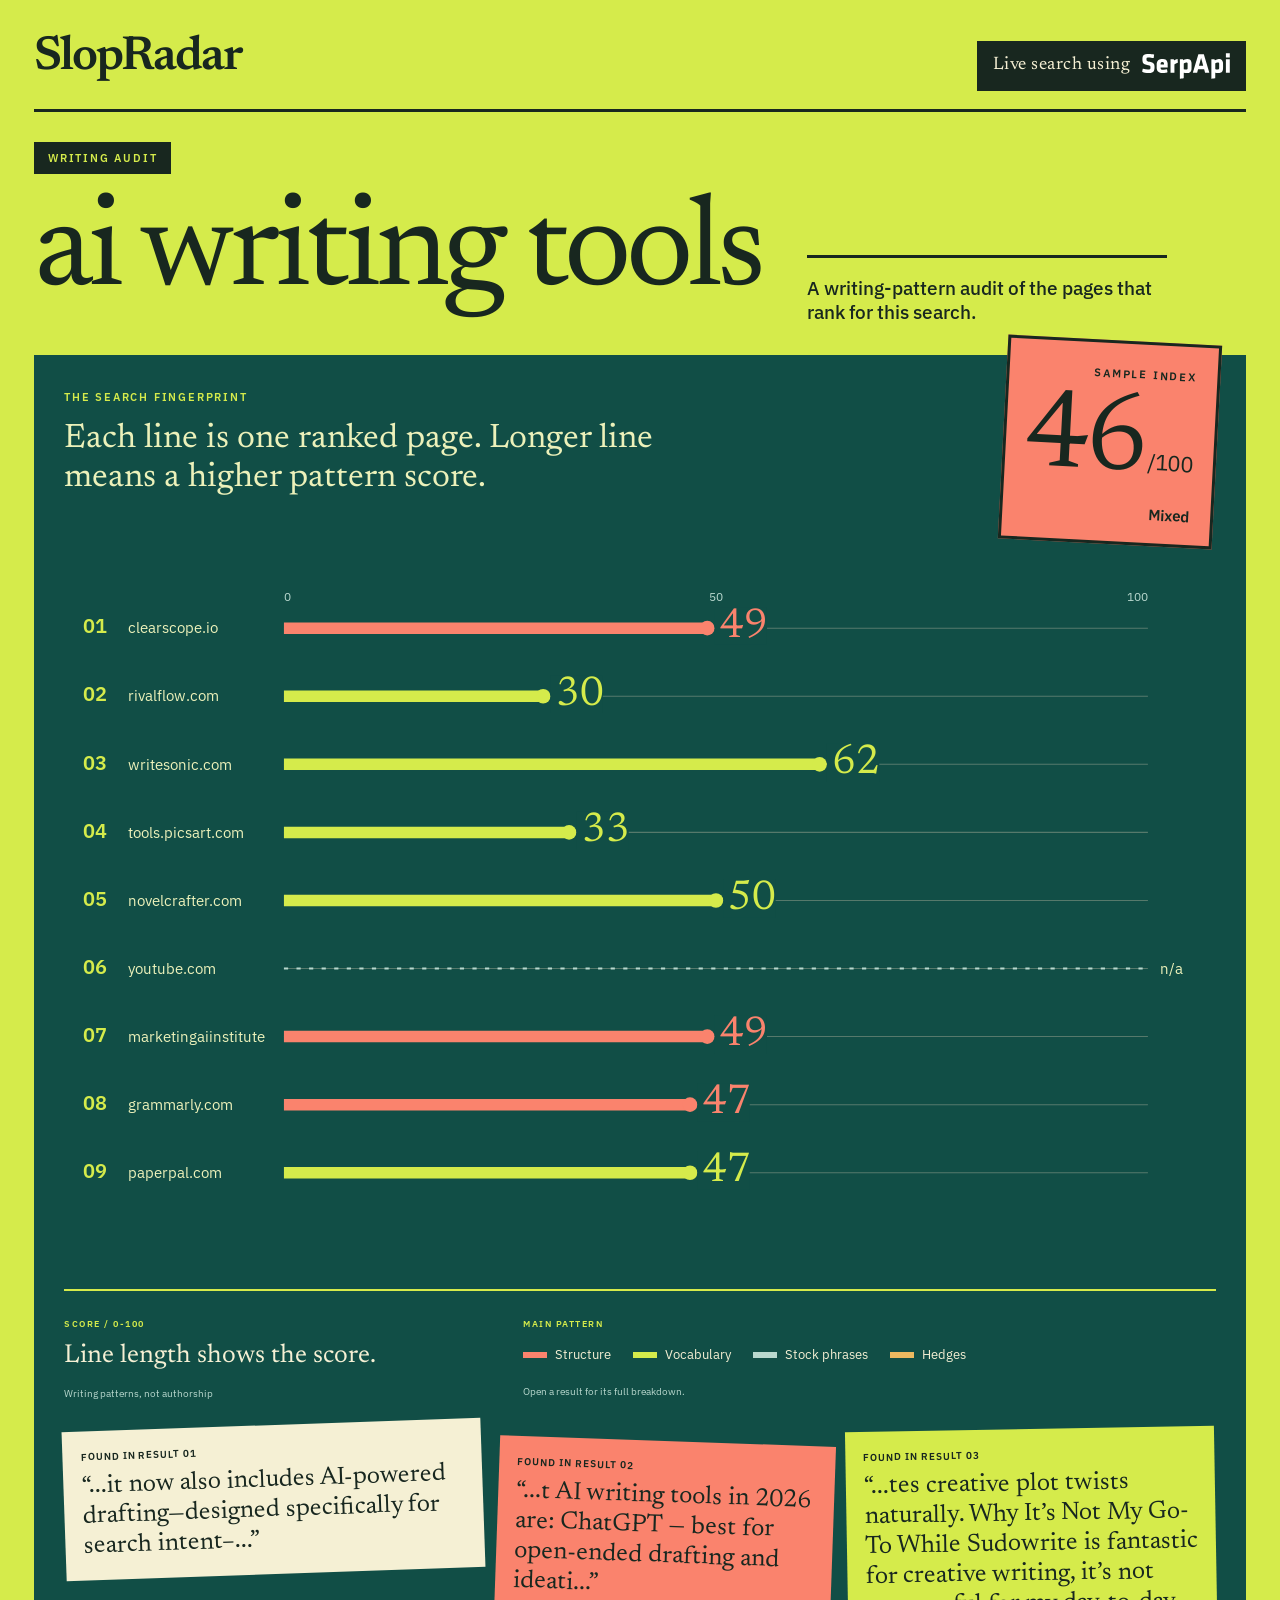
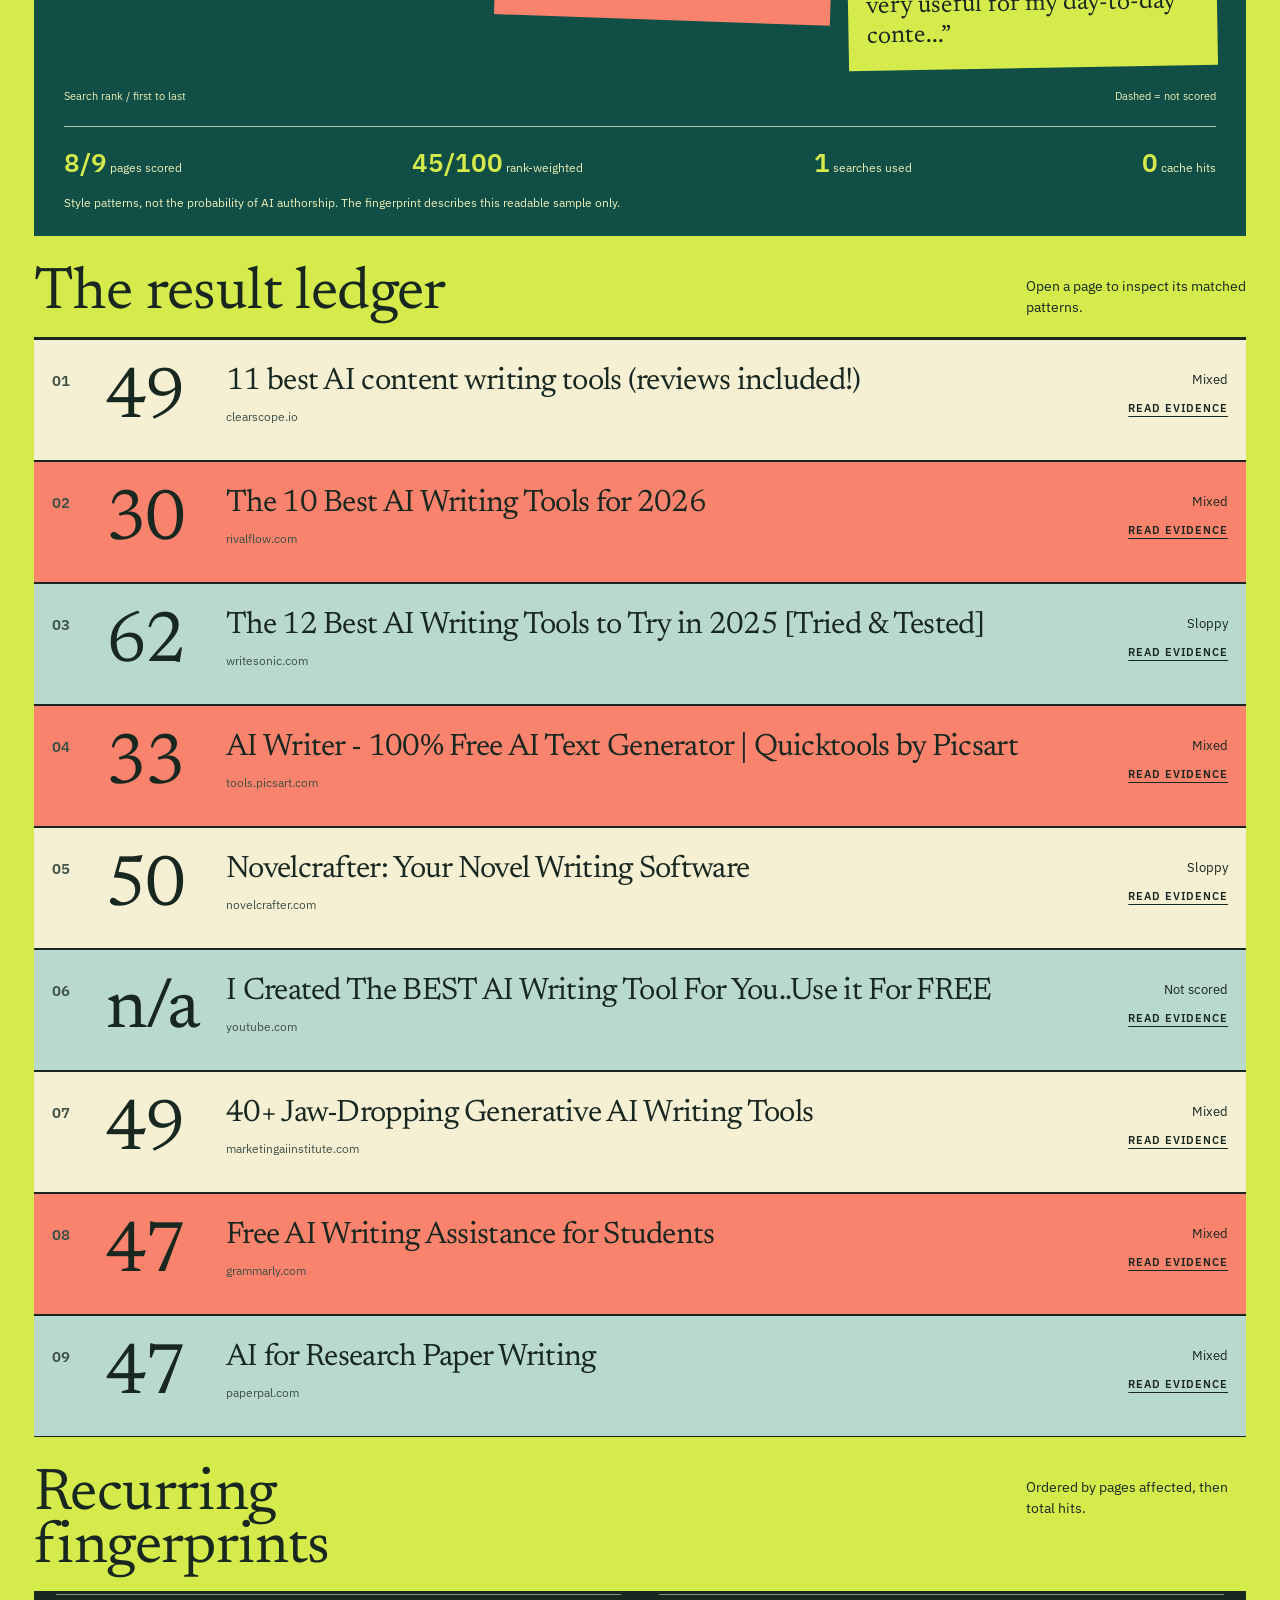
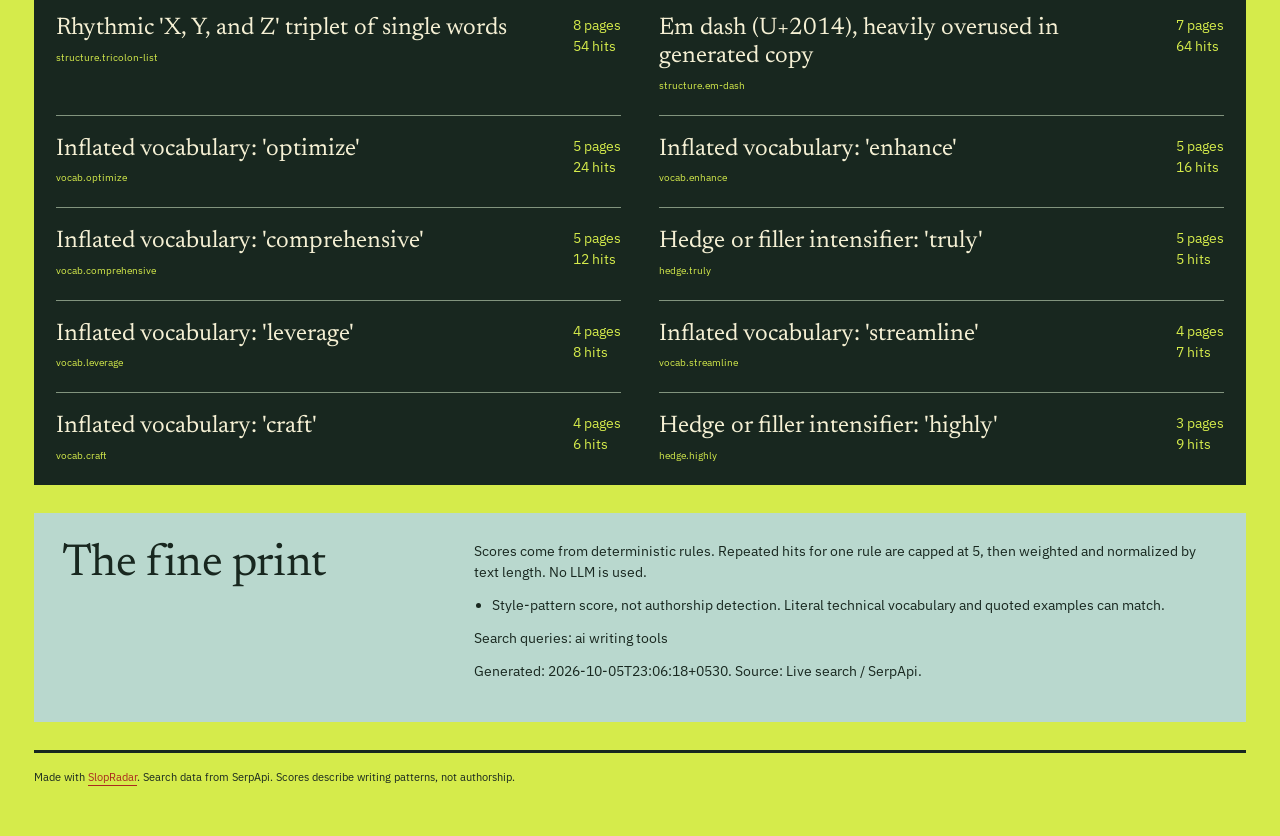
==== docs/index.html @ 76a19fa7 "docs: add direct hosted report entry point" ====
<!doctype html><html lang=en><head><meta charset=utf-8><meta name=viewport content='width=device-width,initial-scale=1'>
<title>AI Slop Index: ai writing tools</title><style>@font-face{font-family:'IBM Plex Sans';font-weight:400;font-style:normal;font-display:swap;src:url([data-uri]) format('woff2')}@font-face{font-family:'IBM Plex Sans';font-weight:500;font-style:normal;font-display:swap;src:url([data-uri]) format('woff2')}@font-face{font-family:'IBM Plex Sans';font-weight:600;font-style:normal;font-display:swap;src:url([data-uri]) format('woff2')}@font-face{font-family:'Newsreader';font-weight:400;font-style:normal;font-display:swap;src:url([data-uri]) format('woff2')}@font-face{font-family:'Newsreader';font-weight:600;font-style:normal;font-display:swap;src:url([data-uri]) format('woff2')}
:root{--ink:#22231f;--muted:#65685e;--line:#d4d4c9;--accent:#9a3f22;--paper:#faf9f2;--soft:#efeee4}
*{box-sizing:border-box}body{margin:0;background:var(--paper);color:var(--ink);font:16px/1.5 'IBM Plex Sans',sans-serif}a{color:var(--accent);text-underline-offset:4px;overflow-wrap:anywhere}a:hover{text-decoration-thickness:2px}a:focus-visible,summary:focus-visible{outline:3px solid var(--accent);outline-offset:5px}.wrap{max-width:1240px;margin:auto;padding:32px 48px 60px}.mast{border-top:4px solid var(--ink);border-bottom:1px solid var(--ink);padding:14px 0;display:flex;justify-content:space-between;align-items:baseline;gap:20px}.brand{font:600 32px/1 'Newsreader',serif;letter-spacing:-1px}.meta{font-size:12px;letter-spacing:.5px;color:var(--muted)}.intro{margin:36px 0 28px;max-width:820px}.eyebrow{font-size:11px;text-transform:uppercase;letter-spacing:1.8px;font-weight:600;color:var(--accent)}h1{font:400 76px/.98 'Newsreader',serif;letter-spacing:-2.5px;margin:16px 0 20px}h2{font:400 35px/1.05 'Newsreader',serif;letter-spacing:-.6px;margin:0}h3{font:600 18px/1.25 'IBM Plex Sans',sans-serif;margin:0}.intro p{font-size:17px;max-width:650px;color:var(--muted);margin:0}.overview{display:grid;grid-template-columns:1fr 1.5fr;border-top:1px solid var(--ink);border-bottom:1px solid var(--ink);margin:28px 0 38px}.scoreblock{display:grid;grid-template-columns:auto 1fr;align-items:center;gap:8px 26px;padding:26px 28px 26px 0;border-right:1px solid var(--line)}.scoreblock .eyebrow{grid-column:1/-1}.number{font:400 104px/.95 'Newsreader',serif;letter-spacing:-5px;font-variant-numeric:lining-nums tabular-nums}.denom{font:400 22px 'IBM Plex Sans',sans-serif;letter-spacing:-.5px;color:var(--muted)}.verdict{font-size:15px;font-weight:600}.scale,.scale-labels{display:none}.facts{padding:28px 0 24px 32px}.facts dl{display:grid;grid-template-columns:1fr auto;gap:6px 20px;margin:0;font-size:14px}.facts dt{color:var(--muted)}.facts dd{font-weight:600;margin:0;font-variant-numeric:tabular-nums}.context{font-size:13px;color:var(--muted);margin:16px 0 0;max-width:520px}.sectionhead{display:flex;justify-content:space-between;align-items:end;gap:30px;margin:32px 0 16px}.sectionhead p{font-size:13px;color:var(--muted);margin:0;max-width:260px}.columns{display:none}.result{border-top:1px solid var(--line)}.result:last-of-type{border-bottom:1px solid var(--line)}.result summary{display:grid;grid-template-columns:24px 86px minmax(0,1fr) 110px;gap:18px;align-items:start;padding:22px 0;list-style:none;cursor:pointer}.result summary::-webkit-details-marker{display:none}.rank{font-size:11px;color:var(--muted);padding-top:6px}.metric{grid-column:2;grid-row:1;font:400 52px/1 'Newsreader',serif;font-variant-numeric:lining-nums tabular-nums;letter-spacing:-2px}.pageidentity{grid-column:3;grid-row:1}.title{font:400 26px/1.15 'Newsreader',serif;display:block;letter-spacing:-.2px}.domain{font-size:12px;color:var(--muted);margin-top:8px}.assessment{font-size:12px;text-align:right;padding-top:6px}.openhint{font-weight:600;color:var(--accent);display:block;margin-top:10px;font-size:11px;text-transform:uppercase;letter-spacing:.9px}.result[open]{background:var(--soft)}.result[open] summary{padding-left:16px;padding-right:16px}.detail{padding:0 24px 26px 146px}.detail-meta{display:flex;gap:18px;flex-wrap:wrap;font-size:12px;color:var(--muted);border-bottom:1px solid var(--line);padding-bottom:16px;margin-bottom:20px}.rule{border-top:1px solid var(--line);padding:18px 0}.rule:first-child{border-top:0}.rule-head{display:flex;justify-content:space-between;gap:20px}.rule-head p{font-size:12px;color:var(--muted);margin:0;white-space:nowrap}.rule code{font-size:11px;display:block;color:var(--muted);margin:8px 0;overflow-wrap:anywhere}blockquote{font:400 21px/1.35 'Newsreader',serif;margin:10px 0;padding-left:16px;border-left:2px solid var(--accent)}.reason{font-size:14px;color:var(--muted);margin:10px 0}.patterns{display:grid;grid-template-columns:1fr 1fr;gap:0 34px}.pattern{border-top:1px solid var(--line);padding:16px 0;display:flex;justify-content:space-between;gap:20px}.pattern p{font-size:14px;font-weight:500;margin:0}.pattern small{font-size:10px;color:var(--muted);overflow-wrap:anywhere}.pattern-count{font-size:12px;color:var(--muted);white-space:nowrap;font-variant-numeric:tabular-nums}.method{display:grid;grid-template-columns:1fr 2fr;gap:12px 40px;border-top:2px solid var(--ink);margin-top:38px;padding-top:24px}.method h2{grid-row:span 5}.method p,.method ul{font-size:13px;color:var(--muted);margin:0}.method ul{padding-left:18px}.foot{font-size:11px;color:var(--muted);border-top:1px solid var(--line);padding-top:16px;margin-top:28px}.empty{padding:24px 0;color:var(--muted)}
@media(max-width:650px){.wrap{padding:20px 20px 40px}.mast{padding:12px 0}.brand{font-size:28px}.meta{text-align:right;max-width:152px;font-size:10px}.intro{margin:26px 0 22px}h1{font-size:53px;letter-spacing:-1.8px;margin:13px 0 15px}.intro p{font-size:14px;line-height:1.5}.overview{grid-template-columns:1fr;margin:24px 0 28px}.scoreblock{grid-template-columns:1fr auto;border-right:0;border-bottom:1px solid var(--line);padding:20px 0;gap:10px}.scoreblock .eyebrow{grid-column:1}.number{grid-column:1;grid-row:2;font-size:82px}.verdict{grid-column:2;grid-row:2;font-size:14px}.facts{padding:18px 0}.facts dl{font-size:13px;gap:5px 16px}.context{font-size:12px;margin-top:14px}.sectionhead{display:block;margin:28px 0 16px}h2{font-size:31px}.sectionhead p{margin-top:9px;max-width:none}.result summary{grid-template-columns:18px 64px minmax(0,1fr);gap:10px;padding:19px 0}.metric{font-size:40px;letter-spacing:-1.5px}.title{font-size:22px;line-height:1.12}.rank{font-size:10px}.assessment{grid-column:3;grid-row:2;display:flex;justify-content:space-between;gap:12px;text-align:left;padding-top:0}.openhint{margin:0;font-size:10px}.domain{font-size:11px;overflow-wrap:anywhere;margin-top:7px}.result[open] summary{padding-left:10px;padding-right:10px}.detail{padding:0 14px 20px 20px}.detail-meta{gap:8px 16px;font-size:11px}.rule-head{display:block}.rule-head p{white-space:normal;margin-top:6px}h3{font-size:15px}blockquote{font-size:19px;padding-left:12px}.patterns{grid-template-columns:1fr}.pattern p{font-size:13px}.method{display:block;margin-top:30px}.method h2{margin-bottom:18px}.method p,.method ul{margin:10px 0}.foot{line-height:1.6}}
.intro{display:grid;grid-template-columns:1fr;max-width:none;margin:32px 0}.intro h1{font-size:clamp(54px,7.5vw,104px);max-width:920px;letter-spacing:-3px}.intro p{max-width:510px;margin-left:auto}.trace-section{border-top:1px solid var(--ink);padding:24px 0 28px;border-bottom:1px solid var(--ink)}.trace-top{display:flex;justify-content:space-between;gap:20px}.trace-copy{font:400 25px/1.15 'Newsreader',serif;margin:13px 0 0}.trace-index{text-align:right;min-width:130px}.trace-index .number{font-size:83px;letter-spacing:-4px;margin:10px 0 2px}.trace-index>span:last-child{font-size:12px}.fingerprint{display:block;width:100%;height:auto;max-height:300px;font-family:'IBM Plex Sans',sans-serif;margin:8px 0 0}.trace-caption{display:flex;justify-content:space-between;gap:16px;font-size:11px;color:var(--muted)}.trace-facts{display:flex;justify-content:space-between;flex-wrap:wrap;gap:12px;margin-top:22px;font-size:12px;color:var(--muted)}.trace-facts b{font-size:15px;color:var(--ink);font-weight:600}.trace-section .context{margin-top:12px;max-width:none}.result:target{border-top:2px solid var(--accent)}
@media(max-width:650px){.intro h1{font-size:57px;letter-spacing:-2px}.intro p{margin-left:48px;max-width:none;font-size:14px}.trace-section{padding:20px 0}.trace-top{gap:14px}.trace-copy{font-size:20px}.trace-index{min-width:112px}.trace-index .number{font-size:65px;letter-spacing:-3px}.trace-index .denom{font-size:17px}.trace-top .eyebrow{font-size:9px;letter-spacing:1.1px}.fingerprint{margin-top:18px;min-height:150px}.trace-caption{font-size:9px}.trace-facts{display:grid;grid-template-columns:1fr 1fr;gap:8px 16px;margin-top:18px}.trace-facts b{font-size:14px}.trace-section .context{font-size:11px}.intro{margin:26px 0}}
.evidence-ribbon{display:grid;grid-template-columns:1.2fr 1fr 1.15fr;gap:24px;margin:22px 0 18px;align-items:start}.ribbon-note{color:var(--ink);text-decoration:none;border-top:2px solid var(--accent);padding-top:12px;display:block}.ribbon-note:nth-child(2){margin-top:26px}.ribbon-note:nth-child(3){margin-top:10px}.ribbon-note span{display:block;font-size:9px;letter-spacing:1px;color:var(--accent);font-weight:600;margin-bottom:8px}.ribbon-note q{font:400 20px/1.2 'Newsreader',serif}.ribbon-note:hover q{text-decoration:underline;text-underline-offset:3px}
@media(max-width:650px){.evidence-ribbon{grid-template-columns:1fr;gap:10px;margin-top:16px}.ribbon-note{padding:10px 0 0;display:grid;grid-template-columns:66px 1fr;gap:10px}.ribbon-note:nth-child(n){margin-top:0}.ribbon-note span{font-size:8px;line-height:1.5;margin:0}.ribbon-note q{font-size:17px;line-height:1.2}.ribbon-note:nth-child(n+2){display:none}.trace-copy{font-size:18px}.intro p{font-size:13px}.trace-section .context{font-size:11px}}

/* The loud atlas: ink, chartreuse, coral and deep teal. Every mark is evidence. */
:root{--ink:#18271f;--muted:#3e5146;--line:#18271f;--accent:#aa281f;--paper:#d5eb4b;--soft:#fa836d}
body{background:#d5eb4b}.wrap{max-width:1440px;padding:24px 34px 50px}.mast{border-top:0;border-bottom:3px solid var(--ink);padding:10px 0 18px}.brand{font-size:48px;letter-spacing:-2px}.meta{font:600 12px/1.3 'IBM Plex Sans';max-width:160px;border-left:3px solid var(--ink);padding-left:14px;color:var(--ink)}
.intro{display:grid;grid-template-columns:1.7fr 1fr;gap:10px 28px;margin:30px 0}.intro .eyebrow{grid-column:1/-1;background:var(--ink);color:var(--paper);padding:8px 14px;width:max-content;font-size:11px}.intro h1{font-size:clamp(74px,10vw,144px);line-height:.82;letter-spacing:-5px;margin:18px 0;grid-column:1;max-width:none}.intro p{grid-column:2;align-self:end;border-top:3px solid var(--ink);padding-top:18px;font:500 19px/1.3 'IBM Plex Sans';color:var(--ink);max-width:360px;margin:0}
.trace-section{background:#114e46;color:#ecf1ba;border:0;padding:28px 30px 24px;position:relative}.trace-top{align-items:start}.trace-top .eyebrow{color:#d5eb4b}.trace-copy{font-size:37px;max-width:570px}.trace-index{background:#fa836d;color:#18271f;transform:rotate(3deg);padding:16px 20px;min-width:200px;margin-top:-43px;border:3px solid #18271f}.trace-index .eyebrow{color:#18271f}.trace-index .number{font-size:111px;margin:6px 0}.trace-index .denom{color:#18271f}.trace-index>span:last-child{font-size:15px;font-weight:600}.fingerprint{max-height:300px;background:#f5f0d4;margin:22px 0 0;padding:12px 0;border:2px solid #18271f}.trace-facts{color:#ecf1ba;border-top:1px solid #a7c5a8;padding-top:16px}.trace-facts b{color:#d5eb4b;font-size:26px}.trace-caption{color:#ecf1ba;font-size:11px}.trace-section .context{color:#ecf1ba;font-size:12px}
.evidence-ribbon{gap:14px;margin:18px 0 20px;grid-template-columns:1.25fr 1fr 1.1fr}.ribbon-note{border:0;background:#f5f0d4;padding:18px;color:#18271f;transform:rotate(-2deg)}.ribbon-note:nth-child(2){background:#fa836d;transform:rotate(2deg);margin-top:16px}.ribbon-note:nth-child(3){background:#d5eb4b;transform:rotate(-1deg);margin-top:4px}.ribbon-note span{color:#18271f;font-size:10px}.ribbon-note q{font-size:25px}
.sectionhead{border-bottom:3px solid var(--ink);padding-bottom:16px;align-items:start;margin:32px 0 0}.sectionhead h2{font-size:59px;line-height:.9;max-width:500px}.sectionhead p{font-size:14px;color:var(--ink);max-width:220px;padding-top:8px}.result{border-top:0;border-bottom:2px solid var(--ink)}.result summary{grid-template-columns:34px 100px minmax(0,1fr) 124px;gap:20px;padding:24px 18px;background:#f5f0d4}.result:nth-of-type(even) summary{background:#fa836d}.result:nth-of-type(3n) summary{background:#b9d8ce}.result[open]{background:#f5f0d4}.result[open] summary{padding:24px 18px;border-bottom:2px solid var(--ink)}.rank{font-size:15px;font-weight:600}.metric{font-size:72px}.title{font-size:31px;letter-spacing:-.7px}.domain{color:#3e5146}.assessment{font-size:13px}.openhint{font-size:11px;color:#18271f;text-decoration:underline;text-underline-offset:4px}.detail{padding:20px 30px 26px 176px}.detail-meta{color:#3e5146;border-color:#18271f}.rule{border-color:#18271f}.rule code,.rule-head p{color:#3e5146}blockquote{border-left:4px solid #aa281f;font-size:25px}.patterns{background:#18271f;padding:0 22px;color:#f5f0d4;gap:0 38px}.pattern{border-color:#82947e;padding:20px 0}.pattern p{font:400 24px/1.15 'Newsreader';color:#f5f0d4}.pattern small,.pattern-count{color:#d5eb4b}.pattern-count{font-size:14px}.method{background:#b9d8ce;border-top:0;padding:28px;margin-top:28px}.method p,.method ul{color:#18271f;font-size:14px}.method h2{font-size:45px}.foot{color:#18271f;border-top:3px solid #18271f}
@media(max-width:650px){.wrap{padding:16px 14px 32px}.brand{font-size:34px;letter-spacing:-1px}.mast{padding:8px 0 13px}.meta{font-size:9px;max-width:117px;padding-left:8px;border-left-width:2px}.intro{display:block;margin:22px 0}.intro .eyebrow{font-size:8px;letter-spacing:1px;padding:6px 9px}.intro h1{font-size:72px;letter-spacing:-2.8px;line-height:.87;margin:20px 0}.intro p{font-size:14px;max-width:none;margin-left:54px;padding-top:10px;border-top-width:2px}.trace-section{padding:18px 14px}.trace-top{gap:14px}.trace-copy{font-size:23px;line-height:1.05;max-width:190px}.trace-index{min-width:107px;padding:10px 9px;transform:rotate(3deg);margin-top:-29px;border-width:2px}.trace-index .number{font-size:64px;letter-spacing:-3px}.trace-index .denom{font-size:14px}.trace-index .eyebrow{font-size:8px;letter-spacing:.8px}.trace-index>span:last-child{font-size:11px}.trace-top .eyebrow{font-size:8px;letter-spacing:.8px}.fingerprint{margin-top:17px;padding:8px 0;min-height:142px}.evidence-ribbon{display:grid;grid-template-columns:1fr 1fr;gap:12px;margin:14px 4px 16px}.ribbon-note{padding:12px;display:block;transform:rotate(-2deg)}.ribbon-note span{font-size:7px;line-height:1.3;margin-bottom:7px}.ribbon-note q{font-size:17px;line-height:1.12}.ribbon-note:nth-child(2){display:block;margin-top:10px;transform:rotate(2deg)}.ribbon-note:nth-child(3){display:none}.trace-caption{font-size:8px}.trace-facts{gap:8px 12px;margin-top:14px;padding-top:12px;font-size:10px}.trace-facts b{font-size:19px}.trace-section .context{font-size:10px;line-height:1.5}.sectionhead{padding-bottom:12px;margin-top:24px}.sectionhead h2{font-size:40px;max-width:none}.sectionhead p{font-size:12px;max-width:none;padding:0;margin-top:10px}.result summary{grid-template-columns:20px 76px minmax(0,1fr);gap:10px;padding:18px 11px}.result[open] summary{padding:18px 11px}.rank{font-size:11px}.metric{font-size:46px}.title{font-size:23px;letter-spacing:-.3px}.assessment{font-size:11px}.openhint{font-size:9px}.domain{font-size:10px}.detail{padding:16px 14px 22px}.detail-meta{font-size:11px}.rule-head p{font-size:11px}blockquote{font-size:21px}.patterns{padding:0 16px}.pattern p{font-size:22px}.pattern-count{font-size:11px}.method{padding:20px}.method h2{font-size:36px}.method p,.method ul{font-size:12px}.foot{font-size:10px}}
.chart-hero{margin:28px -8px 8px;border:2px solid #d5eb4b;padding:6px;background:#114e46}.fingerprint{max-height:none;margin:0;padding:0;border:0;background:#114e46}.fingerprint-mobile{display:none}.chart-legend{display:flex;flex-wrap:wrap;gap:12px 22px;border-top:1px solid #8caf98;padding:14px 14px 8px;font-size:11px;color:#ecf1ba}.chart-legend span{display:flex;align-items:center;gap:7px}.chart-legend i{width:17px;height:17px;display:inline-block;border:1px solid #18271f}.chart-legend .legend-note{margin-left:auto;color:#d5eb4b}.trace-copy{max-width:620px}.trace-caption{font-size:11px}
@media(max-width:650px){.chart-hero{margin:22px -5px 8px;padding:2px;border-width:1px}.fingerprint-desktop{display:none}.fingerprint-mobile{display:block;width:100%;min-height:0}.chart-legend{gap:9px 12px;padding:12px 9px;font-size:9px}.chart-legend i{width:12px;height:12px}.chart-legend .legend-note{margin-left:0;width:100%}.trace-copy{font-size:22px;line-height:1.05;max-width:180px}}
.meta{border:0;padding:0;background:#18271f;color:#f5f0d4;max-width:none;display:flex;align-items:center;gap:12px;font:400 18px/1.1 'Newsreader',serif;padding:12px 16px}.serp-logo{width:88px;height:auto;display:block;filter:brightness(0) invert(1)}
@media(max-width:650px){.meta{border:0;padding:8px 10px;max-width:145px;display:flex;flex-direction:column;align-items:end;gap:5px;font-size:13px}.serp-logo{width:64px}}
.chart-open{border:0;padding:0;margin:36px 0 12px}.open-chart-caption{font-size:11px;line-height:1.6;color:#b9d8ce;margin:6px 0 0 210px}.trace-copy{font-size:34px;max-width:650px}
@media(max-width:650px){.chart-open{margin:30px 0 10px}.open-chart-caption{margin-left:0;font-size:10px}.trace-copy{font-size:21px;max-width:180px}.trace-caption{font-size:9px}}
@media(max-width:650px){.meta{display:none}}
.chart-key{display:grid;grid-template-columns:1fr 1.6fr;gap:26px;border-top:2px solid #d5eb4b;margin:12px 0 22px;padding:18px 0 0}.key-title{font-size:9px;letter-spacing:1.5px;font-weight:600;color:#d5eb4b}.chart-key p{font:400 26px/1.05 'Newsreader';margin:10px 0 8px;color:#f5f0d4}.chart-key small{color:#b9d8ce;font-size:10px}.key-colors>div{display:flex;flex-wrap:wrap;gap:10px 22px;margin:12px 0}.key-colors>div span{display:flex;align-items:center;gap:8px;font-size:13px;color:#f5f0d4}.key-colors i{width:24px;height:6px;display:block}
@media(max-width:650px){.chart-key{grid-template-columns:1fr;gap:18px;padding-top:15px;margin-top:3px}.chart-key p{font-size:25px;margin-top:7px}.key-colors>div{gap:12px 22px;margin:11px 0}.key-colors>div span{font-size:12px}.chart-key small{font-size:10px}.key-colors{border-top:1px solid #56796b;padding-top:13px}}
@media print{details{break-inside:avoid}.detail{display:block}.openhint{display:none}}
</style></head><body><main class=wrap>
<header class=mast><span class=brand>SlopRadar</span><span class=meta><span class="provenance-copy">Live search using</span><img class="serp-logo" alt="SerpApi" src="[data-uri]"></span></header>
<section class=intro><span class=eyebrow>Writing audit</span><h1>ai writing tools</h1><p>A writing-pattern audit of the pages that rank for this search.</p></section>
<section class=trace-section><div class=trace-top><div><span class=eyebrow>The search fingerprint</span><p class=trace-copy>Each line is one ranked page. Longer line means a higher pattern score.</p></div>
<div class=trace-index><span class=eyebrow>Sample index</span><div class=number>46<span class=denom> /100</span></div><span>Mixed</span></div></div>
<div class="chart-hero chart-open"><svg class="fingerprint fingerprint-desktop" viewBox="0 0 1100 666" role=img aria-labelledby="trace-title-desktop trace-desc-desktop"><title id="trace-title-desktop">Search fingerprint</title><desc id="trace-desc-desktop">Each horizontal lane is one page in search order. Stroke length is its style-pattern score. Dashed lanes are unscored, not zero. Color names the dominant weighted rule category. Category details are in the evidence.</desc><text x="210" y="20" fill="#b9d8ce" font-size="11">0</text><text x="622.5" y="20" text-anchor="middle" fill="#b9d8ce" font-size="11">50</text><text x="1035" y="20" text-anchor="end" fill="#b9d8ce" font-size="11">100</text><a href="#case-1" aria-label="Rank 1, score 49, 11 best AI content writing tools (reviews included!)"><title>clearscope.io / dominant category: structure</title><text x="18" y="51" fill="#d5eb4b" font-size="19" font-weight="600">01</text><text x="61" y="51" fill="#ecf1ba" font-size="14">clearscope.io</text><line x1="210" y1="46" x2="1035" y2="46" stroke="#56796b" stroke-width="1"/><line x1="210" y1="46" x2="614.25" y2="46" stroke="#fa836d" stroke-width="11"/><circle cx="614.25" cy="46" r="7" fill="#fa836d"/><rect x="621.25" y="26" width="50" height="36" fill="#114e46"/><text x="626.25" y="54" fill="#fa836d" font-family="Newsreader" font-size="40">49</text></a><a href="#case-2" aria-label="Rank 2, score 30, The 10 Best AI Writing Tools for 2026"><title>rivalflow.com / dominant category: inflated-vocabulary</title><text x="18" y="116" fill="#d5eb4b" font-size="19" font-weight="600">02</text><text x="61" y="116" fill="#ecf1ba" font-size="14">rivalflow.com</text><line x1="210" y1="111" x2="1035" y2="111" stroke="#56796b" stroke-width="1"/><line x1="210" y1="111" x2="457.5" y2="111" stroke="#d5eb4b" stroke-width="11"/><circle cx="457.5" cy="111" r="7" fill="#d5eb4b"/><rect x="464.5" y="91" width="50" height="36" fill="#114e46"/><text x="469.5" y="119" fill="#d5eb4b" font-family="Newsreader" font-size="40">30</text></a><a href="#case-3" aria-label="Rank 3, score 62, The 12 Best AI Writing Tools to Try in 2025 [Tried &amp; Tested]"><title>writesonic.com / dominant category: inflated-vocabulary</title><text x="18" y="181" fill="#d5eb4b" font-size="19" font-weight="600">03</text><text x="61" y="181" fill="#ecf1ba" font-size="14">writesonic.com</text><line x1="210" y1="176" x2="1035" y2="176" stroke="#56796b" stroke-width="1"/><line x1="210" y1="176" x2="721.5" y2="176" stroke="#d5eb4b" stroke-width="11"/><circle cx="721.5" cy="176" r="7" fill="#d5eb4b"/><rect x="728.5" y="156" width="50" height="36" fill="#114e46"/><text x="733.5" y="184" fill="#d5eb4b" font-family="Newsreader" font-size="40">62</text></a><a href="#case-4" aria-label="Rank 4, score 33, AI Writer - 100% Free AI Text Generator | Quicktools by Picsart"><title>tools.picsart.com / dominant category: inflated-vocabulary</title><text x="18" y="246" fill="#d5eb4b" font-size="19" font-weight="600">04</text><text x="61" y="246" fill="#ecf1ba" font-size="14">tools.picsart.com</text><line x1="210" y1="241" x2="1035" y2="241" stroke="#56796b" stroke-width="1"/><line x1="210" y1="241" x2="482.25" y2="241" stroke="#d5eb4b" stroke-width="11"/><circle cx="482.25" cy="241" r="7" fill="#d5eb4b"/><rect x="489.25" y="221" width="50" height="36" fill="#114e46"/><text x="494.25" y="249" fill="#d5eb4b" font-family="Newsreader" font-size="40">33</text></a><a href="#case-5" aria-label="Rank 5, score 50, Novelcrafter: Your Novel Writing Software"><title>novelcrafter.com / dominant category: inflated-vocabulary</title><text x="18" y="311" fill="#d5eb4b" font-size="19" font-weight="600">05</text><text x="61" y="311" fill="#ecf1ba" font-size="14">novelcrafter.com</text><line x1="210" y1="306" x2="1035" y2="306" stroke="#56796b" stroke-width="1"/><line x1="210" y1="306" x2="622.5" y2="306" stroke="#d5eb4b" stroke-width="11"/><circle cx="622.5" cy="306" r="7" fill="#d5eb4b"/><rect x="629.5" y="286" width="50" height="36" fill="#114e46"/><text x="634.5" y="314" fill="#d5eb4b" font-family="Newsreader" font-size="40">50</text></a><a href="#case-6" aria-label="Rank 6, score not scored, I Created The BEST AI Writing Tool For You..Use it For FREE"><title>youtube.com / dominant category: none</title><text x="18" y="376" fill="#d5eb4b" font-size="19" font-weight="600">06</text><text x="61" y="376" fill="#ecf1ba" font-size="14">youtube.com</text><line x1="210" y1="371" x2="1035" y2="371" stroke="#56796b" stroke-width="1"/><line x1="210" y1="371" x2="1035" y2="371" stroke="#b9d8ce" stroke-width="2" stroke-dasharray="4 8"/><text x="1047" y="376" fill="#ecf1ba" font-size="14">n/a</text></a><a href="#case-7" aria-label="Rank 7, score 49, 40+ Jaw-Dropping Generative AI Writing Tools"><title>marketingaiinstitute.com / dominant category: structure</title><text x="18" y="441" fill="#d5eb4b" font-size="19" font-weight="600">07</text><text x="61" y="441" fill="#ecf1ba" font-size="14">marketingaiinstitute</text><line x1="210" y1="436" x2="1035" y2="436" stroke="#56796b" stroke-width="1"/><line x1="210" y1="436" x2="614.25" y2="436" stroke="#fa836d" stroke-width="11"/><circle cx="614.25" cy="436" r="7" fill="#fa836d"/><rect x="621.25" y="416" width="50" height="36" fill="#114e46"/><text x="626.25" y="444" fill="#fa836d" font-family="Newsreader" font-size="40">49</text></a><a href="#case-8" aria-label="Rank 8, score 47, Free AI Writing Assistance for Students"><title>grammarly.com / dominant category: structure</title><text x="18" y="506" fill="#d5eb4b" font-size="19" font-weight="600">08</text><text x="61" y="506" fill="#ecf1ba" font-size="14">grammarly.com</text><line x1="210" y1="501" x2="1035" y2="501" stroke="#56796b" stroke-width="1"/><line x1="210" y1="501" x2="597.75" y2="501" stroke="#fa836d" stroke-width="11"/><circle cx="597.75" cy="501" r="7" fill="#fa836d"/><rect x="604.75" y="481" width="50" height="36" fill="#114e46"/><text x="609.75" y="509" fill="#fa836d" font-family="Newsreader" font-size="40">47</text></a><a href="#case-9" aria-label="Rank 9, score 47, AI for Research Paper Writing"><title>paperpal.com / dominant category: inflated-vocabulary</title><text x="18" y="571" fill="#d5eb4b" font-size="19" font-weight="600">09</text><text x="61" y="571" fill="#ecf1ba" font-size="14">paperpal.com</text><line x1="210" y1="566" x2="1035" y2="566" stroke="#56796b" stroke-width="1"/><line x1="210" y1="566" x2="597.75" y2="566" stroke="#d5eb4b" stroke-width="11"/><circle cx="597.75" cy="566" r="7" fill="#d5eb4b"/><rect x="604.75" y="546" width="50" height="36" fill="#114e46"/><text x="609.75" y="574" fill="#d5eb4b" font-family="Newsreader" font-size="40">47</text></a></svg><svg class="fingerprint fingerprint-mobile" viewBox="0 0 380 576" role=img aria-labelledby="trace-title-mobile trace-desc-mobile"><title id="trace-title-mobile">Search fingerprint</title><desc id="trace-desc-mobile">Each horizontal lane is one page in search order. Stroke length is its style-pattern score. Dashed lanes are unscored, not zero. Color names the dominant weighted rule category. Category details are in the evidence.</desc><text x="48" y="20" fill="#b9d8ce" font-size="11">0</text><text x="181.5" y="20" text-anchor="middle" fill="#b9d8ce" font-size="11">50</text><text x="315" y="20" text-anchor="end" fill="#b9d8ce" font-size="11">100</text><a href="#case-1" aria-label="Rank 1, score 49, 11 best AI content writing tools (reviews included!)"><title>clearscope.io / dominant category: structure</title><text x="12" y="51" fill="#d5eb4b" font-size="15" font-weight="600">01</text><line x1="48" y1="46" x2="315" y2="46" stroke="#56796b" stroke-width="1"/><line x1="48" y1="46" x2="178.83" y2="46" stroke="#fa836d" stroke-width="8"/><circle cx="178.83" cy="46" r="5" fill="#fa836d"/><rect x="185.83" y="26" width="37" height="36" fill="#114e46"/><text x="190.83" y="54" fill="#fa836d" font-family="Newsreader" font-size="31">49</text></a><a href="#case-2" aria-label="Rank 2, score 30, The 10 Best AI Writing Tools for 2026"><title>rivalflow.com / dominant category: inflated-vocabulary</title><text x="12" y="106" fill="#d5eb4b" font-size="15" font-weight="600">02</text><line x1="48" y1="101" x2="315" y2="101" stroke="#56796b" stroke-width="1"/><line x1="48" y1="101" x2="128.1" y2="101" stroke="#d5eb4b" stroke-width="8"/><circle cx="128.1" cy="101" r="5" fill="#d5eb4b"/><rect x="135.1" y="81" width="37" height="36" fill="#114e46"/><text x="140.1" y="109" fill="#d5eb4b" font-family="Newsreader" font-size="31">30</text></a><a href="#case-3" aria-label="Rank 3, score 62, The 12 Best AI Writing Tools to Try in 2025 [Tried &amp; Tested]"><title>writesonic.com / dominant category: inflated-vocabulary</title><text x="12" y="161" fill="#d5eb4b" font-size="15" font-weight="600">03</text><line x1="48" y1="156" x2="315" y2="156" stroke="#56796b" stroke-width="1"/><line x1="48" y1="156" x2="213.54" y2="156" stroke="#d5eb4b" stroke-width="8"/><circle cx="213.54" cy="156" r="5" fill="#d5eb4b"/><rect x="220.54" y="136" width="37" height="36" fill="#114e46"/><text x="225.54" y="164" fill="#d5eb4b" font-family="Newsreader" font-size="31">62</text></a><a href="#case-4" aria-label="Rank 4, score 33, AI Writer - 100% Free AI Text Generator | Quicktools by Picsart"><title>tools.picsart.com / dominant category: inflated-vocabulary</title><text x="12" y="216" fill="#d5eb4b" font-size="15" font-weight="600">04</text><line x1="48" y1="211" x2="315" y2="211" stroke="#56796b" stroke-width="1"/><line x1="48" y1="211" x2="136.11" y2="211" stroke="#d5eb4b" stroke-width="8"/><circle cx="136.11" cy="211" r="5" fill="#d5eb4b"/><rect x="143.11" y="191" width="37" height="36" fill="#114e46"/><text x="148.11" y="219" fill="#d5eb4b" font-family="Newsreader" font-size="31">33</text></a><a href="#case-5" aria-label="Rank 5, score 50, Novelcrafter: Your Novel Writing Software"><title>novelcrafter.com / dominant category: inflated-vocabulary</title><text x="12" y="271" fill="#d5eb4b" font-size="15" font-weight="600">05</text><line x1="48" y1="266" x2="315" y2="266" stroke="#56796b" stroke-width="1"/><line x1="48" y1="266" x2="181.5" y2="266" stroke="#d5eb4b" stroke-width="8"/><circle cx="181.5" cy="266" r="5" fill="#d5eb4b"/><rect x="188.5" y="246" width="37" height="36" fill="#114e46"/><text x="193.5" y="274" fill="#d5eb4b" font-family="Newsreader" font-size="31">50</text></a><a href="#case-6" aria-label="Rank 6, score not scored, I Created The BEST AI Writing Tool For You..Use it For FREE"><title>youtube.com / dominant category: none</title><text x="12" y="326" fill="#d5eb4b" font-size="15" font-weight="600">06</text><line x1="48" y1="321" x2="315" y2="321" stroke="#56796b" stroke-width="1"/><line x1="48" y1="321" x2="315" y2="321" stroke="#b9d8ce" stroke-width="2" stroke-dasharray="4 8"/><text x="327" y="326" fill="#ecf1ba" font-size="14">n/a</text></a><a href="#case-7" aria-label="Rank 7, score 49, 40+ Jaw-Dropping Generative AI Writing Tools"><title>marketingaiinstitute.com / dominant category: structure</title><text x="12" y="381" fill="#d5eb4b" font-size="15" font-weight="600">07</text><line x1="48" y1="376" x2="315" y2="376" stroke="#56796b" stroke-width="1"/><line x1="48" y1="376" x2="178.83" y2="376" stroke="#fa836d" stroke-width="8"/><circle cx="178.83" cy="376" r="5" fill="#fa836d"/><rect x="185.83" y="356" width="37" height="36" fill="#114e46"/><text x="190.83" y="384" fill="#fa836d" font-family="Newsreader" font-size="31">49</text></a><a href="#case-8" aria-label="Rank 8, score 47, Free AI Writing Assistance for Students"><title>grammarly.com / dominant category: structure</title><text x="12" y="436" fill="#d5eb4b" font-size="15" font-weight="600">08</text><line x1="48" y1="431" x2="315" y2="431" stroke="#56796b" stroke-width="1"/><line x1="48" y1="431" x2="173.49" y2="431" stroke="#fa836d" stroke-width="8"/><circle cx="173.49" cy="431" r="5" fill="#fa836d"/><rect x="180.49" y="411" width="37" height="36" fill="#114e46"/><text x="185.49" y="439" fill="#fa836d" font-family="Newsreader" font-size="31">47</text></a><a href="#case-9" aria-label="Rank 9, score 47, AI for Research Paper Writing"><title>paperpal.com / dominant category: inflated-vocabulary</title><text x="12" y="491" fill="#d5eb4b" font-size="15" font-weight="600">09</text><line x1="48" y1="486" x2="315" y2="486" stroke="#56796b" stroke-width="1"/><line x1="48" y1="486" x2="173.49" y2="486" stroke="#d5eb4b" stroke-width="8"/><circle cx="173.49" cy="486" r="5" fill="#d5eb4b"/><rect x="180.49" y="466" width="37" height="36" fill="#114e46"/><text x="185.49" y="494" fill="#d5eb4b" font-family="Newsreader" font-size="31">47</text></a></svg><div class="chart-key"><div class="key-scale"><span class="key-title">SCORE / 0-100</span><p>Line length shows the score.</p><small>Writing patterns, not authorship</small></div><div class="key-colors"><span class="key-title">MAIN PATTERN</span><div><span><i style="background:#fa836d"></i>Structure</span><span><i style="background:#d5eb4b"></i>Vocabulary</span><span><i style="background:#b9d8ce"></i>Stock phrases</span><span><i style="background:#ecb960"></i>Hedges</span></div><small>Open a result for its full breakdown.</small></div></div></div>
<div class=evidence-ribbon aria-label="Actual evidence excerpts"><a class=ribbon-note href="#case-1"><span>FOUND IN RESULT 01</span><q>...it now also includes AI-powered drafting—designed specifically for search intent–...</q></a><a class=ribbon-note href="#case-2"><span>FOUND IN RESULT 02</span><q>...t AI writing tools in 2026 are: ChatGPT — best for open-ended drafting and ideati...</q></a><a class=ribbon-note href="#case-3"><span>FOUND IN RESULT 03</span><q>...tes creative plot twists naturally. Why It’s Not My Go-To While Sudowrite is fantastic for creative writing, it’s not very useful for my day-to-day conte...</q></a></div>
<div class=trace-caption><span>Search rank / first to last</span><span>Dashed = not scored</span></div>
<div class=trace-facts><span><b>8/9</b> pages scored</span><span><b>45/100</b> rank-weighted</span><span><b>1</b> searches used</span><span><b>0</b> cache hits</span></div><p class=context>Style patterns, not the probability of AI authorship. The fingerprint describes this readable sample only.</p></section>
<div class=sectionhead><h2>The result ledger</h2><p>Open a page to inspect its matched patterns.</p></div>
<div class=columns aria-hidden=true><span>Rank</span><span>Page</span><span class=right>Score</span><span class=right>Assessment</span></div>
<details class=result id="case-1"><summary><span class=rank>01</span><span class=pageidentity><span class=title>11 best AI content writing tools (reviews included!)</span><span class=domain style="display:block">clearscope.io</span></span><span class=metric>49</span><span class=assessment>Mixed<span class=openhint>Read evidence</span></span></summary><div class=detail>
<div class=detail-meta><a href="https://www.clearscope.io/blog/best-ai-content-writing-tools" rel="noreferrer">Open source page</a><span>3,547 words extracted</span><span>16.7 weighted hits /1k words</span></div>
<div class=rules>
<article class=rule><div class=rule-head><h3>Em dash (U+2014), heavily overused in generated copy</h3><p>23 found / 5 counted / 7.5 weighted points</p></div><code>structure.em-dash</code>
<blockquote>...it now also includes AI-powered drafting—designed specifically for search intent–...</blockquote>
<blockquote>...er content expert on the Clearscope team—so this isn’t theoretical. It’s based on...</blockquote>
<blockquote>...lutely boost productivity and creativity—but without the right guardrails, they c...</blockquote>
</article>
<article class=rule><div class=rule-head><h3>Stock phrase: &#x27;designed to help&#x27;</h3><p>3 found / 3 counted / 6 weighted points</p></div><code>phrase.designed-to-help</code>
<blockquote>...in, one important caveat: Like any tool designed to help you do your job faster, AI writing tool...</blockquote>
<blockquote>...5. Writesonic Writesonic is an AI tool designed to help generate copy with a focus on increasin...</blockquote>
<blockquote>...ience The toolset includes 30 templates designed to help generate copy for CTAs, email series, G...</blockquote>
</article>
<article class=rule><div class=rule-head><h3>Inflated vocabulary: &#x27;optimize&#x27;</h3><p>6 found / 5 counted / 5 weighted points</p></div><code>vocab.optimize</code>
<blockquote>...to simplify the process. There’s an SEO-Optimized Blog workflow template that only requir...</blockquote>
<blockquote>...d even though I used the “Create an SEO optimized brief” workflow, and then ran the blog...</blockquote>
<blockquote>...ply met. A Clearscope review of the SEO optimized article created by the CopyAI tool show...</blockquote>
</article>
<article class=rule><div class=rule-head><h3>Stock phrase: &#x27;as an ai&#x27;</h3><p>2 found / 2 counted / 4 weighted points</p></div><code>phrase.as-an-ai</code>
<blockquote>...do mention Clearscope. While it started as an AI-assisted content optimization platform,...</blockquote>
<blockquote>...at require precise technical expertise. As an AI content generator, Jasper drafts conten...</blockquote>
</article>
<article class=rule><div class=rule-head><h3>&#x27;Here&#x27;s the thing / Here&#x27;s why&#x27; setup</h3><p>2 found / 2 counted / 4 weighted points</p></div><code>structure.heres-the-thing</code>
<blockquote>...I Prompts for Your SEO Content Strategy Here’s what ChatGPT can do to enhance your content...</blockquote>
<blockquote>...10. Frase Frase interface Just for fun, here’s what AI had to say about Frase: According to...</blockquote>
</article>
<article class=rule><div class=rule-head><h3>Sentence opening with a summary tag</h3><p>2 found / 2 counted / 3 weighted points</p></div><code>structure.sentence-in-short</code>
<blockquote>...rforms well on LinkedIn and emulate that. Overall, this tool can be a great starting point...</blockquote>
<blockquote>...eet search intent for the target keyword. Overall, Frase is very similar to other tools in...</blockquote>
</article>
<article class=rule><div class=rule-head><h3>&#x27;X isn&#x27;t Y. It&#x27;s Z&#x27; reframe</h3><p>1 found / 1 counted / 2.5 weighted points</p></div><code>structure.isnt-x-its-y</code>
<blockquote>...t expert on the Clearscope team—so this isn’t theoretical. It’s based on real workflows, real drafts, a...</blockquote>
</article>
<article class=rule><div class=rule-head><h3>Stock phrase: &#x27;all in all&#x27;</h3><p>1 found / 1 counted / 2 weighted points</p></div><code>phrase.all-in-all</code>
<blockquote>...d secondary SEO keywords were… lacking. All in all, this AI content generation tool may wo...</blockquote>
</article>
<article class=rule><div class=rule-head><h3>Stock phrase: &#x27;harness the power of&#x27;</h3><p>1 found / 1 counted / 2 weighted points</p></div><code>phrase.harness-the-power-of</code>
<blockquote>...marketing campaigns. Learn more: How to harness the power of multilingual SEO with Adriana Stein And...</blockquote>
</article>
<article class=rule><div class=rule-head><h3>Stock phrase: &#x27;it&#x27;s not just&#x27;</h3><p>1 found / 1 counted / 2 weighted points</p></div><code>phrase.it-s-not-just</code>
<blockquote>...support from a content-first SEO team. It’s not just an awesome workflow. Clearscope has a p...</blockquote>
</article>
<article class=rule><div class=rule-head><h3>Stock phrase: &#x27;one-stop shop&#x27;</h3><p>1 found / 1 counted / 2 weighted points</p></div><code>phrase.one-stop-shop</code>
<blockquote>...Although Peppertype markets itself as a one-stop shop for overall SEO strategy (which, as men...</blockquote>
</article>
<article class=rule><div class=rule-head><h3>Inflated vocabulary: &#x27;enhance&#x27;</h3><p>2 found / 2 counted / 2 weighted points</p></div><code>vocab.enhance</code>
<blockquote>...Strategy Here’s what ChatGPT can do to enhance your content marketing and copywriting...</blockquote>
<blockquote>...ctly, AI content tools can meaningfully enhance your marketing efforts—and save your te...</blockquote>
</article>
<article class=rule><div class=rule-head><h3>Inflated vocabulary: &#x27;leverage&#x27;</h3><p>2 found / 2 counted / 2 weighted points</p></div><code>vocab.leverage</code>
<blockquote>...to include. Under the hood, Clearscope leverages three of the most powerful LLMs availab...</blockquote>
<blockquote>...ing them where your team actually needs leverage. That might mean drafting hundreds of p...</blockquote>
</article>
<article class=rule><div class=rule-head><h3>Inflated vocabulary: &#x27;streamline&#x27;</h3><p>2 found / 2 counted / 2 weighted points</p></div><code>vocab.streamline</code>
<blockquote>...me to appreciate the tools that assist, streamline, and scale a content strategy—without r...</blockquote>
<blockquote>...e, which adds friction compared to more streamlined tools. A quick look at Copy.ai’s capabi...</blockquote>
</article>
<article class=rule><div class=rule-head><h3>Hedge or filler intensifier: &#x27;a variety of&#x27;</h3><p>1 found / 1 counted / 1.5 weighted points</p></div><code>hedge.a-variety-of</code>
<blockquote>...-hand sidebar. The platform also offers a variety of copywriting and idea-generation framewo...</blockquote>
</article>
<article class=rule><div class=rule-head><h3>Hedge or filler intensifier: &#x27;a wide range of&#x27;</h3><p>1 found / 1 counted / 1.5 weighted points</p></div><code>hedge.a-wide-range-of</code>
<blockquote>...copy with the click of a button across a wide range of content formats, which can be extremely...</blockquote>
</article>
<article class=rule><div class=rule-head><h3>Hedge or filler intensifier: &#x27;it&#x27;s worth noting&#x27;</h3><p>1 found / 1 counted / 1.5 weighted points</p></div><code>hedge.it-s-worth-noting</code>
<blockquote>...ch. G2 reviews show 4.7 out of 5 stars. It’s worth noting, however, that many of those tools rely...</blockquote>
</article>
<article class=rule><div class=rule-head><h3>Hedge or filler intensifier: &#x27;when it comes to&#x27;</h3><p>1 found / 1 counted / 1.5 weighted points</p></div><code>hedge.when-it-comes-to</code>
<blockquote>...s where AI writing tools tend to shine. When it comes to SEO content, though, the approach matte...</blockquote>
</article>
<article class=rule><div class=rule-head><h3>Rhythmic &#x27;X, Y, and Z&#x27; triplet of single words</h3><p>7 found / 5 counted / 1.25 weighted points</p></div><code>structure.tricolon-list</code>
<blockquote>...ools) promise to make content marketing faster, cheaper, and more scalable. But do they actually deliver?...</blockquote>
<blockquote>...I’ve come to appreciate the tools that assist, streamline, and scale a content strategy—without replacing su...</blockquote>
<blockquote>...latively little human input to generate copy, outlines, and ideas, and it offers an extensive library of...</blockquote>
</article>
<article class=rule><div class=rule-head><h3>Hedge or filler intensifier: &#x27;highly&#x27;</h3><p>2 found / 2 counted / 1 weighted points</p></div><code>hedge.highly</code>
<blockquote>...y be inaccurate. It also struggles with highly creative content or topics that require...</blockquote>
<blockquote>...milar to Jasper.AI, Rytr struggles with highly creative content or topics that require...</blockquote>
</article>
<article class=rule><div class=rule-head><h3>Inflated vocabulary: &#x27;harness&#x27;</h3><p>1 found / 1 counted / 1 weighted points</p></div><code>vocab.harness</code>
<blockquote>...marketing campaigns. Learn more: How to harness the power of multilingual SEO with Adri...</blockquote>
</article>
<article class=rule><div class=rule-head><h3>Inflated vocabulary: &#x27;inherently&#x27;</h3><p>1 found / 1 counted / 1 weighted points</p></div><code>vocab.inherently</code>
<blockquote>...quires meaningful human input and isn’t inherently a content-first SEO tool. I tested the...</blockquote>
</article>
<article class=rule><div class=rule-head><h3>Inflated vocabulary: &#x27;scalable&#x27;</h3><p>1 found / 1 counted / 1 weighted points</p></div><code>vocab.scalable</code>
<blockquote>...ent marketing faster, cheaper, and more scalable. But do they actually deliver? And whic...</blockquote>
</article>
<article class=rule><div class=rule-head><h3>Hedge or filler intensifier: &#x27;absolutely&#x27;</h3><p>1 found / 1 counted / 0.5 weighted points</p></div><code>hedge.absolutely</code>
<blockquote>...y as good as how you use them. They can absolutely boost productivity and creativity—but w...</blockquote>
</article>
<article class=rule><div class=rule-head><h3>Hedge or filler intensifier: &#x27;deeply&#x27;</h3><p>1 found / 1 counted / 0.5 weighted points</p></div><code>hedge.deeply</code>
<blockquote>...a limited sample size, this audience is deeply engaged with AI and search technologies...</blockquote>
</article>
<p class=reason>2 more matched rules are available in the JSON report.</p>
</div>
</div></details>
<details class=result id="case-2"><summary><span class=rank>02</span><span class=pageidentity><span class=title>The 10 Best AI Writing Tools for 2026</span><span class=domain style="display:block">rivalflow.com</span></span><span class=metric>30</span><span class=assessment>Mixed<span class=openhint>Read evidence</span></span></summary><div class=detail>
<div class=detail-meta><a href="https://www.rivalflow.com/blog/ai-writing-tools" rel="noreferrer">Open source page</a><span>4,962 words extracted</span><span>8.9 weighted hits /1k words</span></div>
<div class=rules>
<article class=rule><div class=rule-head><h3>Em dash (U+2014), heavily overused in generated copy</h3><p>27 found / 5 counted / 7.5 weighted points</p></div><code>structure.em-dash</code>
<blockquote>...t AI writing tools in 2026 are: ChatGPT — best for open-ended drafting and ideati...</blockquote>
<blockquote>...open-ended drafting and ideation Jasper — best for brand-consistent marketing con...</blockquote>
<blockquote>...and-consistent marketing content Claude — best for long-form writing with a natur...</blockquote>
</article>
<article class=rule><div class=rule-head><h3>Inflated vocabulary: &#x27;optimize&#x27;</h3><p>9 found / 5 counted / 5 weighted points</p></div><code>vocab.optimize</code>
<blockquote>...style guidelines Surfer SEO — best for optimizing content as you write RivalFlow — best f...</blockquote>
<blockquote>...e models to help you create, refine, or optimize written content--from blog posts and ad...</blockquote>
<blockquote>...new content from prompts and tools that optimize existing content for clarity, structure...</blockquote>
</article>
<article class=rule><div class=rule-head><h3>&#x27;It&#x27;s not X, it&#x27;s Y&#x27; reframe</h3><p>1 found / 1 counted / 3 weighted points</p></div><code>structure.its-not-x-its-y</code>
<blockquote>...it from a general-purpose writing tool. It&#x27;s not asking what you want to write. It&#x27;s looking at what&#x27;s beating you and telli...</blockquote>
</article>
<article class=rule><div class=rule-head><h3>&#x27;In today&#x27;s ...&#x27; opener</h3><p>1 found / 1 counted / 2.5 weighted points</p></div><code>structure.in-todays</code>
<blockquote>...phrasing that needs to be edited out. &quot;In today&#x27;s fast-paced digital landscape&quot; has no bu...</blockquote>
</article>
<article class=rule><div class=rule-head><h3>&#x27;X isn&#x27;t Y. It&#x27;s Z&#x27; reframe</h3><p>1 found / 1 counted / 2.5 weighted points</p></div><code>structure.isnt-x-its-y</code>
<blockquote>...EO and RivalFlow belong here. The input isn&#x27;t a blank prompt — it&#x27;s a live URL. The output is a targeted im...</blockquote>
</article>
<article class=rule><div class=rule-head><h3>Stock phrase: &#x27;digital landscape&#x27;</h3><p>1 found / 1 counted / 2 weighted points</p></div><code>phrase.digital-landscape</code>
<blockquote>...o be edited out. &quot;In today&#x27;s fast-paced digital landscape&quot; has no business appearing in your fina...</blockquote>
</article>
<article class=rule><div class=rule-head><h3>Stock phrase: &#x27;elevate your&#x27;</h3><p>1 found / 1 counted / 2 weighted points</p></div><code>phrase.elevate-your</code>
<blockquote>...s at the best AI writing tools that can elevate your content workflow, save you time, and un...</blockquote>
</article>
<article class=rule><div class=rule-head><h3>&#x27;Key features/benefits include&#x27; list intro</h3><p>2 found / 2 counted / 2 weighted points</p></div><code>structure.key-feature-list</code>
<blockquote>...ls of creativity. We&#x27;ll dive into their key features, pricing, and how they can work alongsi...</blockquote>
<blockquote>...ate as of April 2026. ‍ AI Writing Tool Key Features Pricing Free Access? Anyword Gives an e...</blockquote>
</article>
<article class=rule><div class=rule-head><h3>Hedge or filler intensifier: &#x27;genuinely&#x27;</h3><p>3 found / 3 counted / 1.5 weighted points</p></div><code>hedge.genuinely</code>
<blockquote>...nd more like working with someone who&#x27;s genuinely trying to get it right. You push back,...</blockquote>
<blockquote>...generator, but the thing that makes it genuinely distinctive is neither of those functio...</blockquote>
<blockquote>...he feedback loop is immediate, which is genuinely useful when you&#x27;re building a new piece...</blockquote>
</article>
<article class=rule><div class=rule-head><h3>Inflated vocabulary: &#x27;actionable&#x27;</h3><p>1 found / 1 counted / 1 weighted points</p></div><code>vocab.actionable</code>
<blockquote>...ion insights apply to new content; less actionable for improving published pages. Pricing:...</blockquote>
</article>
<article class=rule><div class=rule-head><h3>Inflated vocabulary: &#x27;comprehensive&#x27;</h3><p>1 found / 1 counted / 1 weighted points</p></div><code>vocab.comprehensive</code>
<blockquote>...roach ensures your content stays fresh, comprehensive, and aligned with evolving search inten...</blockquote>
</article>
<article class=rule><div class=rule-head><h3>Inflated vocabulary: &#x27;craft&#x27;</h3><p>1 found / 1 counted / 1 weighted points</p></div><code>vocab.craft</code>
<blockquote>...ound myself chasing a number instead of crafting an argument. The scores are a useful si...</blockquote>
</article>
<article class=rule><div class=rule-head><h3>Inflated vocabulary: &#x27;elevate&#x27;</h3><p>1 found / 1 counted / 1 weighted points</p></div><code>vocab.elevate</code>
<blockquote>...s at the best AI writing tools that can elevate your content workflow, save you time, a...</blockquote>
</article>
<article class=rule><div class=rule-head><h3>Inflated vocabulary: &#x27;enhance&#x27;</h3><p>1 found / 1 counted / 1 weighted points</p></div><code>vocab.enhance</code>
<blockquote>...ools gives content creators a chance to enhance productivity at a fairly inexpensive co...</blockquote>
</article>
<article class=rule><div class=rule-head><h3>Inflated vocabulary: &#x27;fast-paced&#x27;</h3><p>1 found / 1 counted / 1 weighted points</p></div><code>vocab.fast-paced</code>
<blockquote>...hat needs to be edited out. &quot;In today&#x27;s fast-paced digital landscape&quot; has no business appe...</blockquote>
</article>
<article class=rule><div class=rule-head><h3>Inflated vocabulary: &#x27;landscape&#x27;</h3><p>1 found / 1 counted / 1 weighted points</p></div><code>vocab.landscape</code>
<blockquote>...ted out. &quot;In today&#x27;s fast-paced digital landscape&quot; has no business appearing in your fina...</blockquote>
</article>
<article class=rule><div class=rule-head><h3>Inflated vocabulary: &#x27;leverage&#x27;</h3><p>1 found / 1 counted / 1 weighted points</p></div><code>vocab.leverage</code>
<blockquote>...tent library, this is where the highest-leverage SEO work actually lives. New content bu...</blockquote>
</article>
<article class=rule><div class=rule-head><h3>Inflated vocabulary: &#x27;reinvent&#x27;</h3><p>1 found / 1 counted / 1 weighted points</p></div><code>vocab.reinvent</code>
<blockquote>...me, it’s important that I don’t have to reinvent the way I already work. To recap, a goo...</blockquote>
</article>
<article class=rule><div class=rule-head><h3>Inflated vocabulary: &#x27;resonate&#x27;</h3><p>1 found / 1 counted / 1 weighted points</p></div><code>vocab.resonate</code>
<blockquote>...uly exceptional, authentic content that resonates with your audience. No matter which too...</blockquote>
</article>
<article class=rule><div class=rule-head><h3>Inflated vocabulary: &#x27;robust&#x27;</h3><p>1 found / 1 counted / 1 weighted points</p></div><code>vocab.robust</code>
<blockquote>...rting at $199. I didn&#x27;t see the kind of robust features or execution from this tool to...</blockquote>
</article>
<article class=rule><div class=rule-head><h3>Inflated vocabulary: &#x27;seamlessly&#x27;</h3><p>1 found / 1 counted / 1 weighted points</p></div><code>vocab.seamlessly</code>
<blockquote>...y RivalFlow AI today and experience how seamlessly it integrates with your AI writing work...</blockquote>
</article>
<article class=rule><div class=rule-head><h3>Inflated vocabulary: &#x27;tucked away&#x27;</h3><p>1 found / 1 counted / 1 weighted points</p></div><code>vocab.tucked-away</code>
<blockquote>...ice as I wrote, and I found suggestions tucked away on the side. It&#x27;s a bit like Grammarly...</blockquote>
</article>
<article class=rule><div class=rule-head><h3>Inflated vocabulary: &#x27;unlock&#x27;</h3><p>1 found / 1 counted / 1 weighted points</p></div><code>vocab.unlock</code>
<blockquote>...ur content workflow, save you time, and unlock new levels of creativity. We&#x27;ll dive in...</blockquote>
</article>
<article class=rule><div class=rule-head><h3>Rhythmic &#x27;X, Y, and Z&#x27; triplet of single words</h3><p>3 found / 3 counted / 0.75 weighted points</p></div><code>structure.tricolon-list</code>
<blockquote>...ools that optimize existing content for clarity, structure, and performance. While both can speed up writing, they...</blockquote>
<blockquote>...s that Jasper rewards setup time. Brand voices, campaigns, and templates all need to be configured before they p...</blockquote>
<blockquote>...ven approach ensures your content stays fresh, comprehensive, and aligned with evolving search intent. And since...</blockquote>
</article>
<article class=rule><div class=rule-head><h3>Hedge or filler intensifier: &#x27;certainly&#x27;</h3><p>1 found / 1 counted / 0.5 weighted points</p></div><code>hedge.certainly</code>
<blockquote>...ify the phrase or change the tone. I&#x27;ve certainly asked ChatGPT to simplify phrases for m...</blockquote>
</article>
<p class=reason>2 more matched rules are available in the JSON report.</p>
</div>
</div></details>
<details class=result id="case-3"><summary><span class=rank>03</span><span class=pageidentity><span class=title>The 12 Best AI Writing Tools to Try in 2025 [Tried &amp; Tested]</span><span class=domain style="display:block">writesonic.com</span></span><span class=metric>62</span><span class=assessment>Sloppy<span class=openhint>Read evidence</span></span></summary><div class=detail>
<div class=detail-meta><a href="https://writesonic.com/blog/ai-writing-tools" rel="noreferrer">Open source page</a><span>4,799 words extracted</span><span>24.0 weighted hits /1k words</span></div>
<div class=rules>
<article class=rule><div class=rule-head><h3>&#x27;It&#x27;s not X, it&#x27;s Y&#x27; reframe</h3><p>3 found / 3 counted / 9 weighted points</p></div><code>structure.its-not-x-its-y</code>
<blockquote>...tes creative plot twists naturally. Why It’s Not My Go-To While Sudowrite is fantastic for creative writing, it’s not very useful for my day-to-day conte...</blockquote>
<blockquote>...d producing better-quality content. Why It’s Not My Go-To While Grammarly is excellent at what it does, it’s not a replacement for human editing. I’...</blockquote>
<blockquote>...consistent quality with this tool. Why It’s Not My Go-To While Wordtune is excellent for refining text, it’s not helpful in the initial content crea...</blockquote>
</article>
<article class=rule><div class=rule-head><h3>Stock phrase: &#x27;user-friendly interface&#x27;</h3><p>4 found / 4 counted / 8 weighted points</p></div><code>phrase.user-friendly-interface</code>
<blockquote>...ent types and writing styles with ease. User-friendly interface: Even non-tech users should be able to...</blockquote>
<blockquote>...nd other marketing tools. Copy.ai Pros: User-friendly interface Excellent for quick content generation...</blockquote>
<blockquote>..., and more to polish content Rytr Pros: User-friendly interface Affordable pricing plans Decent output...</blockquote>
</article>
<article class=rule><div class=rule-head><h3>&#x27;Key features/benefits include&#x27; list intro</h3><p>12 found / 5 counted / 5 weighted points</p></div><code>structure.key-feature-list</code>
<blockquote>...oesn’t even burn a hole in your pocket. Key features of Writesonic Article Writer: Generate...</blockquote>
<blockquote>...creation, its flexibility is unmatched. Key features of ChatGPT Trained on billions of datas...</blockquote>
<blockquote>...ent and its integration with SEO tools. Key features of Jasper Supports 30+ languages. Offer...</blockquote>
</article>
<article class=rule><div class=rule-head><h3>Spaced en dash used as an em dash mid-sentence</h3><p>11 found / 5 counted / 5 weighted points</p></div><code>structure.spaced-en-dash</code>
<blockquote>...we explore the top AI content generators – they’ll help you make an informed decisio...</blockquote>
<blockquote>...ools: Don’t just stop at content creation – optimize it to rank higher. Writesonic’s...</blockquote>
<blockquote>...emails to ad copy to product descriptions – if you need to write it, there’s probably...</blockquote>
</article>
<article class=rule><div class=rule-head><h3>Inflated vocabulary: &#x27;comprehensive&#x27;</h3><p>7 found / 5 counted / 5 weighted points</p></div><code>vocab.comprehensive</code>
<blockquote>...o gather initial research points Create comprehensive outlines Generate different angles for...</blockquote>
<blockquote>...ng for an AI writing assistant within a comprehensive business platform Comes with HubSpot pa...</blockquote>
<blockquote>...ecent win Last month, I had to revamp a comprehensive guide on ChatGPT alternatives – a topic...</blockquote>
</article>
<article class=rule><div class=rule-head><h3>Inflated vocabulary: &#x27;optimize&#x27;</h3><p>5 found / 5 counted / 5 weighted points</p></div><code>vocab.optimize</code>
<blockquote>...riter: Generate factually accurate, SEO-optimized articles aligned with your brand voice...</blockquote>
<blockquote>...: Don’t just stop at content creation – optimize it to rank higher. Writesonic’s suite o...</blockquote>
<blockquote>...scheduled 10 landing pages created and optimized 3 email sequences (15 emails total) Tot...</blockquote>
</article>
<article class=rule><div class=rule-head><h3>Stock phrase: &#x27;it&#x27;s not just&#x27;</h3><p>2 found / 2 counted / 4 weighted points</p></div><code>phrase.it-s-not-just</code>
<blockquote>...e your entire content creation process. It’s not just another writing tool – it’s your AI-pow...</blockquote>
<blockquote>...one nature of Breeze is a game-changer. It’s not just about writing content – it’s about tran...</blockquote>
</article>
<article class=rule><div class=rule-head><h3>&#x27;Here&#x27;s the thing / Here&#x27;s why&#x27; setup</h3><p>2 found / 2 counted / 4 weighted points</p></div><code>structure.heres-the-thing</code>
<blockquote>...nt according to your specifications But here’s what many don’t tell you: The magic isn’t in...</blockquote>
<blockquote>...passionate about but not an expert in. Here’s how Writesonic helped: Used Chatsonic to br...</blockquote>
</article>
<article class=rule><div class=rule-head><h3>&#x27;What sets X apart / stands out&#x27;</h3><p>2 found / 2 counted / 3 weighted points</p></div><code>structure.stands-out</code>
<blockquote>...tion and problem-solving. Gemini Gemini stands out from other AI writing assistants because of...</blockquote>
<blockquote>...e writing needs. Sudowrite The platform stands out from other best AI writing tools by focusing...</blockquote>
</article>
<article class=rule><div class=rule-head><h3>Inflated vocabulary: &#x27;crucial&#x27;</h3><p>3 found / 3 counted / 3 weighted points</p></div><code>vocab.crucial</code>
<blockquote>...s AI’s potential while maintaining that crucial human touch: Initial Research &amp; Outlini...</blockquote>
<blockquote>...% of time) Heavy human editing (this is crucial!) Fact-checking everything Adding brand...</blockquote>
<blockquote>...I’s output to match your brand voice is crucial. Integration capabilities: It should pl...</blockquote>
</article>
<article class=rule><div class=rule-head><h3>Inflated vocabulary: &#x27;ecosystem&#x27;</h3><p>3 found / 3 counted / 3 weighted points</p></div><code>vocab.ecosystem</code>
<blockquote>...egrates with HubSpot’s robust marketing ecosystem. HubSpot Breeze The AI companion that d...</blockquote>
<blockquote>...ning curve for those new to the HubSpot ecosystem Pricing can be higher compared to stand...</blockquote>
<blockquote>...inesses already invested in the HubSpot ecosystem. For those primarily focused on content...</blockquote>
</article>
<article class=rule><div class=rule-head><h3>Inflated vocabulary: &#x27;enhance&#x27;</h3><p>3 found / 3 counted / 3 weighted points</p></div><code>vocab.enhance</code>
<blockquote>...ntent writer by your side that helps to enhance the process and not a magic wand. Prici...</blockquote>
<blockquote>...ment. Advanced brainstorming tools that enhance character development. Canvas feature t...</blockquote>
<blockquote>...esults AI-powered copy suggestions that enhance content quality Seamless integration wi...</blockquote>
</article>
<article class=rule><div class=rule-head><h3>Inflated vocabulary: &#x27;intuitive&#x27;</h3><p>3 found / 3 counted / 3 weighted points</p></div><code>vocab.intuitive</code>
<blockquote>...l; Writesonic is very user-friendly and intuitive. Also, unlike other competitors, it doe...</blockquote>
<blockquote>...tion features that actually work Clean, intuitive interface that doesn’t require tech kno...</blockquote>
<blockquote>...s block by offering clean templates and intuitive tools that let ideas flow naturally wit...</blockquote>
</article>
<article class=rule><div class=rule-head><h3>Inflated vocabulary: &#x27;leverage&#x27;</h3><p>3 found / 3 counted / 3 weighted points</p></div><code>vocab.leverage</code>
<blockquote>...esonic Writesonic is model agnostic and leverages advanced AI models to create high-quali...</blockquote>
<blockquote>...one of those best AI writing tools that leverages natural language processing and machine...</blockquote>
<blockquote>...in AI, SEO, and strategic B2B writing. Leveraging the power of Generative AI, she produce...</blockquote>
</article>
<article class=rule><div class=rule-head><h3>Inflated vocabulary: &#x27;streamline&#x27;</h3><p>3 found / 3 counted / 3 weighted points</p></div><code>vocab.streamline</code>
<blockquote>...a perfect AI tool for teams looking to streamline their writing workflow. Key features of...</blockquote>
<blockquote>...racter development. Canvas feature that streamlines plot organization. Visualization tools...</blockquote>
<blockquote>...just assist you, but actively works to streamline your entire business process. Key featu...</blockquote>
</article>
<article class=rule><div class=rule-head><h3>Inflated vocabulary: &#x27;tailored&#x27;</h3><p>3 found / 3 counted / 3 weighted points</p></div><code>vocab.tailored</code>
<blockquote>...Copy.ai, a powerful AI writing software tailored specifically for writing blog posts, em...</blockquote>
<blockquote>...e descriptions to life. Sudowrite Pros: Tailored for creative writing and storytelling H...</blockquote>
<blockquote>...teams, with a focus on creating content tailored specifically for your particular audien...</blockquote>
</article>
<article class=rule><div class=rule-head><h3>Stock phrase: &#x27;comprehensive guide&#x27;</h3><p>1 found / 1 counted / 2 weighted points</p></div><code>phrase.comprehensive-guide</code>
<blockquote>...ecent win Last month, I had to revamp a comprehensive guide on ChatGPT alternatives – a topic I’m p...</blockquote>
</article>
<article class=rule><div class=rule-head><h3>Stock phrase: &#x27;more than just&#x27;</h3><p>1 found / 1 counted / 2 weighted points</p></div><code>phrase.more-than-just</code>
<blockquote>...for so long, I can confidently say it’s more than just another AI writer. Here’s a quick overv...</blockquote>
</article>
<article class=rule><div class=rule-head><h3>Stock phrase: &#x27;must-try&#x27;</h3><p>1 found / 1 counted / 2 weighted points</p></div><code>phrase.must-try</code>
<blockquote>...lity AI Humanizer &amp; Website Builder are must-try tools User-friendly and easy customizat...</blockquote>
</article>
<article class=rule><div class=rule-head><h3>Stock phrase: &#x27;passionate about&#x27;</h3><p>1 found / 1 counted / 2 weighted points</p></div><code>phrase.passionate-about</code>
<blockquote>...e on ChatGPT alternatives – a topic I’m passionate about but not an expert in. Here’s how Writes...</blockquote>
</article>
<article class=rule><div class=rule-head><h3>Stock phrase: &#x27;seamless integration&#x27;</h3><p>1 found / 1 counted / 2 weighted points</p></div><code>phrase.seamless-integration</code>
<blockquote>...uggestions that enhance content quality Seamless integration with ChatGPT, Notion, and Google Gemini...</blockquote>
</article>
<article class=rule><div class=rule-head><h3>Stock phrase: &#x27;to summarize&#x27;</h3><p>1 found / 1 counted / 2 weighted points</p></div><code>phrase.to-summarize</code>
<blockquote>...mar and spell check features Allows you to summarize videos, PDFs, and articles Suggestions...</blockquote>
</article>
<article class=rule><div class=rule-head><h3>&#x27;More than just X&#x27; framing</h3><p>1 found / 1 counted / 2 weighted points</p></div><code>structure.more-than-just</code>
<blockquote>...for so long, I can confidently say it’s more than just another AI writer. Here’s a quick overv...</blockquote>
</article>
<article class=rule><div class=rule-head><h3>Rhetorical question then answer (&#x27;The result? ...&#x27;)</h3><p>1 found / 1 counted / 2 weighted points</p></div><code>structure.rhetorical-reveal</code>
<blockquote>...pages, social media copy, or more. And the best part? You don’t need to be a professional; Writ...</blockquote>
</article>
<article class=rule><div class=rule-head><h3>&#x27;The best part?&#x27;</h3><p>1 found / 1 counted / 2 weighted points</p></div><code>structure.the-best-part</code>
<blockquote>...pages, social media copy, or more. And the best part? You don’t need to be a professional; W...</blockquote>
</article>
<p class=reason>25 more matched rules are available in the JSON report.</p>
</div>
</div></details>
<details class=result id="case-4"><summary><span class=rank>04</span><span class=pageidentity><span class=title>AI Writer - 100% Free AI Text Generator | Quicktools by Picsart</span><span class=domain style="display:block">tools.picsart.com</span></span><span class=metric>33</span><span class=assessment>Mixed<span class=openhint>Read evidence</span></span></summary><div class=detail>
<div class=detail-meta><a href="https://tools.picsart.com/text/ai-writer/" rel="noreferrer">Open source page</a><span>1,446 words extracted</span><span>9.8 weighted hits /1k words</span></div>
<div class=rules>
<article class=rule><div class=rule-head><h3>Stock phrase: &#x27;feel free to&#x27;</h3><p>1 found / 1 counted / 2 weighted points</p></div><code>phrase.feel-free-to</code>
<blockquote>...narios but is mainly there to help you. Feel free to adjust the results to add that human to...</blockquote>
</article>
<article class=rule><div class=rule-head><h3>Inflated vocabulary: &#x27;leverage&#x27;</h3><p>2 found / 2 counted / 2 weighted points</p></div><code>vocab.leverage</code>
<blockquote>...omatically generate written content. It leverages algorithms and language models to mimic...</blockquote>
<blockquote>...capability to produce unique content by leveraging its language models and algorithms to g...</blockquote>
</article>
<article class=rule><div class=rule-head><h3>Hedge or filler intensifier: &#x27;a variety of&#x27;</h3><p>1 found / 1 counted / 1.5 weighted points</p></div><code>hedge.a-variety-of</code>
<blockquote>...much more. Quicktools by Picsart offers a variety of AI writer tools, including text tools t...</blockquote>
</article>
<article class=rule><div class=rule-head><h3>Sentence opening with a stiff transition</h3><p>1 found / 1 counted / 1.5 weighted points</p></div><code>structure.sentence-moreover</code>
<blockquote>...cus on more strategic and creative tasks. Additionally, AI writers can provide inspiration and...</blockquote>
</article>
<article class=rule><div class=rule-head><h3>Rocket, sparkle or fire emoji in copy</h3><p>1 found / 1 counted / 1 weighted points</p></div><code>structure.sparkle-emoji</code>
<blockquote>...e text tools 🎯 Quick time to resolution 🚀 People love our AI Writer (4.8/5) ❤️ Wh...</blockquote>
</article>
<article class=rule><div class=rule-head><h3>Inflated vocabulary: &#x27;additionally&#x27;</h3><p>1 found / 1 counted / 1 weighted points</p></div><code>vocab.additionally</code>
<blockquote>...s on more strategic and creative tasks. Additionally, AI writers can provide inspiration and...</blockquote>
</article>
<article class=rule><div class=rule-head><h3>Inflated vocabulary: &#x27;enhance&#x27;</h3><p>1 found / 1 counted / 1 weighted points</p></div><code>vocab.enhance</code>
<blockquote>...writers to overcome writer&#x27;s block and enhance their productivity. Can an AI text gene...</blockquote>
</article>
<article class=rule><div class=rule-head><h3>Inflated vocabulary: &#x27;revolutionize&#x27;</h3><p>1 found / 1 counted / 1 weighted points</p></div><code>vocab.revolutionize</code>
<blockquote>...pact on the writing industry. They have revolutionized content creation by enabling businesses...</blockquote>
</article>
<article class=rule><div class=rule-head><h3>Inflated vocabulary: &#x27;streamline&#x27;</h3><p>1 found / 1 counted / 1 weighted points</p></div><code>vocab.streamline</code>
<blockquote>...r businesses and individuals seeking to streamline content creation and generate large vol...</blockquote>
</article>
<article class=rule><div class=rule-head><h3>Inflated vocabulary: &#x27;vital&#x27;</h3><p>1 found / 1 counted / 1 weighted points</p></div><code>vocab.vital</code>
<blockquote>...blog posts, human writers still play a vital role in providing creativity, expertise...</blockquote>
</article>
<article class=rule><div class=rule-head><h3>Rhythmic &#x27;X, Y, and Z&#x27; triplet of single words</h3><p>3 found / 3 counted / 0.75 weighted points</p></div><code>structure.tricolon-list</code>
<blockquote>...t to the most popular languages online. Swap, rephrase, and copy your translated text. Essay Writer New...</blockquote>
<blockquote>...social media, websites, blogs, landing pages, advertisements, and much more. Quicktools by Picsart offers a va...</blockquote>
<blockquote>...amounts of data to understand language patterns, styles, and structures. Using this knowledge, the AI writer ge...</blockquote>
</article>
<article class=rule><div class=rule-head><h3>Hedge or filler intensifier: &#x27;significantly&#x27;</h3><p>1 found / 1 counted / 0.5 weighted points</p></div><code>hedge.significantly</code>
<blockquote>...The process of creating SEO content is significantly reduced by AI. You can now easily creat...</blockquote>
</article>
</div>
</div></details>
<details class=result id="case-5"><summary><span class=rank>05</span><span class=pageidentity><span class=title>Novelcrafter: Your Novel Writing Software</span><span class=domain style="display:block">novelcrafter.com</span></span><span class=metric>50</span><span class=assessment>Sloppy<span class=openhint>Read evidence</span></span></summary><div class=detail>
<div class=detail-meta><a href="https://www.novelcrafter.com/" rel="noreferrer">Open source page</a><span>819 words extracted</span><span>17.4 weighted hits /1k words</span></div>
<div class=rules>
<article class=rule><div class=rule-head><h3>&#x27;Whether you&#x27;re X or Y&#x27; audience sweep</h3><p>1 found / 1 counted / 2.5 weighted points</p></div><code>structure.whether-or</code>
<blockquote>...tform for all genres, forms and styles, whether you&#x27;re dipping your quills or are a published author Organization meet...</blockquote>
</article>
<article class=rule><div class=rule-head><h3>Stock phrase: &#x27;a game changer&#x27;</h3><p>1 found / 1 counted / 2 weighted points</p></div><code>phrase.a-game-changer</code>
<blockquote>...Paint By Numbers I see Novelcrafter as a game changer for my writing. That is, taking novels...</blockquote>
</article>
<article class=rule><div class=rule-head><h3>Hedge or filler intensifier: &#x27;a wide range of&#x27;</h3><p>1 found / 1 counted / 1.5 weighted points</p></div><code>hedge.a-wide-range-of</code>
<blockquote>...lexibility of Novelcrafter can adapt to a wide range of authors, genres and styles Fiction Non-...</blockquote>
</article>
<article class=rule><div class=rule-head><h3>Em dash (U+2014), heavily overused in generated copy</h3><p>1 found / 1 counted / 1.5 weighted points</p></div><code>structure.em-dash</code>
<blockquote>...No venture funding, no corporate agenda—just writers helping writers. Start 21-d...</blockquote>
</article>
<article class=rule><div class=rule-head><h3>Inflated vocabulary: &#x27;crucial&#x27;</h3><p>1 found / 1 counted / 1 weighted points</p></div><code>vocab.crucial</code>
<blockquote>...les, inconsistencies with the world and crucial moments in your story. The different pl...</blockquote>
</article>
<article class=rule><div class=rule-head><h3>Inflated vocabulary: &#x27;ecosystem&#x27;</h3><p>1 found / 1 counted / 1 weighted points</p></div><code>vocab.ecosystem</code>
<blockquote>...trol of how much you want to use it. An ecosystem that remembers your story No need to re...</blockquote>
</article>
<article class=rule><div class=rule-head><h3>Inflated vocabulary: &#x27;empower&#x27;</h3><p>1 found / 1 counted / 1 weighted points</p></div><code>vocab.empower</code>
<blockquote>...s why we&#x27;re building writing tools that empower, not hinder. Challenges shouldn&#x27;t defin...</blockquote>
</article>
<article class=rule><div class=rule-head><h3>Inflated vocabulary: &#x27;journey&#x27;</h3><p>1 found / 1 counted / 1 weighted points</p></div><code>vocab.journey</code>
<blockquote>...hallenges shouldn&#x27;t define your writing journey Novelcrafter is your writing platform f...</blockquote>
</article>
<article class=rule><div class=rule-head><h3>Inflated vocabulary: &#x27;seamlessly&#x27;</h3><p>1 found / 1 counted / 1 weighted points</p></div><code>vocab.seamlessly</code>
<blockquote>...elcrafter are designed to work together seamlessly. Make it yours Build your own nifty sho...</blockquote>
</article>
<article class=rule><div class=rule-head><h3>Inflated vocabulary: &#x27;unparalleled&#x27;</h3><p>1 found / 1 counted / 1 weighted points</p></div><code>vocab.unparalleled</code>
<blockquote>...his creative writing assistant provides unparalleled &#x27;under the hood&#x27; access to many AI mode...</blockquote>
</article>
<article class=rule><div class=rule-head><h3>Hedge or filler intensifier: &#x27;truly&#x27;</h3><p>1 found / 1 counted / 0.5 weighted points</p></div><code>hedge.truly</code>
<blockquote>...eets Inspiration The Codex, a wiki that truly keeps track Build up and refine all you...</blockquote>
</article>
<article class=rule><div class=rule-head><h3>Rhythmic &#x27;X, Y, and Z&#x27; triplet of single words</h3><p>1 found / 1 counted / 0.25 weighted points</p></div><code>structure.tricolon-list</code>
<blockquote>..., arming you with the tools you need to dream, draft, and deliver your story. Join a community of 220k+ a...</blockquote>
</article>
</div>
</div></details>
<details class=result id="case-6"><summary><span class=rank>06</span><span class=pageidentity><span class=title>I Created The BEST AI Writing Tool For You..Use it For FREE</span><span class=domain style="display:block">youtube.com</span></span><span class=metric>n/a</span><span class=assessment>Not scored<span class=openhint>Read evidence</span></span></summary><div class=detail>
<div class=detail-meta><a href="https://www.youtube.com/watch?v=4P-GOgh4X2w&amp;xstg=CAMSBhUD_LL2Hw%3D%3D" rel="noreferrer">Open source page</a><span>0 words extracted</span><span>0.0 weighted hits /1k words</span></div>
<p class=reason>Fewer than 80 readable words. This page does not contribute to the index.</p>
</div></details>
<details class=result id="case-7"><summary><span class=rank>07</span><span class=pageidentity><span class=title>40+ Jaw-Dropping Generative AI Writing Tools</span><span class=domain style="display:block">marketingaiinstitute.com</span></span><span class=metric>49</span><span class=assessment>Mixed<span class=openhint>Read evidence</span></span></summary><div class=detail>
<div class=detail-meta><a href="https://www.marketingaiinstitute.com/blog/ai-writing-tools" rel="noreferrer">Open source page</a><span>1,403 words extracted</span><span>16.9 weighted hits /1k words</span></div>
<div class=rules>
<article class=rule><div class=rule-head><h3>Em dash (U+2014), heavily overused in generated copy</h3><p>5 found / 5 counted / 7.5 weighted points</p></div><code>structure.em-dash</code>
<blockquote>...hand-in-hand to create content at scale—and the effects on companies and careers...</blockquote>
<blockquote>...ols that actually write and edit as good—or better—than humans. This list has mor...</blockquote>
<blockquote>...ctually write and edit as good—or better—than humans. This list has more than 40...</blockquote>
</article>
<article class=rule><div class=rule-head><h3>&#x27;Not just X, but Y&#x27; construction</h3><p>1 found / 1 counted / 3 weighted points</p></div><code>structure.not-just-x-but-y</code>
<blockquote>...ou write clearer and more authentically not only in documents, but across social media, in Slack, and in W...</blockquote>
</article>
<article class=rule><div class=rule-head><h3>Inflated vocabulary: &#x27;optimize&#x27;</h3><p>3 found / 3 counted / 3 weighted points</p></div><code>vocab.optimize</code>
<blockquote>...ses AI to help you research, write, and optimize content. It also gives you deep analyti...</blockquote>
<blockquote>...you, paraphrases existing language, and optimizes your writing for search. 15. Lavender L...</blockquote>
<blockquote>...t improves your writing by checking and optimizing your text. 30. rasa.io Rasa.io uses AI...</blockquote>
</article>
<article class=rule><div class=rule-head><h3>Stock phrase: &#x27;like never before&#x27;</h3><p>1 found / 1 counted / 2 weighted points</p></div><code>phrase.like-never-before</code>
<blockquote>...e rates, open rates, and response rates like never before. 20. MarketMuse MarketMuse helps you cr...</blockquote>
</article>
<article class=rule><div class=rule-head><h3>Stock phrase: &#x27;the future of&#x27;</h3><p>1 found / 1 counted / 2 weighted points</p></div><code>phrase.the-future-of</code>
<blockquote>...ntelligence Show podcast. Related Posts The Future of Writing in the Age of AI Mike Kaput | F...</blockquote>
</article>
<article class=rule><div class=rule-head><h3>Rhythmic &#x27;X, Y, and Z&#x27; triplet of single words</h3><p>7 found / 5 counted / 1.25 weighted points</p></div><code>structure.tricolon-list</code>
<blockquote>...sis. 8. Frase Frase uses AI to help you research, write, and optimize content. It also gives you deep analyti...</blockquote>
<blockquote>...t and it will automatically create blog posts, letters, and marketing copy. It will even rephrase existing co...</blockquote>
<blockquote>...nt writing tool. It writes high-quality copy, captions, and hashtags from an image you upload or keywords yo...</blockquote>
</article>
<article class=rule><div class=rule-head><h3>Inflated vocabulary: &#x27;comprehensive&#x27;</h3><p>1 found / 1 counted / 1 weighted points</p></div><code>vocab.comprehensive</code>
<blockquote>...earch traffic. 21. Narrato Narrato is a comprehensive content creation and collaboration plat...</blockquote>
</article>
<article class=rule><div class=rule-head><h3>Inflated vocabulary: &#x27;curate&#x27;</h3><p>1 found / 1 counted / 1 weighted points</p></div><code>vocab.curate</code>
<blockquote>...asa.io Rasa.io uses AI to automatically curate email newsletter content, personalize t...</blockquote>
</article>
<article class=rule><div class=rule-head><h3>Inflated vocabulary: &#x27;cutting-edge&#x27;</h3><p>1 found / 1 counted / 1 weighted points</p></div><code>vocab.cutting-edge</code>
<blockquote>...ng created right now by companies using cutting-edge natural language models to commercializ...</blockquote>
</article>
<article class=rule><div class=rule-head><h3>Inflated vocabulary: &#x27;profound&#x27;</h3><p>1 found / 1 counted / 1 weighted points</p></div><code>vocab.profound</code>
<blockquote>...ffects on companies and careers will be profound. That future is being created right now...</blockquote>
</article>
<article class=rule><div class=rule-head><h3>Inflated vocabulary: &#x27;unlock&#x27;</h3><p>1 found / 1 counted / 1 weighted points</p></div><code>vocab.unlock</code>
<blockquote>...t with your writing process, so you can unlock your best writing possible. 17. Lightke...</blockquote>
</article>
</div>
</div></details>
<details class=result id="case-8"><summary><span class=rank>08</span><span class=pageidentity><span class=title>Free AI Writing Assistance for Students</span><span class=domain style="display:block">grammarly.com</span></span><span class=metric>47</span><span class=assessment>Mixed<span class=openhint>Read evidence</span></span></summary><div class=detail>
<div class=detail-meta><a href="https://www.grammarly.com/students" rel="noreferrer">Open source page</a><span>1,069 words extracted</span><span>15.7 weighted hits /1k words</span></div>
<div class=rules>
<article class=rule><div class=rule-head><h3>Em dash (U+2014), heavily overused in generated copy</h3><p>4 found / 4 counted / 6 weighted points</p></div><code>structure.em-dash</code>
<blockquote>...id the work Tag every sentence by source—typed, AI-generated, or copied—so your w...</blockquote>
<blockquote>...by source—typed, AI-generated, or copied—so your work comes with built-in confirm...</blockquote>
<blockquote>...of how every word was added to your work—typed, pasted, or AI-assisted. Learn mor...</blockquote>
</article>
<article class=rule><div class=rule-head><h3>&#x27;Not just X, but Y&#x27; construction</h3><p>1 found / 1 counted / 3 weighted points</p></div><code>structure.not-just-x-but-y</code>
<blockquote>...ge, Grammarly is a powerful tool. It is not only a correction tool that quickly shows my mistakes, but also an instrument for learning. Suppor...</blockquote>
</article>
<article class=rule><div class=rule-head><h3>Stock phrase: &#x27;more than just&#x27;</h3><p>1 found / 1 counted / 2 weighted points</p></div><code>phrase.more-than-just</code>
<blockquote>...artner for clear, compelling writing in more than just English. Learn more See why students lo...</blockquote>
</article>
<article class=rule><div class=rule-head><h3>&#x27;More than just X&#x27; framing</h3><p>1 found / 1 counted / 2 weighted points</p></div><code>structure.more-than-just</code>
<blockquote>...artner for clear, compelling writing in more than just English. Learn more See why students lo...</blockquote>
</article>
<article class=rule><div class=rule-head><h3>Rhythmic &#x27;X, Y, and Z&#x27; triplet of single words</h3><p>7 found / 5 counted / 1.25 weighted points</p></div><code>structure.tricolon-list</code>
<blockquote>..., millions of students use Grammarly to write, learn, and submit original work they can feel proud of. K...</blockquote>
<blockquote>...and. Learn more Proofreader Improve the grammar, clarity, and structure of your writing without breaking your f...</blockquote>
<blockquote>...s, clarify your points, and more. Check grammar, spelling, and more Submit flawless writing with built-in p...</blockquote>
</article>
<article class=rule><div class=rule-head><h3>Inflated vocabulary: &#x27;comprehensive&#x27;</h3><p>1 found / 1 counted / 1 weighted points</p></div><code>vocab.comprehensive</code>
<blockquote>...to help land your point. Learn more Get comprehensive, real-time writing support When your wr...</blockquote>
</article>
<article class=rule><div class=rule-head><h3>Inflated vocabulary: &#x27;craft&#x27;</h3><p>1 found / 1 counted / 1 weighted points</p></div><code>vocab.craft</code>
<blockquote>...ith built-in confirmation of how it was crafted. Keep your voice intact Make sure your...</blockquote>
</article>
<article class=rule><div class=rule-head><h3>Hedge or filler intensifier: &#x27;truly&#x27;</h3><p>1 found / 1 counted / 0.5 weighted points</p></div><code>hedge.truly</code>
<blockquote>...aw student at the University of Alabama Truly helpful for international students. I l...</blockquote>
</article>
</div>
</div></details>
<details class=result id="case-9"><summary><span class=rank>09</span><span class=pageidentity><span class=title>AI for Research Paper Writing</span><span class=domain style="display:block">paperpal.com</span></span><span class=metric>47</span><span class=assessment>Mixed<span class=openhint>Read evidence</span></span></summary><div class=detail>
<div class=detail-meta><a href="https://paperpal.com/paperpal-for-researchers" rel="noreferrer">Open source page</a><span>2,410 words extracted</span><span>15.9 weighted hits /1k words</span></div>
<div class=rules>
<article class=rule><div class=rule-head><h3>Inflated vocabulary: &#x27;enhance&#x27;</h3><p>9 found / 5 counted / 5 weighted points</p></div><code>vocab.enhance</code>
<blockquote>...and move closer to publication success. Enhance your academic writing skills from the f...</blockquote>
<blockquote>...mirrored those made by human editors to enhance the language and readability of text. S...</blockquote>
<blockquote>...rnal Editors? Unlock your potential and enhance research efficiency with the best AI to...</blockquote>
</article>
<article class=rule><div class=rule-head><h3>Em dash (U+2014), heavily overused in generated copy</h3><p>3 found / 3 counted / 4.5 weighted points</p></div><code>structure.em-dash</code>
<blockquote>...s, and strengthen your research findings—ensuring your work is backed by credible...</blockquote>
<blockquote>...far Paperpal has given me what I prefer— high-quality academic writing. It makes...</blockquote>
<blockquote>...far Paperpal has given me what I prefer— high-quality academic writing. It makes...</blockquote>
</article>
<article class=rule><div class=rule-head><h3>&#x27;Not just X, but Y&#x27; construction</h3><p>1 found / 1 counted / 3 weighted points</p></div><code>structure.not-just-x-but-y</code>
<blockquote>...ect AI tool for research paper writing, not only helps you get past the tricky first step but also accelerates the path to writing a...</blockquote>
</article>
<article class=rule><div class=rule-head><h3>Inflated vocabulary: &#x27;craft&#x27;</h3><p>3 found / 3 counted / 3 weighted points</p></div><code>vocab.craft</code>
<blockquote>...n Cairo, Egypt Paperpal is specifically crafted to assist young scientists in improving...</blockquote>
<blockquote>...n Cairo, Egypt Paperpal is specifically crafted to assist young scientists in improving...</blockquote>
<blockquote>...istance, empowering anyone, anywhere to craft and edit their academic writing 2x fast...</blockquote>
</article>
<article class=rule><div class=rule-head><h3>&#x27;Imagine a world&#x27; / &#x27;Picture this&#x27; hook</h3><p>1 found / 1 counted / 2.5 weighted points</p></div><code>structure.imagine-a-world</code>
<blockquote>...ext. Submit Faster with In-depth Checks Imagine if after all the work you put in preparing...</blockquote>
</article>
<article class=rule><div class=rule-head><h3>Hedge or filler intensifier: &#x27;highly&#x27;</h3><p>4 found / 4 counted / 2 weighted points</p></div><code>hedge.highly</code>
<blockquote>...is well-structured and professional. I highly recommend it for writing assignments an...</blockquote>
<blockquote>...ion and structural editing, and more. I highly recommend it to everyone for enhancing...</blockquote>
<blockquote>...is well-structured and professional. I highly recommend it for writing assignments an...</blockquote>
</article>
<article class=rule><div class=rule-head><h3>Stock phrase: &#x27;keep in mind that&#x27;</h3><p>1 found / 1 counted / 2 weighted points</p></div><code>phrase.keep-in-mind-that</code>
<blockquote>...write and polish your work faster. But keep in mind that AI for research should be used to enhan...</blockquote>
</article>
<article class=rule><div class=rule-head><h3>Stock phrase: &#x27;to summarize&#x27;</h3><p>1 found / 1 counted / 2 weighted points</p></div><code>phrase.to-summarize</code>
<blockquote>...g on research papers, AI tools can help to summarize research articles, extract key insights...</blockquote>
</article>
<article class=rule><div class=rule-head><h3>Inflated vocabulary: &#x27;comprehensive&#x27;</h3><p>2 found / 2 counted / 2 weighted points</p></div><code>vocab.comprehensive</code>
<blockquote>...ke Paperpal for its editing quality and comprehensive features for writing and submitting jou...</blockquote>
<blockquote>...ke Paperpal for its editing quality and comprehensive features for writing and submitting jou...</blockquote>
</article>
<article class=rule><div class=rule-head><h3>Inflated vocabulary: &#x27;invaluable&#x27;</h3><p>2 found / 2 counted / 2 weighted points</p></div><code>vocab.invaluable</code>
<blockquote>...rticulate my ideas clearly. Paperpal is invaluable for researchers looking to enhance thei...</blockquote>
<blockquote>...rticulate my ideas clearly. Paperpal is invaluable for researchers looking to enhance thei...</blockquote>
</article>
<article class=rule><div class=rule-head><h3>Rhythmic &#x27;X, Y, and Z&#x27; triplet of single words</h3><p>12 found / 5 counted / 1.25 weighted points</p></div><code>structure.tricolon-list</code>
<blockquote>...d your literature review, draft journal papers, theses, and proposals, and eliminate all errors before submis...</blockquote>
<blockquote>...-aware suggestions Chat with PDF Get AI summaries, critiques, and answers from PDFs in any language AI Detector E...</blockquote>
<blockquote>...ing and polishing the content to ensure originality, clarity, and coherence in your research manuscript. Strengthen...</blockquote>
</article>
<article class=rule><div class=rule-head><h3>Inflated vocabulary: &#x27;amplify&#x27;</h3><p>1 found / 1 counted / 1 weighted points</p></div><code>vocab.amplify</code>
<blockquote>...s, and take your research to the world. Amplify your reach, impact, and researcher repu...</blockquote>
</article>
<article class=rule><div class=rule-head><h3>Inflated vocabulary: &#x27;effortlessly&#x27;</h3><p>1 found / 1 counted / 1 weighted points</p></div><code>vocab.effortlessly</code>
<blockquote>...stant, Paperpal helps researchers write effortlessly, refine their work confidently, and mov...</blockquote>
</article>
<article class=rule><div class=rule-head><h3>Inflated vocabulary: &#x27;empower&#x27;</h3><p>1 found / 1 counted / 1 weighted points</p></div><code>vocab.empower</code>
<blockquote>...erstand, and offer reliable assistance, empowering anyone, anywhere to craft and edit thei...</blockquote>
</article>
<article class=rule><div class=rule-head><h3>Inflated vocabulary: &#x27;optimize&#x27;</h3><p>1 found / 1 counted / 1 weighted points</p></div><code>vocab.optimize</code>
<blockquote>...urately in 10,000+ styles. Simplify and Optimize Scientific Editing for Researchers Even...</blockquote>
</article>
<article class=rule><div class=rule-head><h3>Inflated vocabulary: &#x27;seamless&#x27;</h3><p>1 found / 1 counted / 1 weighted points</p></div><code>vocab.seamless</code>
<blockquote>...rite No new tabs. No copy-pasting. Just seamless writing support, right where you are. M...</blockquote>
</article>
<article class=rule><div class=rule-head><h3>Inflated vocabulary: &#x27;showcase&#x27;</h3><p>1 found / 1 counted / 1 weighted points</p></div><code>vocab.showcase</code>
<blockquote>...rsities and publishers across the world Showcase Your Research with High-Quality Academi...</blockquote>
</article>
<article class=rule><div class=rule-head><h3>Inflated vocabulary: &#x27;streamline&#x27;</h3><p>1 found / 1 counted / 1 weighted points</p></div><code>vocab.streamline</code>
<blockquote>...sponsibly, AI tools for researchers can streamline the manuscript writing process, enhance...</blockquote>
</article>
<article class=rule><div class=rule-head><h3>Inflated vocabulary: &#x27;tailored&#x27;</h3><p>1 found / 1 counted / 1 weighted points</p></div><code>vocab.tailored</code>
<blockquote>...Writefull Precise language suggestions, tailored for academic text Style, numbering, and...</blockquote>
</article>
<article class=rule><div class=rule-head><h3>Inflated vocabulary: &#x27;unlock&#x27;</h3><p>1 found / 1 counted / 1 weighted points</p></div><code>vocab.unlock</code>
<blockquote>...nuscripts that Impress Journal Editors? Unlock your potential and enhance research eff...</blockquote>
</article>
</div>
</div></details>
<div class=sectionhead><h2>Recurring fingerprints</h2><p>Ordered by pages affected, then total hits.</p></div><div class=patterns>
<div class=pattern><div><p>Rhythmic &#x27;X, Y, and Z&#x27; triplet of single words</p><small>structure.tricolon-list</small></div><span class=pattern-count>8 pages<br>54 hits</span></div>
<div class=pattern><div><p>Em dash (U+2014), heavily overused in generated copy</p><small>structure.em-dash</small></div><span class=pattern-count>7 pages<br>64 hits</span></div>
<div class=pattern><div><p>Inflated vocabulary: &#x27;optimize&#x27;</p><small>vocab.optimize</small></div><span class=pattern-count>5 pages<br>24 hits</span></div>
<div class=pattern><div><p>Inflated vocabulary: &#x27;enhance&#x27;</p><small>vocab.enhance</small></div><span class=pattern-count>5 pages<br>16 hits</span></div>
<div class=pattern><div><p>Inflated vocabulary: &#x27;comprehensive&#x27;</p><small>vocab.comprehensive</small></div><span class=pattern-count>5 pages<br>12 hits</span></div>
<div class=pattern><div><p>Hedge or filler intensifier: &#x27;truly&#x27;</p><small>hedge.truly</small></div><span class=pattern-count>5 pages<br>5 hits</span></div>
<div class=pattern><div><p>Inflated vocabulary: &#x27;leverage&#x27;</p><small>vocab.leverage</small></div><span class=pattern-count>4 pages<br>8 hits</span></div>
<div class=pattern><div><p>Inflated vocabulary: &#x27;streamline&#x27;</p><small>vocab.streamline</small></div><span class=pattern-count>4 pages<br>7 hits</span></div>
<div class=pattern><div><p>Inflated vocabulary: &#x27;craft&#x27;</p><small>vocab.craft</small></div><span class=pattern-count>4 pages<br>6 hits</span></div>
<div class=pattern><div><p>Hedge or filler intensifier: &#x27;highly&#x27;</p><small>hedge.highly</small></div><span class=pattern-count>3 pages<br>9 hits</span></div>
</div>
<section class=method><h2>The fine print</h2><p>Scores come from deterministic rules. Repeated hits for one rule are capped at 5, then weighted and normalized by text length. No LLM is used.</p><ul>
<li>Style-pattern score, not authorship detection. Literal technical vocabulary and quoted examples can match.</li>
</ul><p>Search queries: ai writing tools</p><p>Generated: 2026-10-05T23:06:18+0530. Source: Live search / SerpApi.</p></section><footer class=foot>Made with <a href="https://github.com/Hexraei/Slopradar-SerpAPI">SlopRadar</a>. Search data from SerpApi. Scores describe writing patterns, not authorship.</footer></main></body></html>
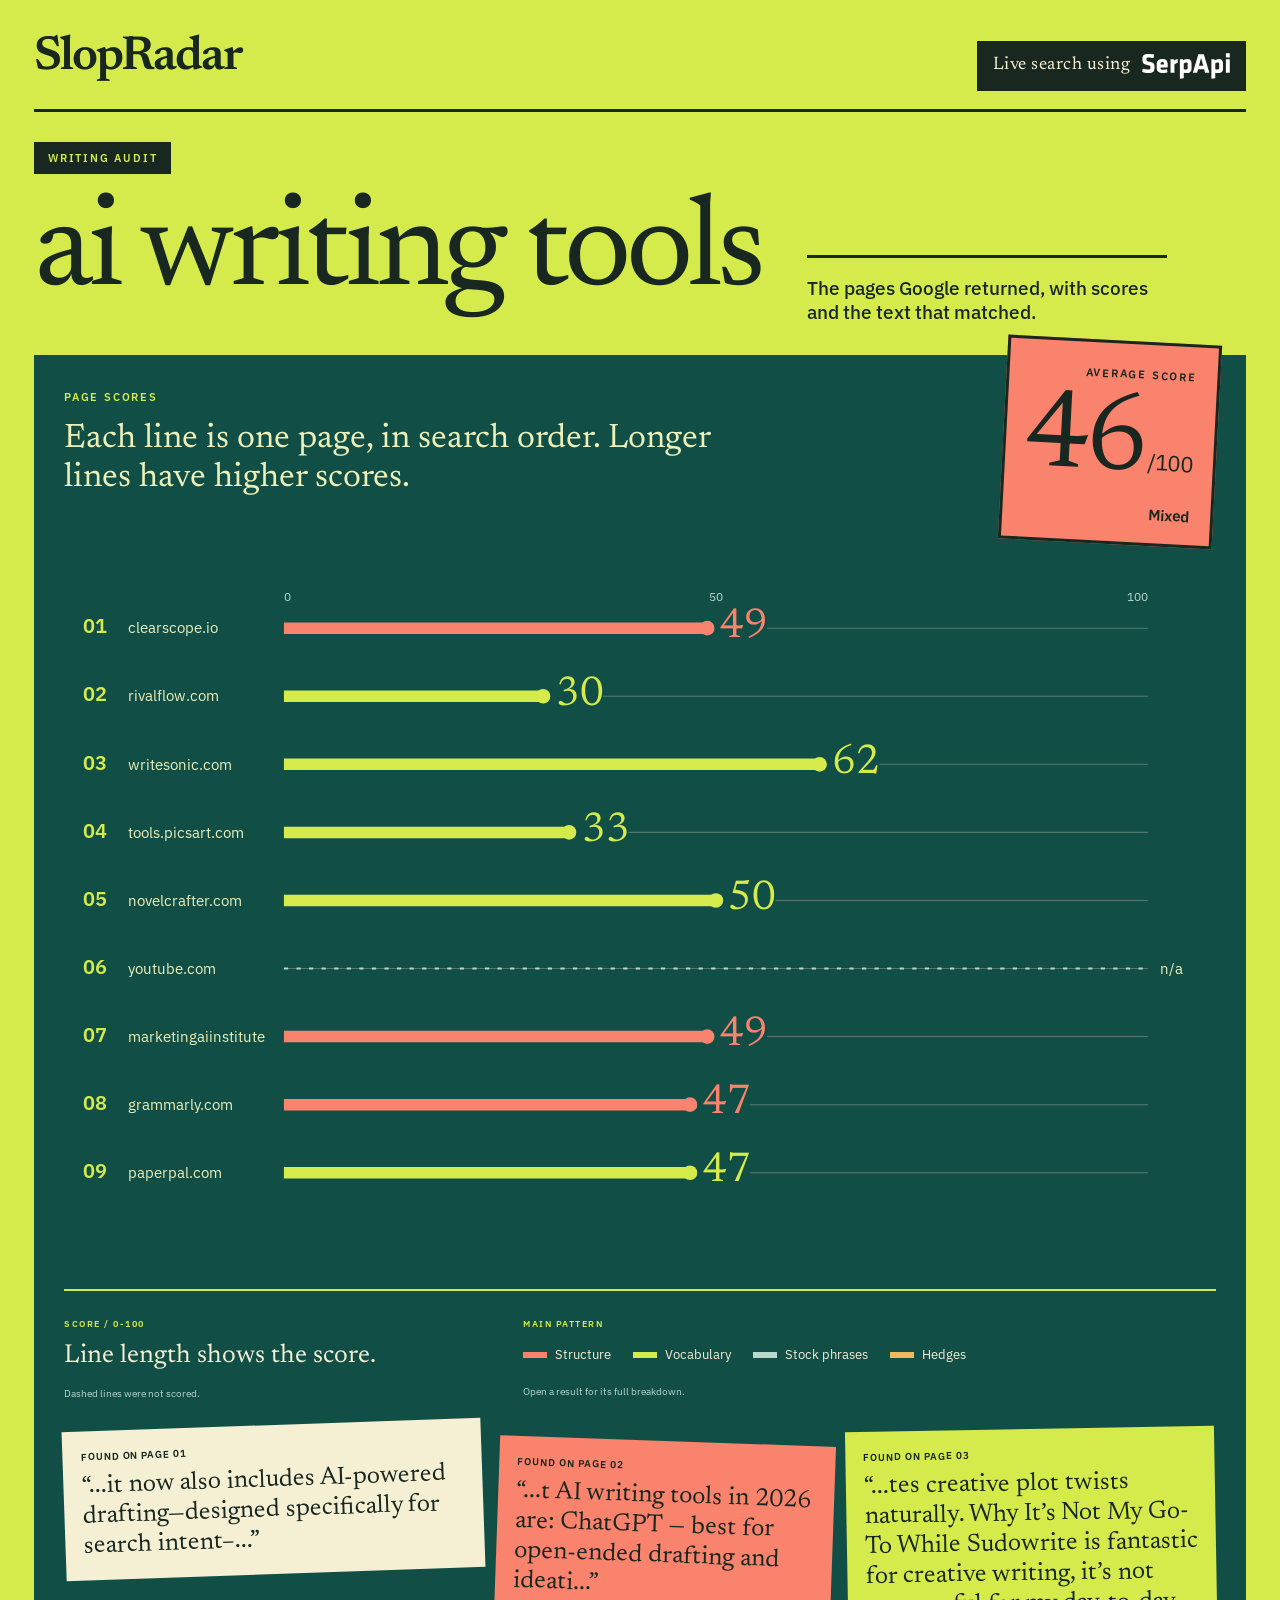
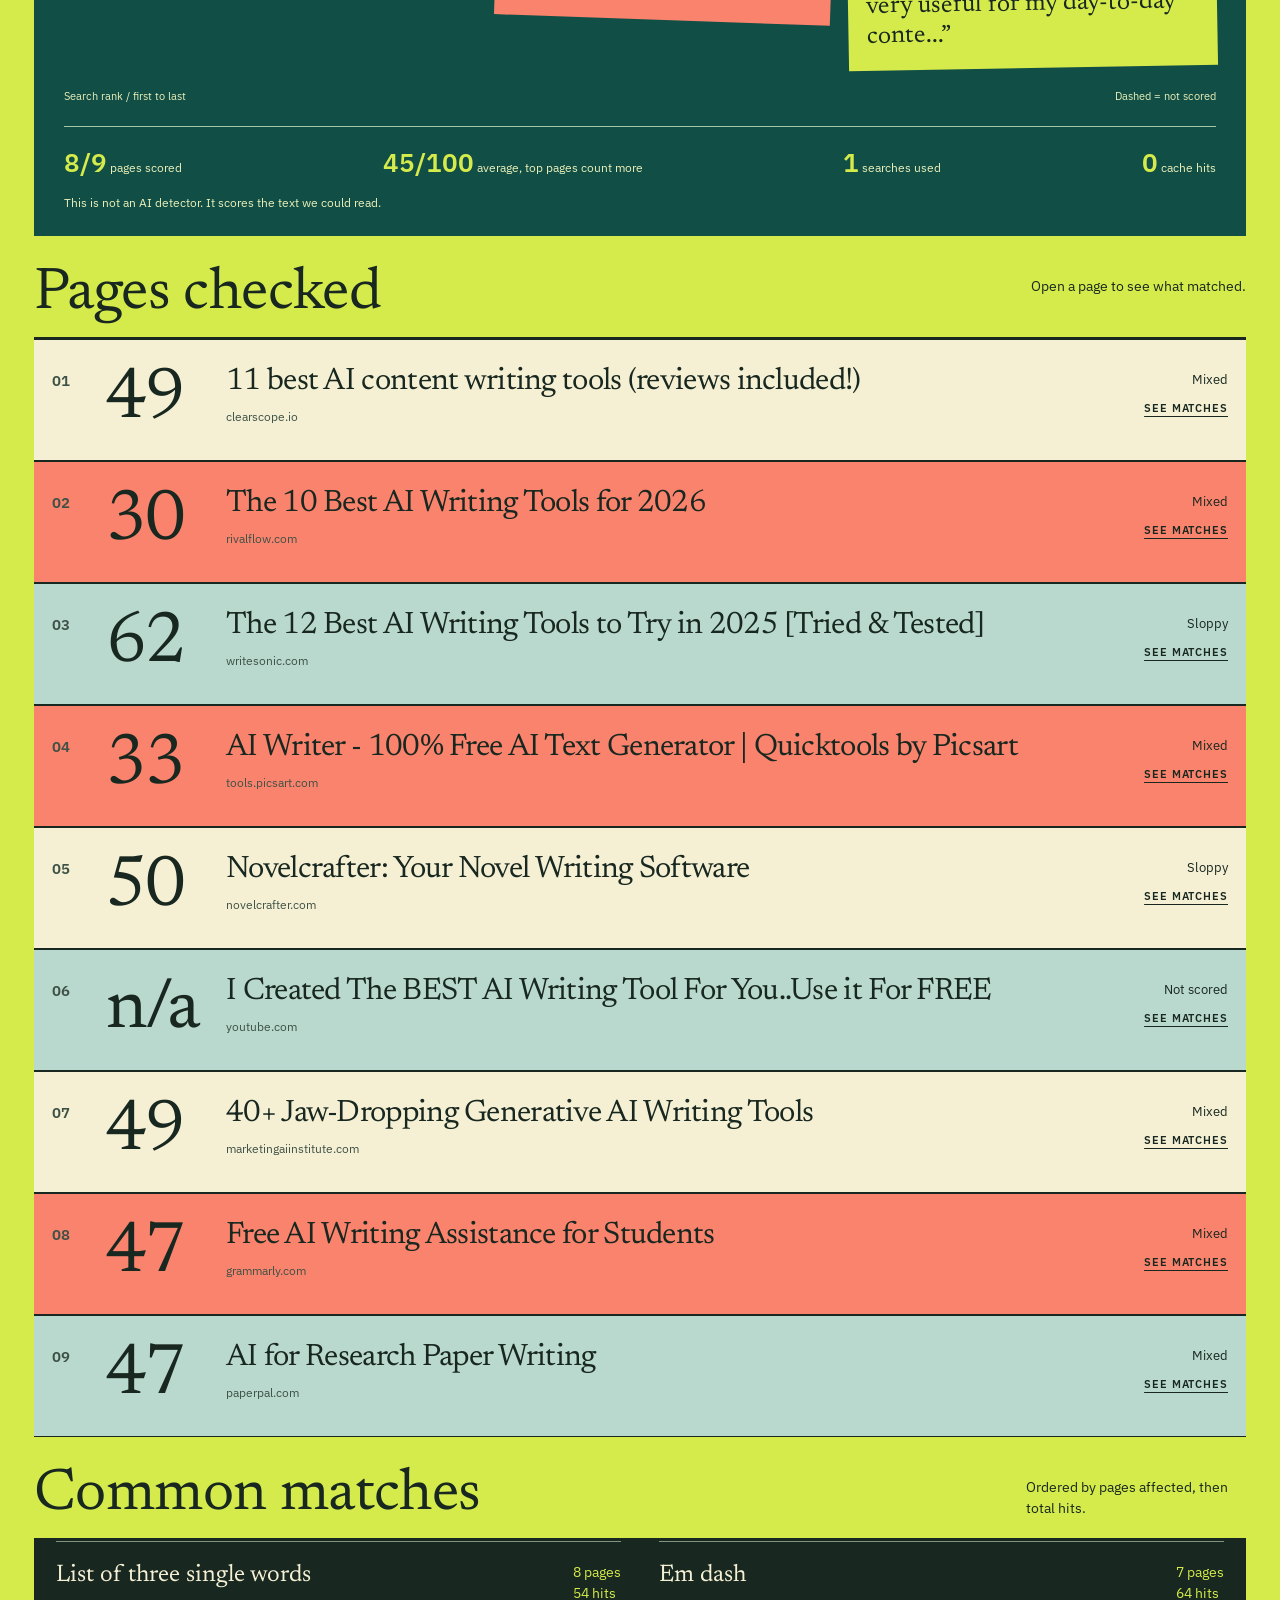
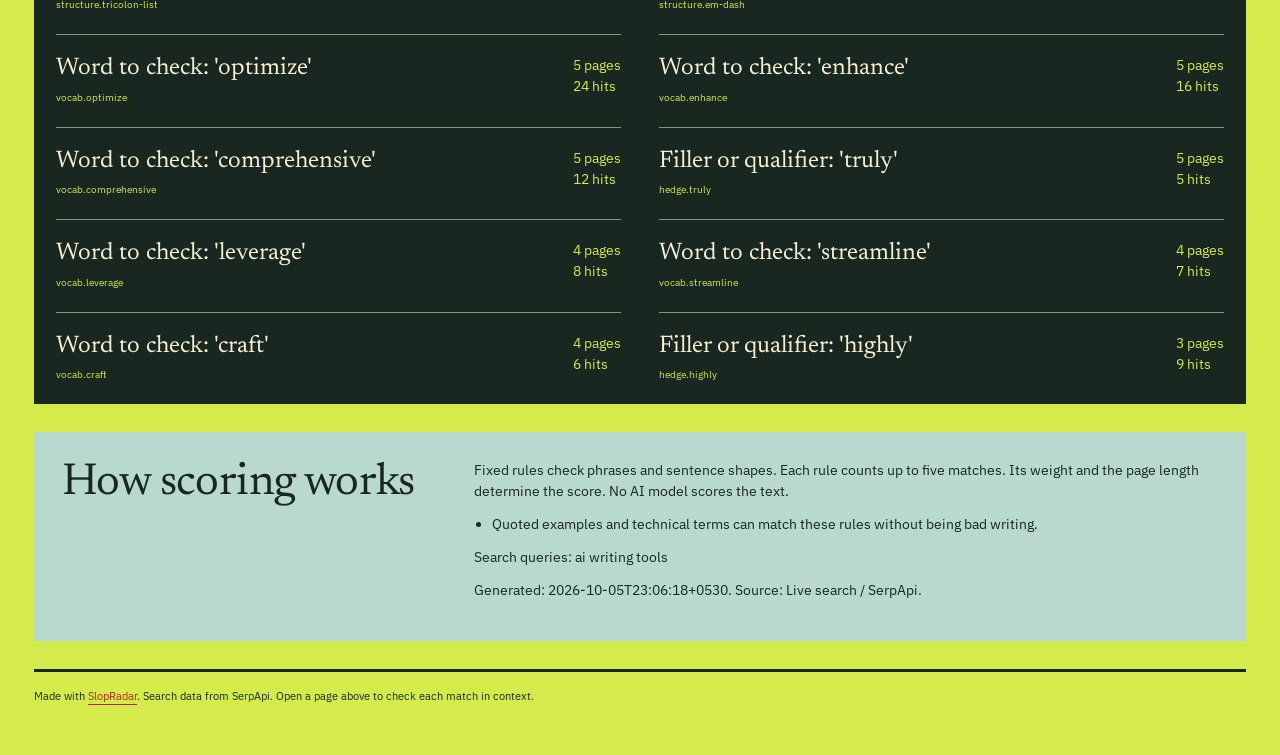
==== commit 31b287b8: "Use plain website copy and refresh cached report text without a new search" ====
--- a/docs/index.html
+++ b/docs/index.html
@@ -28,19 +28,19 @@
 @media print{details{break-inside:avoid}.detail{display:block}.openhint{display:none}}
 </style></head><body><main class=wrap>
 <header class=mast><span class=brand>SlopRadar</span><span class=meta><span class="provenance-copy">Live search using</span><img class="serp-logo" alt="SerpApi" src="[data-uri]"></span></header>
-<section class=intro><span class=eyebrow>Writing audit</span><h1>ai writing tools</h1><p>A writing-pattern audit of the pages that rank for this search.</p></section>
-<section class=trace-section><div class=trace-top><div><span class=eyebrow>The search fingerprint</span><p class=trace-copy>Each line is one ranked page. Longer line means a higher pattern score.</p></div>
-<div class=trace-index><span class=eyebrow>Sample index</span><div class=number>46<span class=denom> /100</span></div><span>Mixed</span></div></div>
-<div class="chart-hero chart-open"><svg class="fingerprint fingerprint-desktop" viewBox="0 0 1100 666" role=img aria-labelledby="trace-title-desktop trace-desc-desktop"><title id="trace-title-desktop">Search fingerprint</title><desc id="trace-desc-desktop">Each horizontal lane is one page in search order. Stroke length is its style-pattern score. Dashed lanes are unscored, not zero. Color names the dominant weighted rule category. Category details are in the evidence.</desc><text x="210" y="20" fill="#b9d8ce" font-size="11">0</text><text x="622.5" y="20" text-anchor="middle" fill="#b9d8ce" font-size="11">50</text><text x="1035" y="20" text-anchor="end" fill="#b9d8ce" font-size="11">100</text><a href="#case-1" aria-label="Rank 1, score 49, 11 best AI content writing tools (reviews included!)"><title>clearscope.io / dominant category: structure</title><text x="18" y="51" fill="#d5eb4b" font-size="19" font-weight="600">01</text><text x="61" y="51" fill="#ecf1ba" font-size="14">clearscope.io</text><line x1="210" y1="46" x2="1035" y2="46" stroke="#56796b" stroke-width="1"/><line x1="210" y1="46" x2="614.25" y2="46" stroke="#fa836d" stroke-width="11"/><circle cx="614.25" cy="46" r="7" fill="#fa836d"/><rect x="621.25" y="26" width="50" height="36" fill="#114e46"/><text x="626.25" y="54" fill="#fa836d" font-family="Newsreader" font-size="40">49</text></a><a href="#case-2" aria-label="Rank 2, score 30, The 10 Best AI Writing Tools for 2026"><title>rivalflow.com / dominant category: inflated-vocabulary</title><text x="18" y="116" fill="#d5eb4b" font-size="19" font-weight="600">02</text><text x="61" y="116" fill="#ecf1ba" font-size="14">rivalflow.com</text><line x1="210" y1="111" x2="1035" y2="111" stroke="#56796b" stroke-width="1"/><line x1="210" y1="111" x2="457.5" y2="111" stroke="#d5eb4b" stroke-width="11"/><circle cx="457.5" cy="111" r="7" fill="#d5eb4b"/><rect x="464.5" y="91" width="50" height="36" fill="#114e46"/><text x="469.5" y="119" fill="#d5eb4b" font-family="Newsreader" font-size="40">30</text></a><a href="#case-3" aria-label="Rank 3, score 62, The 12 Best AI Writing Tools to Try in 2025 [Tried &amp; Tested]"><title>writesonic.com / dominant category: inflated-vocabulary</title><text x="18" y="181" fill="#d5eb4b" font-size="19" font-weight="600">03</text><text x="61" y="181" fill="#ecf1ba" font-size="14">writesonic.com</text><line x1="210" y1="176" x2="1035" y2="176" stroke="#56796b" stroke-width="1"/><line x1="210" y1="176" x2="721.5" y2="176" stroke="#d5eb4b" stroke-width="11"/><circle cx="721.5" cy="176" r="7" fill="#d5eb4b"/><rect x="728.5" y="156" width="50" height="36" fill="#114e46"/><text x="733.5" y="184" fill="#d5eb4b" font-family="Newsreader" font-size="40">62</text></a><a href="#case-4" aria-label="Rank 4, score 33, AI Writer - 100% Free AI Text Generator | Quicktools by Picsart"><title>tools.picsart.com / dominant category: inflated-vocabulary</title><text x="18" y="246" fill="#d5eb4b" font-size="19" font-weight="600">04</text><text x="61" y="246" fill="#ecf1ba" font-size="14">tools.picsart.com</text><line x1="210" y1="241" x2="1035" y2="241" stroke="#56796b" stroke-width="1"/><line x1="210" y1="241" x2="482.25" y2="241" stroke="#d5eb4b" stroke-width="11"/><circle cx="482.25" cy="241" r="7" fill="#d5eb4b"/><rect x="489.25" y="221" width="50" height="36" fill="#114e46"/><text x="494.25" y="249" fill="#d5eb4b" font-family="Newsreader" font-size="40">33</text></a><a href="#case-5" aria-label="Rank 5, score 50, Novelcrafter: Your Novel Writing Software"><title>novelcrafter.com / dominant category: inflated-vocabulary</title><text x="18" y="311" fill="#d5eb4b" font-size="19" font-weight="600">05</text><text x="61" y="311" fill="#ecf1ba" font-size="14">novelcrafter.com</text><line x1="210" y1="306" x2="1035" y2="306" stroke="#56796b" stroke-width="1"/><line x1="210" y1="306" x2="622.5" y2="306" stroke="#d5eb4b" stroke-width="11"/><circle cx="622.5" cy="306" r="7" fill="#d5eb4b"/><rect x="629.5" y="286" width="50" height="36" fill="#114e46"/><text x="634.5" y="314" fill="#d5eb4b" font-family="Newsreader" font-size="40">50</text></a><a href="#case-6" aria-label="Rank 6, score not scored, I Created The BEST AI Writing Tool For You..Use it For FREE"><title>youtube.com / dominant category: none</title><text x="18" y="376" fill="#d5eb4b" font-size="19" font-weight="600">06</text><text x="61" y="376" fill="#ecf1ba" font-size="14">youtube.com</text><line x1="210" y1="371" x2="1035" y2="371" stroke="#56796b" stroke-width="1"/><line x1="210" y1="371" x2="1035" y2="371" stroke="#b9d8ce" stroke-width="2" stroke-dasharray="4 8"/><text x="1047" y="376" fill="#ecf1ba" font-size="14">n/a</text></a><a href="#case-7" aria-label="Rank 7, score 49, 40+ Jaw-Dropping Generative AI Writing Tools"><title>marketingaiinstitute.com / dominant category: structure</title><text x="18" y="441" fill="#d5eb4b" font-size="19" font-weight="600">07</text><text x="61" y="441" fill="#ecf1ba" font-size="14">marketingaiinstitute</text><line x1="210" y1="436" x2="1035" y2="436" stroke="#56796b" stroke-width="1"/><line x1="210" y1="436" x2="614.25" y2="436" stroke="#fa836d" stroke-width="11"/><circle cx="614.25" cy="436" r="7" fill="#fa836d"/><rect x="621.25" y="416" width="50" height="36" fill="#114e46"/><text x="626.25" y="444" fill="#fa836d" font-family="Newsreader" font-size="40">49</text></a><a href="#case-8" aria-label="Rank 8, score 47, Free AI Writing Assistance for Students"><title>grammarly.com / dominant category: structure</title><text x="18" y="506" fill="#d5eb4b" font-size="19" font-weight="600">08</text><text x="61" y="506" fill="#ecf1ba" font-size="14">grammarly.com</text><line x1="210" y1="501" x2="1035" y2="501" stroke="#56796b" stroke-width="1"/><line x1="210" y1="501" x2="597.75" y2="501" stroke="#fa836d" stroke-width="11"/><circle cx="597.75" cy="501" r="7" fill="#fa836d"/><rect x="604.75" y="481" width="50" height="36" fill="#114e46"/><text x="609.75" y="509" fill="#fa836d" font-family="Newsreader" font-size="40">47</text></a><a href="#case-9" aria-label="Rank 9, score 47, AI for Research Paper Writing"><title>paperpal.com / dominant category: inflated-vocabulary</title><text x="18" y="571" fill="#d5eb4b" font-size="19" font-weight="600">09</text><text x="61" y="571" fill="#ecf1ba" font-size="14">paperpal.com</text><line x1="210" y1="566" x2="1035" y2="566" stroke="#56796b" stroke-width="1"/><line x1="210" y1="566" x2="597.75" y2="566" stroke="#d5eb4b" stroke-width="11"/><circle cx="597.75" cy="566" r="7" fill="#d5eb4b"/><rect x="604.75" y="546" width="50" height="36" fill="#114e46"/><text x="609.75" y="574" fill="#d5eb4b" font-family="Newsreader" font-size="40">47</text></a></svg><svg class="fingerprint fingerprint-mobile" viewBox="0 0 380 576" role=img aria-labelledby="trace-title-mobile trace-desc-mobile"><title id="trace-title-mobile">Search fingerprint</title><desc id="trace-desc-mobile">Each horizontal lane is one page in search order. Stroke length is its style-pattern score. Dashed lanes are unscored, not zero. Color names the dominant weighted rule category. Category details are in the evidence.</desc><text x="48" y="20" fill="#b9d8ce" font-size="11">0</text><text x="181.5" y="20" text-anchor="middle" fill="#b9d8ce" font-size="11">50</text><text x="315" y="20" text-anchor="end" fill="#b9d8ce" font-size="11">100</text><a href="#case-1" aria-label="Rank 1, score 49, 11 best AI content writing tools (reviews included!)"><title>clearscope.io / dominant category: structure</title><text x="12" y="51" fill="#d5eb4b" font-size="15" font-weight="600">01</text><line x1="48" y1="46" x2="315" y2="46" stroke="#56796b" stroke-width="1"/><line x1="48" y1="46" x2="178.83" y2="46" stroke="#fa836d" stroke-width="8"/><circle cx="178.83" cy="46" r="5" fill="#fa836d"/><rect x="185.83" y="26" width="37" height="36" fill="#114e46"/><text x="190.83" y="54" fill="#fa836d" font-family="Newsreader" font-size="31">49</text></a><a href="#case-2" aria-label="Rank 2, score 30, The 10 Best AI Writing Tools for 2026"><title>rivalflow.com / dominant category: inflated-vocabulary</title><text x="12" y="106" fill="#d5eb4b" font-size="15" font-weight="600">02</text><line x1="48" y1="101" x2="315" y2="101" stroke="#56796b" stroke-width="1"/><line x1="48" y1="101" x2="128.1" y2="101" stroke="#d5eb4b" stroke-width="8"/><circle cx="128.1" cy="101" r="5" fill="#d5eb4b"/><rect x="135.1" y="81" width="37" height="36" fill="#114e46"/><text x="140.1" y="109" fill="#d5eb4b" font-family="Newsreader" font-size="31">30</text></a><a href="#case-3" aria-label="Rank 3, score 62, The 12 Best AI Writing Tools to Try in 2025 [Tried &amp; Tested]"><title>writesonic.com / dominant category: inflated-vocabulary</title><text x="12" y="161" fill="#d5eb4b" font-size="15" font-weight="600">03</text><line x1="48" y1="156" x2="315" y2="156" stroke="#56796b" stroke-width="1"/><line x1="48" y1="156" x2="213.54" y2="156" stroke="#d5eb4b" stroke-width="8"/><circle cx="213.54" cy="156" r="5" fill="#d5eb4b"/><rect x="220.54" y="136" width="37" height="36" fill="#114e46"/><text x="225.54" y="164" fill="#d5eb4b" font-family="Newsreader" font-size="31">62</text></a><a href="#case-4" aria-label="Rank 4, score 33, AI Writer - 100% Free AI Text Generator | Quicktools by Picsart"><title>tools.picsart.com / dominant category: inflated-vocabulary</title><text x="12" y="216" fill="#d5eb4b" font-size="15" font-weight="600">04</text><line x1="48" y1="211" x2="315" y2="211" stroke="#56796b" stroke-width="1"/><line x1="48" y1="211" x2="136.11" y2="211" stroke="#d5eb4b" stroke-width="8"/><circle cx="136.11" cy="211" r="5" fill="#d5eb4b"/><rect x="143.11" y="191" width="37" height="36" fill="#114e46"/><text x="148.11" y="219" fill="#d5eb4b" font-family="Newsreader" font-size="31">33</text></a><a href="#case-5" aria-label="Rank 5, score 50, Novelcrafter: Your Novel Writing Software"><title>novelcrafter.com / dominant category: inflated-vocabulary</title><text x="12" y="271" fill="#d5eb4b" font-size="15" font-weight="600">05</text><line x1="48" y1="266" x2="315" y2="266" stroke="#56796b" stroke-width="1"/><line x1="48" y1="266" x2="181.5" y2="266" stroke="#d5eb4b" stroke-width="8"/><circle cx="181.5" cy="266" r="5" fill="#d5eb4b"/><rect x="188.5" y="246" width="37" height="36" fill="#114e46"/><text x="193.5" y="274" fill="#d5eb4b" font-family="Newsreader" font-size="31">50</text></a><a href="#case-6" aria-label="Rank 6, score not scored, I Created The BEST AI Writing Tool For You..Use it For FREE"><title>youtube.com / dominant category: none</title><text x="12" y="326" fill="#d5eb4b" font-size="15" font-weight="600">06</text><line x1="48" y1="321" x2="315" y2="321" stroke="#56796b" stroke-width="1"/><line x1="48" y1="321" x2="315" y2="321" stroke="#b9d8ce" stroke-width="2" stroke-dasharray="4 8"/><text x="327" y="326" fill="#ecf1ba" font-size="14">n/a</text></a><a href="#case-7" aria-label="Rank 7, score 49, 40+ Jaw-Dropping Generative AI Writing Tools"><title>marketingaiinstitute.com / dominant category: structure</title><text x="12" y="381" fill="#d5eb4b" font-size="15" font-weight="600">07</text><line x1="48" y1="376" x2="315" y2="376" stroke="#56796b" stroke-width="1"/><line x1="48" y1="376" x2="178.83" y2="376" stroke="#fa836d" stroke-width="8"/><circle cx="178.83" cy="376" r="5" fill="#fa836d"/><rect x="185.83" y="356" width="37" height="36" fill="#114e46"/><text x="190.83" y="384" fill="#fa836d" font-family="Newsreader" font-size="31">49</text></a><a href="#case-8" aria-label="Rank 8, score 47, Free AI Writing Assistance for Students"><title>grammarly.com / dominant category: structure</title><text x="12" y="436" fill="#d5eb4b" font-size="15" font-weight="600">08</text><line x1="48" y1="431" x2="315" y2="431" stroke="#56796b" stroke-width="1"/><line x1="48" y1="431" x2="173.49" y2="431" stroke="#fa836d" stroke-width="8"/><circle cx="173.49" cy="431" r="5" fill="#fa836d"/><rect x="180.49" y="411" width="37" height="36" fill="#114e46"/><text x="185.49" y="439" fill="#fa836d" font-family="Newsreader" font-size="31">47</text></a><a href="#case-9" aria-label="Rank 9, score 47, AI for Research Paper Writing"><title>paperpal.com / dominant category: inflated-vocabulary</title><text x="12" y="491" fill="#d5eb4b" font-size="15" font-weight="600">09</text><line x1="48" y1="486" x2="315" y2="486" stroke="#56796b" stroke-width="1"/><line x1="48" y1="486" x2="173.49" y2="486" stroke="#d5eb4b" stroke-width="8"/><circle cx="173.49" cy="486" r="5" fill="#d5eb4b"/><rect x="180.49" y="466" width="37" height="36" fill="#114e46"/><text x="185.49" y="494" fill="#d5eb4b" font-family="Newsreader" font-size="31">47</text></a></svg><div class="chart-key"><div class="key-scale"><span class="key-title">SCORE / 0-100</span><p>Line length shows the score.</p><small>Writing patterns, not authorship</small></div><div class="key-colors"><span class="key-title">MAIN PATTERN</span><div><span><i style="background:#fa836d"></i>Structure</span><span><i style="background:#d5eb4b"></i>Vocabulary</span><span><i style="background:#b9d8ce"></i>Stock phrases</span><span><i style="background:#ecb960"></i>Hedges</span></div><small>Open a result for its full breakdown.</small></div></div></div>
-<div class=evidence-ribbon aria-label="Actual evidence excerpts"><a class=ribbon-note href="#case-1"><span>FOUND IN RESULT 01</span><q>...it now also includes AI-powered drafting—designed specifically for search intent–...</q></a><a class=ribbon-note href="#case-2"><span>FOUND IN RESULT 02</span><q>...t AI writing tools in 2026 are: ChatGPT — best for open-ended drafting and ideati...</q></a><a class=ribbon-note href="#case-3"><span>FOUND IN RESULT 03</span><q>...tes creative plot twists naturally. Why It’s Not My Go-To While Sudowrite is fantastic for creative writing, it’s not very useful for my day-to-day conte...</q></a></div>
+<section class=intro><span class=eyebrow>Writing audit</span><h1>ai writing tools</h1><p>The pages Google returned, with scores and the text that matched.</p></section>
+<section class=trace-section><div class=trace-top><div><span class=eyebrow>Page scores</span><p class=trace-copy>Each line is one page, in search order. Longer lines have higher scores.</p></div>
+<div class=trace-index><span class=eyebrow>Average score</span><div class=number>46<span class=denom> /100</span></div><span>Mixed</span></div></div>
+<div class="chart-hero chart-open"><svg class="fingerprint fingerprint-desktop" viewBox="0 0 1100 666" role=img aria-labelledby="trace-title-desktop trace-desc-desktop"><title id="trace-title-desktop">Search fingerprint</title><desc id="trace-desc-desktop">Each horizontal lane is one page in search order. Stroke length is its style-pattern score. Dashed lanes are unscored, not zero. Color names the dominant weighted rule category. Category details are in the evidence.</desc><text x="210" y="20" fill="#b9d8ce" font-size="11">0</text><text x="622.5" y="20" text-anchor="middle" fill="#b9d8ce" font-size="11">50</text><text x="1035" y="20" text-anchor="end" fill="#b9d8ce" font-size="11">100</text><a href="#case-1" aria-label="Rank 1, score 49, 11 best AI content writing tools (reviews included!)"><title>clearscope.io / dominant category: structure</title><text x="18" y="51" fill="#d5eb4b" font-size="19" font-weight="600">01</text><text x="61" y="51" fill="#ecf1ba" font-size="14">clearscope.io</text><line x1="210" y1="46" x2="1035" y2="46" stroke="#56796b" stroke-width="1"/><line x1="210" y1="46" x2="614.25" y2="46" stroke="#fa836d" stroke-width="11"/><circle cx="614.25" cy="46" r="7" fill="#fa836d"/><rect x="621.25" y="26" width="50" height="36" fill="#114e46"/><text x="626.25" y="54" fill="#fa836d" font-family="Newsreader" font-size="40">49</text></a><a href="#case-2" aria-label="Rank 2, score 30, The 10 Best AI Writing Tools for 2026"><title>rivalflow.com / dominant category: inflated-vocabulary</title><text x="18" y="116" fill="#d5eb4b" font-size="19" font-weight="600">02</text><text x="61" y="116" fill="#ecf1ba" font-size="14">rivalflow.com</text><line x1="210" y1="111" x2="1035" y2="111" stroke="#56796b" stroke-width="1"/><line x1="210" y1="111" x2="457.5" y2="111" stroke="#d5eb4b" stroke-width="11"/><circle cx="457.5" cy="111" r="7" fill="#d5eb4b"/><rect x="464.5" y="91" width="50" height="36" fill="#114e46"/><text x="469.5" y="119" fill="#d5eb4b" font-family="Newsreader" font-size="40">30</text></a><a href="#case-3" aria-label="Rank 3, score 62, The 12 Best AI Writing Tools to Try in 2025 [Tried &amp; Tested]"><title>writesonic.com / dominant category: inflated-vocabulary</title><text x="18" y="181" fill="#d5eb4b" font-size="19" font-weight="600">03</text><text x="61" y="181" fill="#ecf1ba" font-size="14">writesonic.com</text><line x1="210" y1="176" x2="1035" y2="176" stroke="#56796b" stroke-width="1"/><line x1="210" y1="176" x2="721.5" y2="176" stroke="#d5eb4b" stroke-width="11"/><circle cx="721.5" cy="176" r="7" fill="#d5eb4b"/><rect x="728.5" y="156" width="50" height="36" fill="#114e46"/><text x="733.5" y="184" fill="#d5eb4b" font-family="Newsreader" font-size="40">62</text></a><a href="#case-4" aria-label="Rank 4, score 33, AI Writer - 100% Free AI Text Generator | Quicktools by Picsart"><title>tools.picsart.com / dominant category: inflated-vocabulary</title><text x="18" y="246" fill="#d5eb4b" font-size="19" font-weight="600">04</text><text x="61" y="246" fill="#ecf1ba" font-size="14">tools.picsart.com</text><line x1="210" y1="241" x2="1035" y2="241" stroke="#56796b" stroke-width="1"/><line x1="210" y1="241" x2="482.25" y2="241" stroke="#d5eb4b" stroke-width="11"/><circle cx="482.25" cy="241" r="7" fill="#d5eb4b"/><rect x="489.25" y="221" width="50" height="36" fill="#114e46"/><text x="494.25" y="249" fill="#d5eb4b" font-family="Newsreader" font-size="40">33</text></a><a href="#case-5" aria-label="Rank 5, score 50, Novelcrafter: Your Novel Writing Software"><title>novelcrafter.com / dominant category: inflated-vocabulary</title><text x="18" y="311" fill="#d5eb4b" font-size="19" font-weight="600">05</text><text x="61" y="311" fill="#ecf1ba" font-size="14">novelcrafter.com</text><line x1="210" y1="306" x2="1035" y2="306" stroke="#56796b" stroke-width="1"/><line x1="210" y1="306" x2="622.5" y2="306" stroke="#d5eb4b" stroke-width="11"/><circle cx="622.5" cy="306" r="7" fill="#d5eb4b"/><rect x="629.5" y="286" width="50" height="36" fill="#114e46"/><text x="634.5" y="314" fill="#d5eb4b" font-family="Newsreader" font-size="40">50</text></a><a href="#case-6" aria-label="Rank 6, score not scored, I Created The BEST AI Writing Tool For You..Use it For FREE"><title>youtube.com / dominant category: none</title><text x="18" y="376" fill="#d5eb4b" font-size="19" font-weight="600">06</text><text x="61" y="376" fill="#ecf1ba" font-size="14">youtube.com</text><line x1="210" y1="371" x2="1035" y2="371" stroke="#56796b" stroke-width="1"/><line x1="210" y1="371" x2="1035" y2="371" stroke="#b9d8ce" stroke-width="2" stroke-dasharray="4 8"/><text x="1047" y="376" fill="#ecf1ba" font-size="14">n/a</text></a><a href="#case-7" aria-label="Rank 7, score 49, 40+ Jaw-Dropping Generative AI Writing Tools"><title>marketingaiinstitute.com / dominant category: structure</title><text x="18" y="441" fill="#d5eb4b" font-size="19" font-weight="600">07</text><text x="61" y="441" fill="#ecf1ba" font-size="14">marketingaiinstitute</text><line x1="210" y1="436" x2="1035" y2="436" stroke="#56796b" stroke-width="1"/><line x1="210" y1="436" x2="614.25" y2="436" stroke="#fa836d" stroke-width="11"/><circle cx="614.25" cy="436" r="7" fill="#fa836d"/><rect x="621.25" y="416" width="50" height="36" fill="#114e46"/><text x="626.25" y="444" fill="#fa836d" font-family="Newsreader" font-size="40">49</text></a><a href="#case-8" aria-label="Rank 8, score 47, Free AI Writing Assistance for Students"><title>grammarly.com / dominant category: structure</title><text x="18" y="506" fill="#d5eb4b" font-size="19" font-weight="600">08</text><text x="61" y="506" fill="#ecf1ba" font-size="14">grammarly.com</text><line x1="210" y1="501" x2="1035" y2="501" stroke="#56796b" stroke-width="1"/><line x1="210" y1="501" x2="597.75" y2="501" stroke="#fa836d" stroke-width="11"/><circle cx="597.75" cy="501" r="7" fill="#fa836d"/><rect x="604.75" y="481" width="50" height="36" fill="#114e46"/><text x="609.75" y="509" fill="#fa836d" font-family="Newsreader" font-size="40">47</text></a><a href="#case-9" aria-label="Rank 9, score 47, AI for Research Paper Writing"><title>paperpal.com / dominant category: inflated-vocabulary</title><text x="18" y="571" fill="#d5eb4b" font-size="19" font-weight="600">09</text><text x="61" y="571" fill="#ecf1ba" font-size="14">paperpal.com</text><line x1="210" y1="566" x2="1035" y2="566" stroke="#56796b" stroke-width="1"/><line x1="210" y1="566" x2="597.75" y2="566" stroke="#d5eb4b" stroke-width="11"/><circle cx="597.75" cy="566" r="7" fill="#d5eb4b"/><rect x="604.75" y="546" width="50" height="36" fill="#114e46"/><text x="609.75" y="574" fill="#d5eb4b" font-family="Newsreader" font-size="40">47</text></a></svg><svg class="fingerprint fingerprint-mobile" viewBox="0 0 380 576" role=img aria-labelledby="trace-title-mobile trace-desc-mobile"><title id="trace-title-mobile">Search fingerprint</title><desc id="trace-desc-mobile">Each horizontal lane is one page in search order. Stroke length is its style-pattern score. Dashed lanes are unscored, not zero. Color names the dominant weighted rule category. Category details are in the evidence.</desc><text x="48" y="20" fill="#b9d8ce" font-size="11">0</text><text x="181.5" y="20" text-anchor="middle" fill="#b9d8ce" font-size="11">50</text><text x="315" y="20" text-anchor="end" fill="#b9d8ce" font-size="11">100</text><a href="#case-1" aria-label="Rank 1, score 49, 11 best AI content writing tools (reviews included!)"><title>clearscope.io / dominant category: structure</title><text x="12" y="51" fill="#d5eb4b" font-size="15" font-weight="600">01</text><line x1="48" y1="46" x2="315" y2="46" stroke="#56796b" stroke-width="1"/><line x1="48" y1="46" x2="178.83" y2="46" stroke="#fa836d" stroke-width="8"/><circle cx="178.83" cy="46" r="5" fill="#fa836d"/><rect x="185.83" y="26" width="37" height="36" fill="#114e46"/><text x="190.83" y="54" fill="#fa836d" font-family="Newsreader" font-size="31">49</text></a><a href="#case-2" aria-label="Rank 2, score 30, The 10 Best AI Writing Tools for 2026"><title>rivalflow.com / dominant category: inflated-vocabulary</title><text x="12" y="106" fill="#d5eb4b" font-size="15" font-weight="600">02</text><line x1="48" y1="101" x2="315" y2="101" stroke="#56796b" stroke-width="1"/><line x1="48" y1="101" x2="128.1" y2="101" stroke="#d5eb4b" stroke-width="8"/><circle cx="128.1" cy="101" r="5" fill="#d5eb4b"/><rect x="135.1" y="81" width="37" height="36" fill="#114e46"/><text x="140.1" y="109" fill="#d5eb4b" font-family="Newsreader" font-size="31">30</text></a><a href="#case-3" aria-label="Rank 3, score 62, The 12 Best AI Writing Tools to Try in 2025 [Tried &amp; Tested]"><title>writesonic.com / dominant category: inflated-vocabulary</title><text x="12" y="161" fill="#d5eb4b" font-size="15" font-weight="600">03</text><line x1="48" y1="156" x2="315" y2="156" stroke="#56796b" stroke-width="1"/><line x1="48" y1="156" x2="213.54" y2="156" stroke="#d5eb4b" stroke-width="8"/><circle cx="213.54" cy="156" r="5" fill="#d5eb4b"/><rect x="220.54" y="136" width="37" height="36" fill="#114e46"/><text x="225.54" y="164" fill="#d5eb4b" font-family="Newsreader" font-size="31">62</text></a><a href="#case-4" aria-label="Rank 4, score 33, AI Writer - 100% Free AI Text Generator | Quicktools by Picsart"><title>tools.picsart.com / dominant category: inflated-vocabulary</title><text x="12" y="216" fill="#d5eb4b" font-size="15" font-weight="600">04</text><line x1="48" y1="211" x2="315" y2="211" stroke="#56796b" stroke-width="1"/><line x1="48" y1="211" x2="136.11" y2="211" stroke="#d5eb4b" stroke-width="8"/><circle cx="136.11" cy="211" r="5" fill="#d5eb4b"/><rect x="143.11" y="191" width="37" height="36" fill="#114e46"/><text x="148.11" y="219" fill="#d5eb4b" font-family="Newsreader" font-size="31">33</text></a><a href="#case-5" aria-label="Rank 5, score 50, Novelcrafter: Your Novel Writing Software"><title>novelcrafter.com / dominant category: inflated-vocabulary</title><text x="12" y="271" fill="#d5eb4b" font-size="15" font-weight="600">05</text><line x1="48" y1="266" x2="315" y2="266" stroke="#56796b" stroke-width="1"/><line x1="48" y1="266" x2="181.5" y2="266" stroke="#d5eb4b" stroke-width="8"/><circle cx="181.5" cy="266" r="5" fill="#d5eb4b"/><rect x="188.5" y="246" width="37" height="36" fill="#114e46"/><text x="193.5" y="274" fill="#d5eb4b" font-family="Newsreader" font-size="31">50</text></a><a href="#case-6" aria-label="Rank 6, score not scored, I Created The BEST AI Writing Tool For You..Use it For FREE"><title>youtube.com / dominant category: none</title><text x="12" y="326" fill="#d5eb4b" font-size="15" font-weight="600">06</text><line x1="48" y1="321" x2="315" y2="321" stroke="#56796b" stroke-width="1"/><line x1="48" y1="321" x2="315" y2="321" stroke="#b9d8ce" stroke-width="2" stroke-dasharray="4 8"/><text x="327" y="326" fill="#ecf1ba" font-size="14">n/a</text></a><a href="#case-7" aria-label="Rank 7, score 49, 40+ Jaw-Dropping Generative AI Writing Tools"><title>marketingaiinstitute.com / dominant category: structure</title><text x="12" y="381" fill="#d5eb4b" font-size="15" font-weight="600">07</text><line x1="48" y1="376" x2="315" y2="376" stroke="#56796b" stroke-width="1"/><line x1="48" y1="376" x2="178.83" y2="376" stroke="#fa836d" stroke-width="8"/><circle cx="178.83" cy="376" r="5" fill="#fa836d"/><rect x="185.83" y="356" width="37" height="36" fill="#114e46"/><text x="190.83" y="384" fill="#fa836d" font-family="Newsreader" font-size="31">49</text></a><a href="#case-8" aria-label="Rank 8, score 47, Free AI Writing Assistance for Students"><title>grammarly.com / dominant category: structure</title><text x="12" y="436" fill="#d5eb4b" font-size="15" font-weight="600">08</text><line x1="48" y1="431" x2="315" y2="431" stroke="#56796b" stroke-width="1"/><line x1="48" y1="431" x2="173.49" y2="431" stroke="#fa836d" stroke-width="8"/><circle cx="173.49" cy="431" r="5" fill="#fa836d"/><rect x="180.49" y="411" width="37" height="36" fill="#114e46"/><text x="185.49" y="439" fill="#fa836d" font-family="Newsreader" font-size="31">47</text></a><a href="#case-9" aria-label="Rank 9, score 47, AI for Research Paper Writing"><title>paperpal.com / dominant category: inflated-vocabulary</title><text x="12" y="491" fill="#d5eb4b" font-size="15" font-weight="600">09</text><line x1="48" y1="486" x2="315" y2="486" stroke="#56796b" stroke-width="1"/><line x1="48" y1="486" x2="173.49" y2="486" stroke="#d5eb4b" stroke-width="8"/><circle cx="173.49" cy="486" r="5" fill="#d5eb4b"/><rect x="180.49" y="466" width="37" height="36" fill="#114e46"/><text x="185.49" y="494" fill="#d5eb4b" font-family="Newsreader" font-size="31">47</text></a></svg><div class="chart-key"><div class="key-scale"><span class="key-title">SCORE / 0-100</span><p>Line length shows the score.</p><small>Dashed lines were not scored.</small></div><div class="key-colors"><span class="key-title">MAIN PATTERN</span><div><span><i style="background:#fa836d"></i>Structure</span><span><i style="background:#d5eb4b"></i>Vocabulary</span><span><i style="background:#b9d8ce"></i>Stock phrases</span><span><i style="background:#ecb960"></i>Hedges</span></div><small>Open a result for its full breakdown.</small></div></div></div>
+<div class=evidence-ribbon aria-label="Actual evidence excerpts"><a class=ribbon-note href="#case-1"><span>FOUND ON PAGE 01</span><q>...it now also includes AI-powered drafting—designed specifically for search intent–...</q></a><a class=ribbon-note href="#case-2"><span>FOUND ON PAGE 02</span><q>...t AI writing tools in 2026 are: ChatGPT — best for open-ended drafting and ideati...</q></a><a class=ribbon-note href="#case-3"><span>FOUND ON PAGE 03</span><q>...tes creative plot twists naturally. Why It’s Not My Go-To While Sudowrite is fantastic for creative writing, it’s not very useful for my day-to-day conte...</q></a></div>
 <div class=trace-caption><span>Search rank / first to last</span><span>Dashed = not scored</span></div>
-<div class=trace-facts><span><b>8/9</b> pages scored</span><span><b>45/100</b> rank-weighted</span><span><b>1</b> searches used</span><span><b>0</b> cache hits</span></div><p class=context>Style patterns, not the probability of AI authorship. The fingerprint describes this readable sample only.</p></section>
-<div class=sectionhead><h2>The result ledger</h2><p>Open a page to inspect its matched patterns.</p></div>
+<div class=trace-facts><span><b>8/9</b> pages scored</span><span><b>45/100</b> average, top pages count more</span><span><b>1</b> searches used</span><span><b>0</b> cache hits</span></div><p class=context>This is not an AI detector. It scores the text we could read.</p></section>
+<div class=sectionhead><h2>Pages checked</h2><p>Open a page to see what matched.</p></div>
 <div class=columns aria-hidden=true><span>Rank</span><span>Page</span><span class=right>Score</span><span class=right>Assessment</span></div>
-<details class=result id="case-1"><summary><span class=rank>01</span><span class=pageidentity><span class=title>11 best AI content writing tools (reviews included!)</span><span class=domain style="display:block">clearscope.io</span></span><span class=metric>49</span><span class=assessment>Mixed<span class=openhint>Read evidence</span></span></summary><div class=detail>
-<div class=detail-meta><a href="https://www.clearscope.io/blog/best-ai-content-writing-tools" rel="noreferrer">Open source page</a><span>3,547 words extracted</span><span>16.7 weighted hits /1k words</span></div>
-<div class=rules>
-<article class=rule><div class=rule-head><h3>Em dash (U+2014), heavily overused in generated copy</h3><p>23 found / 5 counted / 7.5 weighted points</p></div><code>structure.em-dash</code>
+<details class=result id="case-1"><summary><span class=rank>01</span><span class=pageidentity><span class=title>11 best AI content writing tools (reviews included!)</span><span class=domain style="display:block">clearscope.io</span></span><span class=metric>49</span><span class=assessment>Mixed<span class=openhint>See matches</span></span></summary><div class=detail>
+<div class=detail-meta><a href="https://www.clearscope.io/blog/best-ai-content-writing-tools" rel="noreferrer">Visit page</a><span>3,547 words extracted</span><span>16.7 weighted hits /1k words</span></div>
+<div class=rules>
+<article class=rule><div class=rule-head><h3>Em dash</h3><p>23 found / 5 counted / 7.5 weighted points</p></div><code>structure.em-dash</code>
 <blockquote>...it now also includes AI-powered drafting—designed specifically for search intent–...</blockquote>
 <blockquote>...er content expert on the Clearscope team—so this isn’t theoretical. It’s based on...</blockquote>
 <blockquote>...lutely boost productivity and creativity—but without the right guardrails, they c...</blockquote>
@@ -50,7 +50,7 @@
 <blockquote>...5. Writesonic Writesonic is an AI tool designed to help generate copy with a focus on increasin...</blockquote>
 <blockquote>...ience The toolset includes 30 templates designed to help generate copy for CTAs, email series, G...</blockquote>
 </article>
-<article class=rule><div class=rule-head><h3>Inflated vocabulary: &#x27;optimize&#x27;</h3><p>6 found / 5 counted / 5 weighted points</p></div><code>vocab.optimize</code>
+<article class=rule><div class=rule-head><h3>Word to check: &#x27;optimize&#x27;</h3><p>6 found / 5 counted / 5 weighted points</p></div><code>vocab.optimize</code>
 <blockquote>...to simplify the process. There’s an SEO-Optimized Blog workflow template that only requir...</blockquote>
 <blockquote>...d even though I used the “Create an SEO optimized brief” workflow, and then ran the blog...</blockquote>
 <blockquote>...ply met. A Clearscope review of the SEO optimized article created by the CopyAI tool show...</blockquote>
@@ -82,66 +82,66 @@
 <article class=rule><div class=rule-head><h3>Stock phrase: &#x27;one-stop shop&#x27;</h3><p>1 found / 1 counted / 2 weighted points</p></div><code>phrase.one-stop-shop</code>
 <blockquote>...Although Peppertype markets itself as a one-stop shop for overall SEO strategy (which, as men...</blockquote>
 </article>
-<article class=rule><div class=rule-head><h3>Inflated vocabulary: &#x27;enhance&#x27;</h3><p>2 found / 2 counted / 2 weighted points</p></div><code>vocab.enhance</code>
+<article class=rule><div class=rule-head><h3>Word to check: &#x27;enhance&#x27;</h3><p>2 found / 2 counted / 2 weighted points</p></div><code>vocab.enhance</code>
 <blockquote>...Strategy Here’s what ChatGPT can do to enhance your content marketing and copywriting...</blockquote>
 <blockquote>...ctly, AI content tools can meaningfully enhance your marketing efforts—and save your te...</blockquote>
 </article>
-<article class=rule><div class=rule-head><h3>Inflated vocabulary: &#x27;leverage&#x27;</h3><p>2 found / 2 counted / 2 weighted points</p></div><code>vocab.leverage</code>
+<article class=rule><div class=rule-head><h3>Word to check: &#x27;leverage&#x27;</h3><p>2 found / 2 counted / 2 weighted points</p></div><code>vocab.leverage</code>
 <blockquote>...to include. Under the hood, Clearscope leverages three of the most powerful LLMs availab...</blockquote>
 <blockquote>...ing them where your team actually needs leverage. That might mean drafting hundreds of p...</blockquote>
 </article>
-<article class=rule><div class=rule-head><h3>Inflated vocabulary: &#x27;streamline&#x27;</h3><p>2 found / 2 counted / 2 weighted points</p></div><code>vocab.streamline</code>
+<article class=rule><div class=rule-head><h3>Word to check: &#x27;streamline&#x27;</h3><p>2 found / 2 counted / 2 weighted points</p></div><code>vocab.streamline</code>
 <blockquote>...me to appreciate the tools that assist, streamline, and scale a content strategy—without r...</blockquote>
 <blockquote>...e, which adds friction compared to more streamlined tools. A quick look at Copy.ai’s capabi...</blockquote>
 </article>
-<article class=rule><div class=rule-head><h3>Hedge or filler intensifier: &#x27;a variety of&#x27;</h3><p>1 found / 1 counted / 1.5 weighted points</p></div><code>hedge.a-variety-of</code>
+<article class=rule><div class=rule-head><h3>Filler or qualifier: &#x27;a variety of&#x27;</h3><p>1 found / 1 counted / 1.5 weighted points</p></div><code>hedge.a-variety-of</code>
 <blockquote>...-hand sidebar. The platform also offers a variety of copywriting and idea-generation framewo...</blockquote>
 </article>
-<article class=rule><div class=rule-head><h3>Hedge or filler intensifier: &#x27;a wide range of&#x27;</h3><p>1 found / 1 counted / 1.5 weighted points</p></div><code>hedge.a-wide-range-of</code>
+<article class=rule><div class=rule-head><h3>Filler or qualifier: &#x27;a wide range of&#x27;</h3><p>1 found / 1 counted / 1.5 weighted points</p></div><code>hedge.a-wide-range-of</code>
 <blockquote>...copy with the click of a button across a wide range of content formats, which can be extremely...</blockquote>
 </article>
-<article class=rule><div class=rule-head><h3>Hedge or filler intensifier: &#x27;it&#x27;s worth noting&#x27;</h3><p>1 found / 1 counted / 1.5 weighted points</p></div><code>hedge.it-s-worth-noting</code>
+<article class=rule><div class=rule-head><h3>Filler or qualifier: &#x27;it&#x27;s worth noting&#x27;</h3><p>1 found / 1 counted / 1.5 weighted points</p></div><code>hedge.it-s-worth-noting</code>
 <blockquote>...ch. G2 reviews show 4.7 out of 5 stars. It’s worth noting, however, that many of those tools rely...</blockquote>
 </article>
-<article class=rule><div class=rule-head><h3>Hedge or filler intensifier: &#x27;when it comes to&#x27;</h3><p>1 found / 1 counted / 1.5 weighted points</p></div><code>hedge.when-it-comes-to</code>
+<article class=rule><div class=rule-head><h3>Filler or qualifier: &#x27;when it comes to&#x27;</h3><p>1 found / 1 counted / 1.5 weighted points</p></div><code>hedge.when-it-comes-to</code>
 <blockquote>...s where AI writing tools tend to shine. When it comes to SEO content, though, the approach matte...</blockquote>
 </article>
-<article class=rule><div class=rule-head><h3>Rhythmic &#x27;X, Y, and Z&#x27; triplet of single words</h3><p>7 found / 5 counted / 1.25 weighted points</p></div><code>structure.tricolon-list</code>
+<article class=rule><div class=rule-head><h3>List of three single words</h3><p>7 found / 5 counted / 1.25 weighted points</p></div><code>structure.tricolon-list</code>
 <blockquote>...ools) promise to make content marketing faster, cheaper, and more scalable. But do they actually deliver?...</blockquote>
 <blockquote>...I’ve come to appreciate the tools that assist, streamline, and scale a content strategy—without replacing su...</blockquote>
 <blockquote>...latively little human input to generate copy, outlines, and ideas, and it offers an extensive library of...</blockquote>
 </article>
-<article class=rule><div class=rule-head><h3>Hedge or filler intensifier: &#x27;highly&#x27;</h3><p>2 found / 2 counted / 1 weighted points</p></div><code>hedge.highly</code>
+<article class=rule><div class=rule-head><h3>Filler or qualifier: &#x27;highly&#x27;</h3><p>2 found / 2 counted / 1 weighted points</p></div><code>hedge.highly</code>
 <blockquote>...y be inaccurate. It also struggles with highly creative content or topics that require...</blockquote>
 <blockquote>...milar to Jasper.AI, Rytr struggles with highly creative content or topics that require...</blockquote>
 </article>
-<article class=rule><div class=rule-head><h3>Inflated vocabulary: &#x27;harness&#x27;</h3><p>1 found / 1 counted / 1 weighted points</p></div><code>vocab.harness</code>
+<article class=rule><div class=rule-head><h3>Word to check: &#x27;harness&#x27;</h3><p>1 found / 1 counted / 1 weighted points</p></div><code>vocab.harness</code>
 <blockquote>...marketing campaigns. Learn more: How to harness the power of multilingual SEO with Adri...</blockquote>
 </article>
-<article class=rule><div class=rule-head><h3>Inflated vocabulary: &#x27;inherently&#x27;</h3><p>1 found / 1 counted / 1 weighted points</p></div><code>vocab.inherently</code>
+<article class=rule><div class=rule-head><h3>Word to check: &#x27;inherently&#x27;</h3><p>1 found / 1 counted / 1 weighted points</p></div><code>vocab.inherently</code>
 <blockquote>...quires meaningful human input and isn’t inherently a content-first SEO tool. I tested the...</blockquote>
 </article>
-<article class=rule><div class=rule-head><h3>Inflated vocabulary: &#x27;scalable&#x27;</h3><p>1 found / 1 counted / 1 weighted points</p></div><code>vocab.scalable</code>
+<article class=rule><div class=rule-head><h3>Word to check: &#x27;scalable&#x27;</h3><p>1 found / 1 counted / 1 weighted points</p></div><code>vocab.scalable</code>
 <blockquote>...ent marketing faster, cheaper, and more scalable. But do they actually deliver? And whic...</blockquote>
 </article>
-<article class=rule><div class=rule-head><h3>Hedge or filler intensifier: &#x27;absolutely&#x27;</h3><p>1 found / 1 counted / 0.5 weighted points</p></div><code>hedge.absolutely</code>
+<article class=rule><div class=rule-head><h3>Filler or qualifier: &#x27;absolutely&#x27;</h3><p>1 found / 1 counted / 0.5 weighted points</p></div><code>hedge.absolutely</code>
 <blockquote>...y as good as how you use them. They can absolutely boost productivity and creativity—but w...</blockquote>
 </article>
-<article class=rule><div class=rule-head><h3>Hedge or filler intensifier: &#x27;deeply&#x27;</h3><p>1 found / 1 counted / 0.5 weighted points</p></div><code>hedge.deeply</code>
+<article class=rule><div class=rule-head><h3>Filler or qualifier: &#x27;deeply&#x27;</h3><p>1 found / 1 counted / 0.5 weighted points</p></div><code>hedge.deeply</code>
 <blockquote>...a limited sample size, this audience is deeply engaged with AI and search technologies...</blockquote>
 </article>
 <p class=reason>2 more matched rules are available in the JSON report.</p>
 </div>
 </div></details>
-<details class=result id="case-2"><summary><span class=rank>02</span><span class=pageidentity><span class=title>The 10 Best AI Writing Tools for 2026</span><span class=domain style="display:block">rivalflow.com</span></span><span class=metric>30</span><span class=assessment>Mixed<span class=openhint>Read evidence</span></span></summary><div class=detail>
-<div class=detail-meta><a href="https://www.rivalflow.com/blog/ai-writing-tools" rel="noreferrer">Open source page</a><span>4,962 words extracted</span><span>8.9 weighted hits /1k words</span></div>
-<div class=rules>
-<article class=rule><div class=rule-head><h3>Em dash (U+2014), heavily overused in generated copy</h3><p>27 found / 5 counted / 7.5 weighted points</p></div><code>structure.em-dash</code>
+<details class=result id="case-2"><summary><span class=rank>02</span><span class=pageidentity><span class=title>The 10 Best AI Writing Tools for 2026</span><span class=domain style="display:block">rivalflow.com</span></span><span class=metric>30</span><span class=assessment>Mixed<span class=openhint>See matches</span></span></summary><div class=detail>
+<div class=detail-meta><a href="https://www.rivalflow.com/blog/ai-writing-tools" rel="noreferrer">Visit page</a><span>4,962 words extracted</span><span>8.9 weighted hits /1k words</span></div>
+<div class=rules>
+<article class=rule><div class=rule-head><h3>Em dash</h3><p>27 found / 5 counted / 7.5 weighted points</p></div><code>structure.em-dash</code>
 <blockquote>...t AI writing tools in 2026 are: ChatGPT — best for open-ended drafting and ideati...</blockquote>
 <blockquote>...open-ended drafting and ideation Jasper — best for brand-consistent marketing con...</blockquote>
 <blockquote>...and-consistent marketing content Claude — best for long-form writing with a natur...</blockquote>
 </article>
-<article class=rule><div class=rule-head><h3>Inflated vocabulary: &#x27;optimize&#x27;</h3><p>9 found / 5 counted / 5 weighted points</p></div><code>vocab.optimize</code>
+<article class=rule><div class=rule-head><h3>Word to check: &#x27;optimize&#x27;</h3><p>9 found / 5 counted / 5 weighted points</p></div><code>vocab.optimize</code>
 <blockquote>...style guidelines Surfer SEO — best for optimizing content as you write RivalFlow — best f...</blockquote>
 <blockquote>...e models to help you create, refine, or optimize written content--from blog posts and ad...</blockquote>
 <blockquote>...new content from prompts and tools that optimize existing content for clarity, structure...</blockquote>
@@ -165,66 +165,66 @@
 <blockquote>...ls of creativity. We&#x27;ll dive into their key features, pricing, and how they can work alongsi...</blockquote>
 <blockquote>...ate as of April 2026. ‍ AI Writing Tool Key Features Pricing Free Access? Anyword Gives an e...</blockquote>
 </article>
-<article class=rule><div class=rule-head><h3>Hedge or filler intensifier: &#x27;genuinely&#x27;</h3><p>3 found / 3 counted / 1.5 weighted points</p></div><code>hedge.genuinely</code>
+<article class=rule><div class=rule-head><h3>Filler or qualifier: &#x27;genuinely&#x27;</h3><p>3 found / 3 counted / 1.5 weighted points</p></div><code>hedge.genuinely</code>
 <blockquote>...nd more like working with someone who&#x27;s genuinely trying to get it right. You push back,...</blockquote>
 <blockquote>...generator, but the thing that makes it genuinely distinctive is neither of those functio...</blockquote>
 <blockquote>...he feedback loop is immediate, which is genuinely useful when you&#x27;re building a new piece...</blockquote>
 </article>
-<article class=rule><div class=rule-head><h3>Inflated vocabulary: &#x27;actionable&#x27;</h3><p>1 found / 1 counted / 1 weighted points</p></div><code>vocab.actionable</code>
+<article class=rule><div class=rule-head><h3>Word to check: &#x27;actionable&#x27;</h3><p>1 found / 1 counted / 1 weighted points</p></div><code>vocab.actionable</code>
 <blockquote>...ion insights apply to new content; less actionable for improving published pages. Pricing:...</blockquote>
 </article>
-<article class=rule><div class=rule-head><h3>Inflated vocabulary: &#x27;comprehensive&#x27;</h3><p>1 found / 1 counted / 1 weighted points</p></div><code>vocab.comprehensive</code>
+<article class=rule><div class=rule-head><h3>Word to check: &#x27;comprehensive&#x27;</h3><p>1 found / 1 counted / 1 weighted points</p></div><code>vocab.comprehensive</code>
 <blockquote>...roach ensures your content stays fresh, comprehensive, and aligned with evolving search inten...</blockquote>
 </article>
-<article class=rule><div class=rule-head><h3>Inflated vocabulary: &#x27;craft&#x27;</h3><p>1 found / 1 counted / 1 weighted points</p></div><code>vocab.craft</code>
+<article class=rule><div class=rule-head><h3>Word to check: &#x27;craft&#x27;</h3><p>1 found / 1 counted / 1 weighted points</p></div><code>vocab.craft</code>
 <blockquote>...ound myself chasing a number instead of crafting an argument. The scores are a useful si...</blockquote>
 </article>
-<article class=rule><div class=rule-head><h3>Inflated vocabulary: &#x27;elevate&#x27;</h3><p>1 found / 1 counted / 1 weighted points</p></div><code>vocab.elevate</code>
+<article class=rule><div class=rule-head><h3>Word to check: &#x27;elevate&#x27;</h3><p>1 found / 1 counted / 1 weighted points</p></div><code>vocab.elevate</code>
 <blockquote>...s at the best AI writing tools that can elevate your content workflow, save you time, a...</blockquote>
 </article>
-<article class=rule><div class=rule-head><h3>Inflated vocabulary: &#x27;enhance&#x27;</h3><p>1 found / 1 counted / 1 weighted points</p></div><code>vocab.enhance</code>
+<article class=rule><div class=rule-head><h3>Word to check: &#x27;enhance&#x27;</h3><p>1 found / 1 counted / 1 weighted points</p></div><code>vocab.enhance</code>
 <blockquote>...ools gives content creators a chance to enhance productivity at a fairly inexpensive co...</blockquote>
 </article>
-<article class=rule><div class=rule-head><h3>Inflated vocabulary: &#x27;fast-paced&#x27;</h3><p>1 found / 1 counted / 1 weighted points</p></div><code>vocab.fast-paced</code>
+<article class=rule><div class=rule-head><h3>Word to check: &#x27;fast-paced&#x27;</h3><p>1 found / 1 counted / 1 weighted points</p></div><code>vocab.fast-paced</code>
 <blockquote>...hat needs to be edited out. &quot;In today&#x27;s fast-paced digital landscape&quot; has no business appe...</blockquote>
 </article>
-<article class=rule><div class=rule-head><h3>Inflated vocabulary: &#x27;landscape&#x27;</h3><p>1 found / 1 counted / 1 weighted points</p></div><code>vocab.landscape</code>
+<article class=rule><div class=rule-head><h3>Word to check: &#x27;landscape&#x27;</h3><p>1 found / 1 counted / 1 weighted points</p></div><code>vocab.landscape</code>
 <blockquote>...ted out. &quot;In today&#x27;s fast-paced digital landscape&quot; has no business appearing in your fina...</blockquote>
 </article>
-<article class=rule><div class=rule-head><h3>Inflated vocabulary: &#x27;leverage&#x27;</h3><p>1 found / 1 counted / 1 weighted points</p></div><code>vocab.leverage</code>
+<article class=rule><div class=rule-head><h3>Word to check: &#x27;leverage&#x27;</h3><p>1 found / 1 counted / 1 weighted points</p></div><code>vocab.leverage</code>
 <blockquote>...tent library, this is where the highest-leverage SEO work actually lives. New content bu...</blockquote>
 </article>
-<article class=rule><div class=rule-head><h3>Inflated vocabulary: &#x27;reinvent&#x27;</h3><p>1 found / 1 counted / 1 weighted points</p></div><code>vocab.reinvent</code>
+<article class=rule><div class=rule-head><h3>Word to check: &#x27;reinvent&#x27;</h3><p>1 found / 1 counted / 1 weighted points</p></div><code>vocab.reinvent</code>
 <blockquote>...me, it’s important that I don’t have to reinvent the way I already work. To recap, a goo...</blockquote>
 </article>
-<article class=rule><div class=rule-head><h3>Inflated vocabulary: &#x27;resonate&#x27;</h3><p>1 found / 1 counted / 1 weighted points</p></div><code>vocab.resonate</code>
+<article class=rule><div class=rule-head><h3>Word to check: &#x27;resonate&#x27;</h3><p>1 found / 1 counted / 1 weighted points</p></div><code>vocab.resonate</code>
 <blockquote>...uly exceptional, authentic content that resonates with your audience. No matter which too...</blockquote>
 </article>
-<article class=rule><div class=rule-head><h3>Inflated vocabulary: &#x27;robust&#x27;</h3><p>1 found / 1 counted / 1 weighted points</p></div><code>vocab.robust</code>
+<article class=rule><div class=rule-head><h3>Word to check: &#x27;robust&#x27;</h3><p>1 found / 1 counted / 1 weighted points</p></div><code>vocab.robust</code>
 <blockquote>...rting at $199. I didn&#x27;t see the kind of robust features or execution from this tool to...</blockquote>
 </article>
-<article class=rule><div class=rule-head><h3>Inflated vocabulary: &#x27;seamlessly&#x27;</h3><p>1 found / 1 counted / 1 weighted points</p></div><code>vocab.seamlessly</code>
+<article class=rule><div class=rule-head><h3>Word to check: &#x27;seamlessly&#x27;</h3><p>1 found / 1 counted / 1 weighted points</p></div><code>vocab.seamlessly</code>
 <blockquote>...y RivalFlow AI today and experience how seamlessly it integrates with your AI writing work...</blockquote>
 </article>
-<article class=rule><div class=rule-head><h3>Inflated vocabulary: &#x27;tucked away&#x27;</h3><p>1 found / 1 counted / 1 weighted points</p></div><code>vocab.tucked-away</code>
+<article class=rule><div class=rule-head><h3>Word to check: &#x27;tucked away&#x27;</h3><p>1 found / 1 counted / 1 weighted points</p></div><code>vocab.tucked-away</code>
 <blockquote>...ice as I wrote, and I found suggestions tucked away on the side. It&#x27;s a bit like Grammarly...</blockquote>
 </article>
-<article class=rule><div class=rule-head><h3>Inflated vocabulary: &#x27;unlock&#x27;</h3><p>1 found / 1 counted / 1 weighted points</p></div><code>vocab.unlock</code>
+<article class=rule><div class=rule-head><h3>Word to check: &#x27;unlock&#x27;</h3><p>1 found / 1 counted / 1 weighted points</p></div><code>vocab.unlock</code>
 <blockquote>...ur content workflow, save you time, and unlock new levels of creativity. We&#x27;ll dive in...</blockquote>
 </article>
-<article class=rule><div class=rule-head><h3>Rhythmic &#x27;X, Y, and Z&#x27; triplet of single words</h3><p>3 found / 3 counted / 0.75 weighted points</p></div><code>structure.tricolon-list</code>
+<article class=rule><div class=rule-head><h3>List of three single words</h3><p>3 found / 3 counted / 0.75 weighted points</p></div><code>structure.tricolon-list</code>
 <blockquote>...ools that optimize existing content for clarity, structure, and performance. While both can speed up writing, they...</blockquote>
 <blockquote>...s that Jasper rewards setup time. Brand voices, campaigns, and templates all need to be configured before they p...</blockquote>
 <blockquote>...ven approach ensures your content stays fresh, comprehensive, and aligned with evolving search intent. And since...</blockquote>
 </article>
-<article class=rule><div class=rule-head><h3>Hedge or filler intensifier: &#x27;certainly&#x27;</h3><p>1 found / 1 counted / 0.5 weighted points</p></div><code>hedge.certainly</code>
+<article class=rule><div class=rule-head><h3>Filler or qualifier: &#x27;certainly&#x27;</h3><p>1 found / 1 counted / 0.5 weighted points</p></div><code>hedge.certainly</code>
 <blockquote>...ify the phrase or change the tone. I&#x27;ve certainly asked ChatGPT to simplify phrases for m...</blockquote>
 </article>
 <p class=reason>2 more matched rules are available in the JSON report.</p>
 </div>
 </div></details>
-<details class=result id="case-3"><summary><span class=rank>03</span><span class=pageidentity><span class=title>The 12 Best AI Writing Tools to Try in 2025 [Tried &amp; Tested]</span><span class=domain style="display:block">writesonic.com</span></span><span class=metric>62</span><span class=assessment>Sloppy<span class=openhint>Read evidence</span></span></summary><div class=detail>
-<div class=detail-meta><a href="https://writesonic.com/blog/ai-writing-tools" rel="noreferrer">Open source page</a><span>4,799 words extracted</span><span>24.0 weighted hits /1k words</span></div>
+<details class=result id="case-3"><summary><span class=rank>03</span><span class=pageidentity><span class=title>The 12 Best AI Writing Tools to Try in 2025 [Tried &amp; Tested]</span><span class=domain style="display:block">writesonic.com</span></span><span class=metric>62</span><span class=assessment>Sloppy<span class=openhint>See matches</span></span></summary><div class=detail>
+<div class=detail-meta><a href="https://writesonic.com/blog/ai-writing-tools" rel="noreferrer">Visit page</a><span>4,799 words extracted</span><span>24.0 weighted hits /1k words</span></div>
 <div class=rules>
 <article class=rule><div class=rule-head><h3>&#x27;It&#x27;s not X, it&#x27;s Y&#x27; reframe</h3><p>3 found / 3 counted / 9 weighted points</p></div><code>structure.its-not-x-its-y</code>
 <blockquote>...tes creative plot twists naturally. Why It’s Not My Go-To While Sudowrite is fantastic for creative writing, it’s not very useful for my day-to-day conte...</blockquote>
@@ -246,12 +246,12 @@
 <blockquote>...ools: Don’t just stop at content creation – optimize it to rank higher. Writesonic’s...</blockquote>
 <blockquote>...emails to ad copy to product descriptions – if you need to write it, there’s probably...</blockquote>
 </article>
-<article class=rule><div class=rule-head><h3>Inflated vocabulary: &#x27;comprehensive&#x27;</h3><p>7 found / 5 counted / 5 weighted points</p></div><code>vocab.comprehensive</code>
+<article class=rule><div class=rule-head><h3>Word to check: &#x27;comprehensive&#x27;</h3><p>7 found / 5 counted / 5 weighted points</p></div><code>vocab.comprehensive</code>
 <blockquote>...o gather initial research points Create comprehensive outlines Generate different angles for...</blockquote>
 <blockquote>...ng for an AI writing assistant within a comprehensive business platform Comes with HubSpot pa...</blockquote>
 <blockquote>...ecent win Last month, I had to revamp a comprehensive guide on ChatGPT alternatives – a topic...</blockquote>
 </article>
-<article class=rule><div class=rule-head><h3>Inflated vocabulary: &#x27;optimize&#x27;</h3><p>5 found / 5 counted / 5 weighted points</p></div><code>vocab.optimize</code>
+<article class=rule><div class=rule-head><h3>Word to check: &#x27;optimize&#x27;</h3><p>5 found / 5 counted / 5 weighted points</p></div><code>vocab.optimize</code>
 <blockquote>...riter: Generate factually accurate, SEO-optimized articles aligned with your brand voice...</blockquote>
 <blockquote>...: Don’t just stop at content creation – optimize it to rank higher. Writesonic’s suite o...</blockquote>
 <blockquote>...scheduled 10 landing pages created and optimized 3 email sequences (15 emails total) Tot...</blockquote>
@@ -268,37 +268,37 @@
 <blockquote>...tion and problem-solving. Gemini Gemini stands out from other AI writing assistants because of...</blockquote>
 <blockquote>...e writing needs. Sudowrite The platform stands out from other best AI writing tools by focusing...</blockquote>
 </article>
-<article class=rule><div class=rule-head><h3>Inflated vocabulary: &#x27;crucial&#x27;</h3><p>3 found / 3 counted / 3 weighted points</p></div><code>vocab.crucial</code>
+<article class=rule><div class=rule-head><h3>Word to check: &#x27;crucial&#x27;</h3><p>3 found / 3 counted / 3 weighted points</p></div><code>vocab.crucial</code>
 <blockquote>...s AI’s potential while maintaining that crucial human touch: Initial Research &amp; Outlini...</blockquote>
 <blockquote>...% of time) Heavy human editing (this is crucial!) Fact-checking everything Adding brand...</blockquote>
 <blockquote>...I’s output to match your brand voice is crucial. Integration capabilities: It should pl...</blockquote>
 </article>
-<article class=rule><div class=rule-head><h3>Inflated vocabulary: &#x27;ecosystem&#x27;</h3><p>3 found / 3 counted / 3 weighted points</p></div><code>vocab.ecosystem</code>
+<article class=rule><div class=rule-head><h3>Word to check: &#x27;ecosystem&#x27;</h3><p>3 found / 3 counted / 3 weighted points</p></div><code>vocab.ecosystem</code>
 <blockquote>...egrates with HubSpot’s robust marketing ecosystem. HubSpot Breeze The AI companion that d...</blockquote>
 <blockquote>...ning curve for those new to the HubSpot ecosystem Pricing can be higher compared to stand...</blockquote>
 <blockquote>...inesses already invested in the HubSpot ecosystem. For those primarily focused on content...</blockquote>
 </article>
-<article class=rule><div class=rule-head><h3>Inflated vocabulary: &#x27;enhance&#x27;</h3><p>3 found / 3 counted / 3 weighted points</p></div><code>vocab.enhance</code>
+<article class=rule><div class=rule-head><h3>Word to check: &#x27;enhance&#x27;</h3><p>3 found / 3 counted / 3 weighted points</p></div><code>vocab.enhance</code>
 <blockquote>...ntent writer by your side that helps to enhance the process and not a magic wand. Prici...</blockquote>
 <blockquote>...ment. Advanced brainstorming tools that enhance character development. Canvas feature t...</blockquote>
 <blockquote>...esults AI-powered copy suggestions that enhance content quality Seamless integration wi...</blockquote>
 </article>
-<article class=rule><div class=rule-head><h3>Inflated vocabulary: &#x27;intuitive&#x27;</h3><p>3 found / 3 counted / 3 weighted points</p></div><code>vocab.intuitive</code>
+<article class=rule><div class=rule-head><h3>Word to check: &#x27;intuitive&#x27;</h3><p>3 found / 3 counted / 3 weighted points</p></div><code>vocab.intuitive</code>
 <blockquote>...l; Writesonic is very user-friendly and intuitive. Also, unlike other competitors, it doe...</blockquote>
 <blockquote>...tion features that actually work Clean, intuitive interface that doesn’t require tech kno...</blockquote>
 <blockquote>...s block by offering clean templates and intuitive tools that let ideas flow naturally wit...</blockquote>
 </article>
-<article class=rule><div class=rule-head><h3>Inflated vocabulary: &#x27;leverage&#x27;</h3><p>3 found / 3 counted / 3 weighted points</p></div><code>vocab.leverage</code>
+<article class=rule><div class=rule-head><h3>Word to check: &#x27;leverage&#x27;</h3><p>3 found / 3 counted / 3 weighted points</p></div><code>vocab.leverage</code>
 <blockquote>...esonic Writesonic is model agnostic and leverages advanced AI models to create high-quali...</blockquote>
 <blockquote>...one of those best AI writing tools that leverages natural language processing and machine...</blockquote>
 <blockquote>...in AI, SEO, and strategic B2B writing. Leveraging the power of Generative AI, she produce...</blockquote>
 </article>
-<article class=rule><div class=rule-head><h3>Inflated vocabulary: &#x27;streamline&#x27;</h3><p>3 found / 3 counted / 3 weighted points</p></div><code>vocab.streamline</code>
+<article class=rule><div class=rule-head><h3>Word to check: &#x27;streamline&#x27;</h3><p>3 found / 3 counted / 3 weighted points</p></div><code>vocab.streamline</code>
 <blockquote>...a perfect AI tool for teams looking to streamline their writing workflow. Key features of...</blockquote>
 <blockquote>...racter development. Canvas feature that streamlines plot organization. Visualization tools...</blockquote>
 <blockquote>...just assist you, but actively works to streamline your entire business process. Key featu...</blockquote>
 </article>
-<article class=rule><div class=rule-head><h3>Inflated vocabulary: &#x27;tailored&#x27;</h3><p>3 found / 3 counted / 3 weighted points</p></div><code>vocab.tailored</code>
+<article class=rule><div class=rule-head><h3>Word to check: &#x27;tailored&#x27;</h3><p>3 found / 3 counted / 3 weighted points</p></div><code>vocab.tailored</code>
 <blockquote>...Copy.ai, a powerful AI writing software tailored specifically for writing blog posts, em...</blockquote>
 <blockquote>...e descriptions to life. Sudowrite Pros: Tailored for creative writing and storytelling H...</blockquote>
 <blockquote>...teams, with a focus on creating content tailored specifically for your particular audien...</blockquote>
@@ -333,17 +333,17 @@
 <p class=reason>25 more matched rules are available in the JSON report.</p>
 </div>
 </div></details>
-<details class=result id="case-4"><summary><span class=rank>04</span><span class=pageidentity><span class=title>AI Writer - 100% Free AI Text Generator | Quicktools by Picsart</span><span class=domain style="display:block">tools.picsart.com</span></span><span class=metric>33</span><span class=assessment>Mixed<span class=openhint>Read evidence</span></span></summary><div class=detail>
-<div class=detail-meta><a href="https://tools.picsart.com/text/ai-writer/" rel="noreferrer">Open source page</a><span>1,446 words extracted</span><span>9.8 weighted hits /1k words</span></div>
+<details class=result id="case-4"><summary><span class=rank>04</span><span class=pageidentity><span class=title>AI Writer - 100% Free AI Text Generator | Quicktools by Picsart</span><span class=domain style="display:block">tools.picsart.com</span></span><span class=metric>33</span><span class=assessment>Mixed<span class=openhint>See matches</span></span></summary><div class=detail>
+<div class=detail-meta><a href="https://tools.picsart.com/text/ai-writer/" rel="noreferrer">Visit page</a><span>1,446 words extracted</span><span>9.8 weighted hits /1k words</span></div>
 <div class=rules>
 <article class=rule><div class=rule-head><h3>Stock phrase: &#x27;feel free to&#x27;</h3><p>1 found / 1 counted / 2 weighted points</p></div><code>phrase.feel-free-to</code>
 <blockquote>...narios but is mainly there to help you. Feel free to adjust the results to add that human to...</blockquote>
 </article>
-<article class=rule><div class=rule-head><h3>Inflated vocabulary: &#x27;leverage&#x27;</h3><p>2 found / 2 counted / 2 weighted points</p></div><code>vocab.leverage</code>
+<article class=rule><div class=rule-head><h3>Word to check: &#x27;leverage&#x27;</h3><p>2 found / 2 counted / 2 weighted points</p></div><code>vocab.leverage</code>
 <blockquote>...omatically generate written content. It leverages algorithms and language models to mimic...</blockquote>
 <blockquote>...capability to produce unique content by leveraging its language models and algorithms to g...</blockquote>
 </article>
-<article class=rule><div class=rule-head><h3>Hedge or filler intensifier: &#x27;a variety of&#x27;</h3><p>1 found / 1 counted / 1.5 weighted points</p></div><code>hedge.a-variety-of</code>
+<article class=rule><div class=rule-head><h3>Filler or qualifier: &#x27;a variety of&#x27;</h3><p>1 found / 1 counted / 1.5 weighted points</p></div><code>hedge.a-variety-of</code>
 <blockquote>...much more. Quicktools by Picsart offers a variety of AI writer tools, including text tools t...</blockquote>
 </article>
 <article class=rule><div class=rule-head><h3>Sentence opening with a stiff transition</h3><p>1 found / 1 counted / 1.5 weighted points</p></div><code>structure.sentence-moreover</code>
@@ -352,33 +352,33 @@
 <article class=rule><div class=rule-head><h3>Rocket, sparkle or fire emoji in copy</h3><p>1 found / 1 counted / 1 weighted points</p></div><code>structure.sparkle-emoji</code>
 <blockquote>...e text tools 🎯 Quick time to resolution 🚀 People love our AI Writer (4.8/5) ❤️ Wh...</blockquote>
 </article>
-<article class=rule><div class=rule-head><h3>Inflated vocabulary: &#x27;additionally&#x27;</h3><p>1 found / 1 counted / 1 weighted points</p></div><code>vocab.additionally</code>
+<article class=rule><div class=rule-head><h3>Word to check: &#x27;additionally&#x27;</h3><p>1 found / 1 counted / 1 weighted points</p></div><code>vocab.additionally</code>
 <blockquote>...s on more strategic and creative tasks. Additionally, AI writers can provide inspiration and...</blockquote>
 </article>
-<article class=rule><div class=rule-head><h3>Inflated vocabulary: &#x27;enhance&#x27;</h3><p>1 found / 1 counted / 1 weighted points</p></div><code>vocab.enhance</code>
+<article class=rule><div class=rule-head><h3>Word to check: &#x27;enhance&#x27;</h3><p>1 found / 1 counted / 1 weighted points</p></div><code>vocab.enhance</code>
 <blockquote>...writers to overcome writer&#x27;s block and enhance their productivity. Can an AI text gene...</blockquote>
 </article>
-<article class=rule><div class=rule-head><h3>Inflated vocabulary: &#x27;revolutionize&#x27;</h3><p>1 found / 1 counted / 1 weighted points</p></div><code>vocab.revolutionize</code>
+<article class=rule><div class=rule-head><h3>Word to check: &#x27;revolutionize&#x27;</h3><p>1 found / 1 counted / 1 weighted points</p></div><code>vocab.revolutionize</code>
 <blockquote>...pact on the writing industry. They have revolutionized content creation by enabling businesses...</blockquote>
 </article>
-<article class=rule><div class=rule-head><h3>Inflated vocabulary: &#x27;streamline&#x27;</h3><p>1 found / 1 counted / 1 weighted points</p></div><code>vocab.streamline</code>
+<article class=rule><div class=rule-head><h3>Word to check: &#x27;streamline&#x27;</h3><p>1 found / 1 counted / 1 weighted points</p></div><code>vocab.streamline</code>
 <blockquote>...r businesses and individuals seeking to streamline content creation and generate large vol...</blockquote>
 </article>
-<article class=rule><div class=rule-head><h3>Inflated vocabulary: &#x27;vital&#x27;</h3><p>1 found / 1 counted / 1 weighted points</p></div><code>vocab.vital</code>
+<article class=rule><div class=rule-head><h3>Word to check: &#x27;vital&#x27;</h3><p>1 found / 1 counted / 1 weighted points</p></div><code>vocab.vital</code>
 <blockquote>...blog posts, human writers still play a vital role in providing creativity, expertise...</blockquote>
 </article>
-<article class=rule><div class=rule-head><h3>Rhythmic &#x27;X, Y, and Z&#x27; triplet of single words</h3><p>3 found / 3 counted / 0.75 weighted points</p></div><code>structure.tricolon-list</code>
+<article class=rule><div class=rule-head><h3>List of three single words</h3><p>3 found / 3 counted / 0.75 weighted points</p></div><code>structure.tricolon-list</code>
 <blockquote>...t to the most popular languages online. Swap, rephrase, and copy your translated text. Essay Writer New...</blockquote>
 <blockquote>...social media, websites, blogs, landing pages, advertisements, and much more. Quicktools by Picsart offers a va...</blockquote>
 <blockquote>...amounts of data to understand language patterns, styles, and structures. Using this knowledge, the AI writer ge...</blockquote>
 </article>
-<article class=rule><div class=rule-head><h3>Hedge or filler intensifier: &#x27;significantly&#x27;</h3><p>1 found / 1 counted / 0.5 weighted points</p></div><code>hedge.significantly</code>
+<article class=rule><div class=rule-head><h3>Filler or qualifier: &#x27;significantly&#x27;</h3><p>1 found / 1 counted / 0.5 weighted points</p></div><code>hedge.significantly</code>
 <blockquote>...The process of creating SEO content is significantly reduced by AI. You can now easily creat...</blockquote>
 </article>
 </div>
 </div></details>
-<details class=result id="case-5"><summary><span class=rank>05</span><span class=pageidentity><span class=title>Novelcrafter: Your Novel Writing Software</span><span class=domain style="display:block">novelcrafter.com</span></span><span class=metric>50</span><span class=assessment>Sloppy<span class=openhint>Read evidence</span></span></summary><div class=detail>
-<div class=detail-meta><a href="https://www.novelcrafter.com/" rel="noreferrer">Open source page</a><span>819 words extracted</span><span>17.4 weighted hits /1k words</span></div>
+<details class=result id="case-5"><summary><span class=rank>05</span><span class=pageidentity><span class=title>Novelcrafter: Your Novel Writing Software</span><span class=domain style="display:block">novelcrafter.com</span></span><span class=metric>50</span><span class=assessment>Sloppy<span class=openhint>See matches</span></span></summary><div class=detail>
+<div class=detail-meta><a href="https://www.novelcrafter.com/" rel="noreferrer">Visit page</a><span>819 words extracted</span><span>17.4 weighted hits /1k words</span></div>
 <div class=rules>
 <article class=rule><div class=rule-head><h3>&#x27;Whether you&#x27;re X or Y&#x27; audience sweep</h3><p>1 found / 1 counted / 2.5 weighted points</p></div><code>structure.whether-or</code>
 <blockquote>...tform for all genres, forms and styles, whether you&#x27;re dipping your quills or are a published author Organization meet...</blockquote>
@@ -386,46 +386,46 @@
 <article class=rule><div class=rule-head><h3>Stock phrase: &#x27;a game changer&#x27;</h3><p>1 found / 1 counted / 2 weighted points</p></div><code>phrase.a-game-changer</code>
 <blockquote>...Paint By Numbers I see Novelcrafter as a game changer for my writing. That is, taking novels...</blockquote>
 </article>
-<article class=rule><div class=rule-head><h3>Hedge or filler intensifier: &#x27;a wide range of&#x27;</h3><p>1 found / 1 counted / 1.5 weighted points</p></div><code>hedge.a-wide-range-of</code>
+<article class=rule><div class=rule-head><h3>Filler or qualifier: &#x27;a wide range of&#x27;</h3><p>1 found / 1 counted / 1.5 weighted points</p></div><code>hedge.a-wide-range-of</code>
 <blockquote>...lexibility of Novelcrafter can adapt to a wide range of authors, genres and styles Fiction Non-...</blockquote>
 </article>
-<article class=rule><div class=rule-head><h3>Em dash (U+2014), heavily overused in generated copy</h3><p>1 found / 1 counted / 1.5 weighted points</p></div><code>structure.em-dash</code>
+<article class=rule><div class=rule-head><h3>Em dash</h3><p>1 found / 1 counted / 1.5 weighted points</p></div><code>structure.em-dash</code>
 <blockquote>...No venture funding, no corporate agenda—just writers helping writers. Start 21-d...</blockquote>
 </article>
-<article class=rule><div class=rule-head><h3>Inflated vocabulary: &#x27;crucial&#x27;</h3><p>1 found / 1 counted / 1 weighted points</p></div><code>vocab.crucial</code>
+<article class=rule><div class=rule-head><h3>Word to check: &#x27;crucial&#x27;</h3><p>1 found / 1 counted / 1 weighted points</p></div><code>vocab.crucial</code>
 <blockquote>...les, inconsistencies with the world and crucial moments in your story. The different pl...</blockquote>
 </article>
-<article class=rule><div class=rule-head><h3>Inflated vocabulary: &#x27;ecosystem&#x27;</h3><p>1 found / 1 counted / 1 weighted points</p></div><code>vocab.ecosystem</code>
+<article class=rule><div class=rule-head><h3>Word to check: &#x27;ecosystem&#x27;</h3><p>1 found / 1 counted / 1 weighted points</p></div><code>vocab.ecosystem</code>
 <blockquote>...trol of how much you want to use it. An ecosystem that remembers your story No need to re...</blockquote>
 </article>
-<article class=rule><div class=rule-head><h3>Inflated vocabulary: &#x27;empower&#x27;</h3><p>1 found / 1 counted / 1 weighted points</p></div><code>vocab.empower</code>
+<article class=rule><div class=rule-head><h3>Word to check: &#x27;empower&#x27;</h3><p>1 found / 1 counted / 1 weighted points</p></div><code>vocab.empower</code>
 <blockquote>...s why we&#x27;re building writing tools that empower, not hinder. Challenges shouldn&#x27;t defin...</blockquote>
 </article>
-<article class=rule><div class=rule-head><h3>Inflated vocabulary: &#x27;journey&#x27;</h3><p>1 found / 1 counted / 1 weighted points</p></div><code>vocab.journey</code>
+<article class=rule><div class=rule-head><h3>Word to check: &#x27;journey&#x27;</h3><p>1 found / 1 counted / 1 weighted points</p></div><code>vocab.journey</code>
 <blockquote>...hallenges shouldn&#x27;t define your writing journey Novelcrafter is your writing platform f...</blockquote>
 </article>
-<article class=rule><div class=rule-head><h3>Inflated vocabulary: &#x27;seamlessly&#x27;</h3><p>1 found / 1 counted / 1 weighted points</p></div><code>vocab.seamlessly</code>
+<article class=rule><div class=rule-head><h3>Word to check: &#x27;seamlessly&#x27;</h3><p>1 found / 1 counted / 1 weighted points</p></div><code>vocab.seamlessly</code>
 <blockquote>...elcrafter are designed to work together seamlessly. Make it yours Build your own nifty sho...</blockquote>
 </article>
-<article class=rule><div class=rule-head><h3>Inflated vocabulary: &#x27;unparalleled&#x27;</h3><p>1 found / 1 counted / 1 weighted points</p></div><code>vocab.unparalleled</code>
+<article class=rule><div class=rule-head><h3>Word to check: &#x27;unparalleled&#x27;</h3><p>1 found / 1 counted / 1 weighted points</p></div><code>vocab.unparalleled</code>
 <blockquote>...his creative writing assistant provides unparalleled &#x27;under the hood&#x27; access to many AI mode...</blockquote>
 </article>
-<article class=rule><div class=rule-head><h3>Hedge or filler intensifier: &#x27;truly&#x27;</h3><p>1 found / 1 counted / 0.5 weighted points</p></div><code>hedge.truly</code>
+<article class=rule><div class=rule-head><h3>Filler or qualifier: &#x27;truly&#x27;</h3><p>1 found / 1 counted / 0.5 weighted points</p></div><code>hedge.truly</code>
 <blockquote>...eets Inspiration The Codex, a wiki that truly keeps track Build up and refine all you...</blockquote>
 </article>
-<article class=rule><div class=rule-head><h3>Rhythmic &#x27;X, Y, and Z&#x27; triplet of single words</h3><p>1 found / 1 counted / 0.25 weighted points</p></div><code>structure.tricolon-list</code>
+<article class=rule><div class=rule-head><h3>List of three single words</h3><p>1 found / 1 counted / 0.25 weighted points</p></div><code>structure.tricolon-list</code>
 <blockquote>..., arming you with the tools you need to dream, draft, and deliver your story. Join a community of 220k+ a...</blockquote>
 </article>
 </div>
 </div></details>
-<details class=result id="case-6"><summary><span class=rank>06</span><span class=pageidentity><span class=title>I Created The BEST AI Writing Tool For You..Use it For FREE</span><span class=domain style="display:block">youtube.com</span></span><span class=metric>n/a</span><span class=assessment>Not scored<span class=openhint>Read evidence</span></span></summary><div class=detail>
-<div class=detail-meta><a href="https://www.youtube.com/watch?v=4P-GOgh4X2w&amp;xstg=CAMSBhUD_LL2Hw%3D%3D" rel="noreferrer">Open source page</a><span>0 words extracted</span><span>0.0 weighted hits /1k words</span></div>
+<details class=result id="case-6"><summary><span class=rank>06</span><span class=pageidentity><span class=title>I Created The BEST AI Writing Tool For You..Use it For FREE</span><span class=domain style="display:block">youtube.com</span></span><span class=metric>n/a</span><span class=assessment>Not scored<span class=openhint>See matches</span></span></summary><div class=detail>
+<div class=detail-meta><a href="https://www.youtube.com/watch?v=4P-GOgh4X2w&amp;xstg=CAMSBhUD_LL2Hw%3D%3D" rel="noreferrer">Visit page</a><span>0 words extracted</span><span>0.0 weighted hits /1k words</span></div>
 <p class=reason>Fewer than 80 readable words. This page does not contribute to the index.</p>
 </div></details>
-<details class=result id="case-7"><summary><span class=rank>07</span><span class=pageidentity><span class=title>40+ Jaw-Dropping Generative AI Writing Tools</span><span class=domain style="display:block">marketingaiinstitute.com</span></span><span class=metric>49</span><span class=assessment>Mixed<span class=openhint>Read evidence</span></span></summary><div class=detail>
-<div class=detail-meta><a href="https://www.marketingaiinstitute.com/blog/ai-writing-tools" rel="noreferrer">Open source page</a><span>1,403 words extracted</span><span>16.9 weighted hits /1k words</span></div>
-<div class=rules>
-<article class=rule><div class=rule-head><h3>Em dash (U+2014), heavily overused in generated copy</h3><p>5 found / 5 counted / 7.5 weighted points</p></div><code>structure.em-dash</code>
+<details class=result id="case-7"><summary><span class=rank>07</span><span class=pageidentity><span class=title>40+ Jaw-Dropping Generative AI Writing Tools</span><span class=domain style="display:block">marketingaiinstitute.com</span></span><span class=metric>49</span><span class=assessment>Mixed<span class=openhint>See matches</span></span></summary><div class=detail>
+<div class=detail-meta><a href="https://www.marketingaiinstitute.com/blog/ai-writing-tools" rel="noreferrer">Visit page</a><span>1,403 words extracted</span><span>16.9 weighted hits /1k words</span></div>
+<div class=rules>
+<article class=rule><div class=rule-head><h3>Em dash</h3><p>5 found / 5 counted / 7.5 weighted points</p></div><code>structure.em-dash</code>
 <blockquote>...hand-in-hand to create content at scale—and the effects on companies and careers...</blockquote>
 <blockquote>...ols that actually write and edit as good—or better—than humans. This list has mor...</blockquote>
 <blockquote>...ctually write and edit as good—or better—than humans. This list has more than 40...</blockquote>
@@ -433,7 +433,7 @@
 <article class=rule><div class=rule-head><h3>&#x27;Not just X, but Y&#x27; construction</h3><p>1 found / 1 counted / 3 weighted points</p></div><code>structure.not-just-x-but-y</code>
 <blockquote>...ou write clearer and more authentically not only in documents, but across social media, in Slack, and in W...</blockquote>
 </article>
-<article class=rule><div class=rule-head><h3>Inflated vocabulary: &#x27;optimize&#x27;</h3><p>3 found / 3 counted / 3 weighted points</p></div><code>vocab.optimize</code>
+<article class=rule><div class=rule-head><h3>Word to check: &#x27;optimize&#x27;</h3><p>3 found / 3 counted / 3 weighted points</p></div><code>vocab.optimize</code>
 <blockquote>...ses AI to help you research, write, and optimize content. It also gives you deep analyti...</blockquote>
 <blockquote>...you, paraphrases existing language, and optimizes your writing for search. 15. Lavender L...</blockquote>
 <blockquote>...t improves your writing by checking and optimizing your text. 30. rasa.io Rasa.io uses AI...</blockquote>
@@ -444,32 +444,32 @@
 <article class=rule><div class=rule-head><h3>Stock phrase: &#x27;the future of&#x27;</h3><p>1 found / 1 counted / 2 weighted points</p></div><code>phrase.the-future-of</code>
 <blockquote>...ntelligence Show podcast. Related Posts The Future of Writing in the Age of AI Mike Kaput | F...</blockquote>
 </article>
-<article class=rule><div class=rule-head><h3>Rhythmic &#x27;X, Y, and Z&#x27; triplet of single words</h3><p>7 found / 5 counted / 1.25 weighted points</p></div><code>structure.tricolon-list</code>
+<article class=rule><div class=rule-head><h3>List of three single words</h3><p>7 found / 5 counted / 1.25 weighted points</p></div><code>structure.tricolon-list</code>
 <blockquote>...sis. 8. Frase Frase uses AI to help you research, write, and optimize content. It also gives you deep analyti...</blockquote>
 <blockquote>...t and it will automatically create blog posts, letters, and marketing copy. It will even rephrase existing co...</blockquote>
 <blockquote>...nt writing tool. It writes high-quality copy, captions, and hashtags from an image you upload or keywords yo...</blockquote>
 </article>
-<article class=rule><div class=rule-head><h3>Inflated vocabulary: &#x27;comprehensive&#x27;</h3><p>1 found / 1 counted / 1 weighted points</p></div><code>vocab.comprehensive</code>
+<article class=rule><div class=rule-head><h3>Word to check: &#x27;comprehensive&#x27;</h3><p>1 found / 1 counted / 1 weighted points</p></div><code>vocab.comprehensive</code>
 <blockquote>...earch traffic. 21. Narrato Narrato is a comprehensive content creation and collaboration plat...</blockquote>
 </article>
-<article class=rule><div class=rule-head><h3>Inflated vocabulary: &#x27;curate&#x27;</h3><p>1 found / 1 counted / 1 weighted points</p></div><code>vocab.curate</code>
+<article class=rule><div class=rule-head><h3>Word to check: &#x27;curate&#x27;</h3><p>1 found / 1 counted / 1 weighted points</p></div><code>vocab.curate</code>
 <blockquote>...asa.io Rasa.io uses AI to automatically curate email newsletter content, personalize t...</blockquote>
 </article>
-<article class=rule><div class=rule-head><h3>Inflated vocabulary: &#x27;cutting-edge&#x27;</h3><p>1 found / 1 counted / 1 weighted points</p></div><code>vocab.cutting-edge</code>
+<article class=rule><div class=rule-head><h3>Word to check: &#x27;cutting-edge&#x27;</h3><p>1 found / 1 counted / 1 weighted points</p></div><code>vocab.cutting-edge</code>
 <blockquote>...ng created right now by companies using cutting-edge natural language models to commercializ...</blockquote>
 </article>
-<article class=rule><div class=rule-head><h3>Inflated vocabulary: &#x27;profound&#x27;</h3><p>1 found / 1 counted / 1 weighted points</p></div><code>vocab.profound</code>
+<article class=rule><div class=rule-head><h3>Word to check: &#x27;profound&#x27;</h3><p>1 found / 1 counted / 1 weighted points</p></div><code>vocab.profound</code>
 <blockquote>...ffects on companies and careers will be profound. That future is being created right now...</blockquote>
 </article>
-<article class=rule><div class=rule-head><h3>Inflated vocabulary: &#x27;unlock&#x27;</h3><p>1 found / 1 counted / 1 weighted points</p></div><code>vocab.unlock</code>
+<article class=rule><div class=rule-head><h3>Word to check: &#x27;unlock&#x27;</h3><p>1 found / 1 counted / 1 weighted points</p></div><code>vocab.unlock</code>
 <blockquote>...t with your writing process, so you can unlock your best writing possible. 17. Lightke...</blockquote>
 </article>
 </div>
 </div></details>
-<details class=result id="case-8"><summary><span class=rank>08</span><span class=pageidentity><span class=title>Free AI Writing Assistance for Students</span><span class=domain style="display:block">grammarly.com</span></span><span class=metric>47</span><span class=assessment>Mixed<span class=openhint>Read evidence</span></span></summary><div class=detail>
-<div class=detail-meta><a href="https://www.grammarly.com/students" rel="noreferrer">Open source page</a><span>1,069 words extracted</span><span>15.7 weighted hits /1k words</span></div>
-<div class=rules>
-<article class=rule><div class=rule-head><h3>Em dash (U+2014), heavily overused in generated copy</h3><p>4 found / 4 counted / 6 weighted points</p></div><code>structure.em-dash</code>
+<details class=result id="case-8"><summary><span class=rank>08</span><span class=pageidentity><span class=title>Free AI Writing Assistance for Students</span><span class=domain style="display:block">grammarly.com</span></span><span class=metric>47</span><span class=assessment>Mixed<span class=openhint>See matches</span></span></summary><div class=detail>
+<div class=detail-meta><a href="https://www.grammarly.com/students" rel="noreferrer">Visit page</a><span>1,069 words extracted</span><span>15.7 weighted hits /1k words</span></div>
+<div class=rules>
+<article class=rule><div class=rule-head><h3>Em dash</h3><p>4 found / 4 counted / 6 weighted points</p></div><code>structure.em-dash</code>
 <blockquote>...id the work Tag every sentence by source—typed, AI-generated, or copied—so your w...</blockquote>
 <blockquote>...by source—typed, AI-generated, or copied—so your work comes with built-in confirm...</blockquote>
 <blockquote>...of how every word was added to your work—typed, pasted, or AI-assisted. Learn mor...</blockquote>
@@ -483,31 +483,31 @@
 <article class=rule><div class=rule-head><h3>&#x27;More than just X&#x27; framing</h3><p>1 found / 1 counted / 2 weighted points</p></div><code>structure.more-than-just</code>
 <blockquote>...artner for clear, compelling writing in more than just English. Learn more See why students lo...</blockquote>
 </article>
-<article class=rule><div class=rule-head><h3>Rhythmic &#x27;X, Y, and Z&#x27; triplet of single words</h3><p>7 found / 5 counted / 1.25 weighted points</p></div><code>structure.tricolon-list</code>
+<article class=rule><div class=rule-head><h3>List of three single words</h3><p>7 found / 5 counted / 1.25 weighted points</p></div><code>structure.tricolon-list</code>
 <blockquote>..., millions of students use Grammarly to write, learn, and submit original work they can feel proud of. K...</blockquote>
 <blockquote>...and. Learn more Proofreader Improve the grammar, clarity, and structure of your writing without breaking your f...</blockquote>
 <blockquote>...s, clarify your points, and more. Check grammar, spelling, and more Submit flawless writing with built-in p...</blockquote>
 </article>
-<article class=rule><div class=rule-head><h3>Inflated vocabulary: &#x27;comprehensive&#x27;</h3><p>1 found / 1 counted / 1 weighted points</p></div><code>vocab.comprehensive</code>
+<article class=rule><div class=rule-head><h3>Word to check: &#x27;comprehensive&#x27;</h3><p>1 found / 1 counted / 1 weighted points</p></div><code>vocab.comprehensive</code>
 <blockquote>...to help land your point. Learn more Get comprehensive, real-time writing support When your wr...</blockquote>
 </article>
-<article class=rule><div class=rule-head><h3>Inflated vocabulary: &#x27;craft&#x27;</h3><p>1 found / 1 counted / 1 weighted points</p></div><code>vocab.craft</code>
+<article class=rule><div class=rule-head><h3>Word to check: &#x27;craft&#x27;</h3><p>1 found / 1 counted / 1 weighted points</p></div><code>vocab.craft</code>
 <blockquote>...ith built-in confirmation of how it was crafted. Keep your voice intact Make sure your...</blockquote>
 </article>
-<article class=rule><div class=rule-head><h3>Hedge or filler intensifier: &#x27;truly&#x27;</h3><p>1 found / 1 counted / 0.5 weighted points</p></div><code>hedge.truly</code>
+<article class=rule><div class=rule-head><h3>Filler or qualifier: &#x27;truly&#x27;</h3><p>1 found / 1 counted / 0.5 weighted points</p></div><code>hedge.truly</code>
 <blockquote>...aw student at the University of Alabama Truly helpful for international students. I l...</blockquote>
 </article>
 </div>
 </div></details>
-<details class=result id="case-9"><summary><span class=rank>09</span><span class=pageidentity><span class=title>AI for Research Paper Writing</span><span class=domain style="display:block">paperpal.com</span></span><span class=metric>47</span><span class=assessment>Mixed<span class=openhint>Read evidence</span></span></summary><div class=detail>
-<div class=detail-meta><a href="https://paperpal.com/paperpal-for-researchers" rel="noreferrer">Open source page</a><span>2,410 words extracted</span><span>15.9 weighted hits /1k words</span></div>
-<div class=rules>
-<article class=rule><div class=rule-head><h3>Inflated vocabulary: &#x27;enhance&#x27;</h3><p>9 found / 5 counted / 5 weighted points</p></div><code>vocab.enhance</code>
+<details class=result id="case-9"><summary><span class=rank>09</span><span class=pageidentity><span class=title>AI for Research Paper Writing</span><span class=domain style="display:block">paperpal.com</span></span><span class=metric>47</span><span class=assessment>Mixed<span class=openhint>See matches</span></span></summary><div class=detail>
+<div class=detail-meta><a href="https://paperpal.com/paperpal-for-researchers" rel="noreferrer">Visit page</a><span>2,410 words extracted</span><span>15.9 weighted hits /1k words</span></div>
+<div class=rules>
+<article class=rule><div class=rule-head><h3>Word to check: &#x27;enhance&#x27;</h3><p>9 found / 5 counted / 5 weighted points</p></div><code>vocab.enhance</code>
 <blockquote>...and move closer to publication success. Enhance your academic writing skills from the f...</blockquote>
 <blockquote>...mirrored those made by human editors to enhance the language and readability of text. S...</blockquote>
 <blockquote>...rnal Editors? Unlock your potential and enhance research efficiency with the best AI to...</blockquote>
 </article>
-<article class=rule><div class=rule-head><h3>Em dash (U+2014), heavily overused in generated copy</h3><p>3 found / 3 counted / 4.5 weighted points</p></div><code>structure.em-dash</code>
+<article class=rule><div class=rule-head><h3>Em dash</h3><p>3 found / 3 counted / 4.5 weighted points</p></div><code>structure.em-dash</code>
 <blockquote>...s, and strengthen your research findings—ensuring your work is backed by credible...</blockquote>
 <blockquote>...far Paperpal has given me what I prefer— high-quality academic writing. It makes...</blockquote>
 <blockquote>...far Paperpal has given me what I prefer— high-quality academic writing. It makes...</blockquote>
@@ -515,7 +515,7 @@
 <article class=rule><div class=rule-head><h3>&#x27;Not just X, but Y&#x27; construction</h3><p>1 found / 1 counted / 3 weighted points</p></div><code>structure.not-just-x-but-y</code>
 <blockquote>...ect AI tool for research paper writing, not only helps you get past the tricky first step but also accelerates the path to writing a...</blockquote>
 </article>
-<article class=rule><div class=rule-head><h3>Inflated vocabulary: &#x27;craft&#x27;</h3><p>3 found / 3 counted / 3 weighted points</p></div><code>vocab.craft</code>
+<article class=rule><div class=rule-head><h3>Word to check: &#x27;craft&#x27;</h3><p>3 found / 3 counted / 3 weighted points</p></div><code>vocab.craft</code>
 <blockquote>...n Cairo, Egypt Paperpal is specifically crafted to assist young scientists in improving...</blockquote>
 <blockquote>...n Cairo, Egypt Paperpal is specifically crafted to assist young scientists in improving...</blockquote>
 <blockquote>...istance, empowering anyone, anywhere to craft and edit their academic writing 2x fast...</blockquote>
@@ -523,7 +523,7 @@
 <article class=rule><div class=rule-head><h3>&#x27;Imagine a world&#x27; / &#x27;Picture this&#x27; hook</h3><p>1 found / 1 counted / 2.5 weighted points</p></div><code>structure.imagine-a-world</code>
 <blockquote>...ext. Submit Faster with In-depth Checks Imagine if after all the work you put in preparing...</blockquote>
 </article>
-<article class=rule><div class=rule-head><h3>Hedge or filler intensifier: &#x27;highly&#x27;</h3><p>4 found / 4 counted / 2 weighted points</p></div><code>hedge.highly</code>
+<article class=rule><div class=rule-head><h3>Filler or qualifier: &#x27;highly&#x27;</h3><p>4 found / 4 counted / 2 weighted points</p></div><code>hedge.highly</code>
 <blockquote>...is well-structured and professional. I highly recommend it for writing assignments an...</blockquote>
 <blockquote>...ion and structural editing, and more. I highly recommend it to everyone for enhancing...</blockquote>
 <blockquote>...is well-structured and professional. I highly recommend it for writing assignments an...</blockquote>
@@ -534,60 +534,60 @@
 <article class=rule><div class=rule-head><h3>Stock phrase: &#x27;to summarize&#x27;</h3><p>1 found / 1 counted / 2 weighted points</p></div><code>phrase.to-summarize</code>
 <blockquote>...g on research papers, AI tools can help to summarize research articles, extract key insights...</blockquote>
 </article>
-<article class=rule><div class=rule-head><h3>Inflated vocabulary: &#x27;comprehensive&#x27;</h3><p>2 found / 2 counted / 2 weighted points</p></div><code>vocab.comprehensive</code>
+<article class=rule><div class=rule-head><h3>Word to check: &#x27;comprehensive&#x27;</h3><p>2 found / 2 counted / 2 weighted points</p></div><code>vocab.comprehensive</code>
 <blockquote>...ke Paperpal for its editing quality and comprehensive features for writing and submitting jou...</blockquote>
 <blockquote>...ke Paperpal for its editing quality and comprehensive features for writing and submitting jou...</blockquote>
 </article>
-<article class=rule><div class=rule-head><h3>Inflated vocabulary: &#x27;invaluable&#x27;</h3><p>2 found / 2 counted / 2 weighted points</p></div><code>vocab.invaluable</code>
+<article class=rule><div class=rule-head><h3>Word to check: &#x27;invaluable&#x27;</h3><p>2 found / 2 counted / 2 weighted points</p></div><code>vocab.invaluable</code>
 <blockquote>...rticulate my ideas clearly. Paperpal is invaluable for researchers looking to enhance thei...</blockquote>
 <blockquote>...rticulate my ideas clearly. Paperpal is invaluable for researchers looking to enhance thei...</blockquote>
 </article>
-<article class=rule><div class=rule-head><h3>Rhythmic &#x27;X, Y, and Z&#x27; triplet of single words</h3><p>12 found / 5 counted / 1.25 weighted points</p></div><code>structure.tricolon-list</code>
+<article class=rule><div class=rule-head><h3>List of three single words</h3><p>12 found / 5 counted / 1.25 weighted points</p></div><code>structure.tricolon-list</code>
 <blockquote>...d your literature review, draft journal papers, theses, and proposals, and eliminate all errors before submis...</blockquote>
 <blockquote>...-aware suggestions Chat with PDF Get AI summaries, critiques, and answers from PDFs in any language AI Detector E...</blockquote>
 <blockquote>...ing and polishing the content to ensure originality, clarity, and coherence in your research manuscript. Strengthen...</blockquote>
 </article>
-<article class=rule><div class=rule-head><h3>Inflated vocabulary: &#x27;amplify&#x27;</h3><p>1 found / 1 counted / 1 weighted points</p></div><code>vocab.amplify</code>
+<article class=rule><div class=rule-head><h3>Word to check: &#x27;amplify&#x27;</h3><p>1 found / 1 counted / 1 weighted points</p></div><code>vocab.amplify</code>
 <blockquote>...s, and take your research to the world. Amplify your reach, impact, and researcher repu...</blockquote>
 </article>
-<article class=rule><div class=rule-head><h3>Inflated vocabulary: &#x27;effortlessly&#x27;</h3><p>1 found / 1 counted / 1 weighted points</p></div><code>vocab.effortlessly</code>
+<article class=rule><div class=rule-head><h3>Word to check: &#x27;effortlessly&#x27;</h3><p>1 found / 1 counted / 1 weighted points</p></div><code>vocab.effortlessly</code>
 <blockquote>...stant, Paperpal helps researchers write effortlessly, refine their work confidently, and mov...</blockquote>
 </article>
-<article class=rule><div class=rule-head><h3>Inflated vocabulary: &#x27;empower&#x27;</h3><p>1 found / 1 counted / 1 weighted points</p></div><code>vocab.empower</code>
+<article class=rule><div class=rule-head><h3>Word to check: &#x27;empower&#x27;</h3><p>1 found / 1 counted / 1 weighted points</p></div><code>vocab.empower</code>
 <blockquote>...erstand, and offer reliable assistance, empowering anyone, anywhere to craft and edit thei...</blockquote>
 </article>
-<article class=rule><div class=rule-head><h3>Inflated vocabulary: &#x27;optimize&#x27;</h3><p>1 found / 1 counted / 1 weighted points</p></div><code>vocab.optimize</code>
+<article class=rule><div class=rule-head><h3>Word to check: &#x27;optimize&#x27;</h3><p>1 found / 1 counted / 1 weighted points</p></div><code>vocab.optimize</code>
 <blockquote>...urately in 10,000+ styles. Simplify and Optimize Scientific Editing for Researchers Even...</blockquote>
 </article>
-<article class=rule><div class=rule-head><h3>Inflated vocabulary: &#x27;seamless&#x27;</h3><p>1 found / 1 counted / 1 weighted points</p></div><code>vocab.seamless</code>
+<article class=rule><div class=rule-head><h3>Word to check: &#x27;seamless&#x27;</h3><p>1 found / 1 counted / 1 weighted points</p></div><code>vocab.seamless</code>
 <blockquote>...rite No new tabs. No copy-pasting. Just seamless writing support, right where you are. M...</blockquote>
 </article>
-<article class=rule><div class=rule-head><h3>Inflated vocabulary: &#x27;showcase&#x27;</h3><p>1 found / 1 counted / 1 weighted points</p></div><code>vocab.showcase</code>
+<article class=rule><div class=rule-head><h3>Word to check: &#x27;showcase&#x27;</h3><p>1 found / 1 counted / 1 weighted points</p></div><code>vocab.showcase</code>
 <blockquote>...rsities and publishers across the world Showcase Your Research with High-Quality Academi...</blockquote>
 </article>
-<article class=rule><div class=rule-head><h3>Inflated vocabulary: &#x27;streamline&#x27;</h3><p>1 found / 1 counted / 1 weighted points</p></div><code>vocab.streamline</code>
+<article class=rule><div class=rule-head><h3>Word to check: &#x27;streamline&#x27;</h3><p>1 found / 1 counted / 1 weighted points</p></div><code>vocab.streamline</code>
 <blockquote>...sponsibly, AI tools for researchers can streamline the manuscript writing process, enhance...</blockquote>
 </article>
-<article class=rule><div class=rule-head><h3>Inflated vocabulary: &#x27;tailored&#x27;</h3><p>1 found / 1 counted / 1 weighted points</p></div><code>vocab.tailored</code>
+<article class=rule><div class=rule-head><h3>Word to check: &#x27;tailored&#x27;</h3><p>1 found / 1 counted / 1 weighted points</p></div><code>vocab.tailored</code>
 <blockquote>...Writefull Precise language suggestions, tailored for academic text Style, numbering, and...</blockquote>
 </article>
-<article class=rule><div class=rule-head><h3>Inflated vocabulary: &#x27;unlock&#x27;</h3><p>1 found / 1 counted / 1 weighted points</p></div><code>vocab.unlock</code>
+<article class=rule><div class=rule-head><h3>Word to check: &#x27;unlock&#x27;</h3><p>1 found / 1 counted / 1 weighted points</p></div><code>vocab.unlock</code>
 <blockquote>...nuscripts that Impress Journal Editors? Unlock your potential and enhance research eff...</blockquote>
 </article>
 </div>
 </div></details>
-<div class=sectionhead><h2>Recurring fingerprints</h2><p>Ordered by pages affected, then total hits.</p></div><div class=patterns>
-<div class=pattern><div><p>Rhythmic &#x27;X, Y, and Z&#x27; triplet of single words</p><small>structure.tricolon-list</small></div><span class=pattern-count>8 pages<br>54 hits</span></div>
-<div class=pattern><div><p>Em dash (U+2014), heavily overused in generated copy</p><small>structure.em-dash</small></div><span class=pattern-count>7 pages<br>64 hits</span></div>
-<div class=pattern><div><p>Inflated vocabulary: &#x27;optimize&#x27;</p><small>vocab.optimize</small></div><span class=pattern-count>5 pages<br>24 hits</span></div>
-<div class=pattern><div><p>Inflated vocabulary: &#x27;enhance&#x27;</p><small>vocab.enhance</small></div><span class=pattern-count>5 pages<br>16 hits</span></div>
-<div class=pattern><div><p>Inflated vocabulary: &#x27;comprehensive&#x27;</p><small>vocab.comprehensive</small></div><span class=pattern-count>5 pages<br>12 hits</span></div>
-<div class=pattern><div><p>Hedge or filler intensifier: &#x27;truly&#x27;</p><small>hedge.truly</small></div><span class=pattern-count>5 pages<br>5 hits</span></div>
-<div class=pattern><div><p>Inflated vocabulary: &#x27;leverage&#x27;</p><small>vocab.leverage</small></div><span class=pattern-count>4 pages<br>8 hits</span></div>
-<div class=pattern><div><p>Inflated vocabulary: &#x27;streamline&#x27;</p><small>vocab.streamline</small></div><span class=pattern-count>4 pages<br>7 hits</span></div>
-<div class=pattern><div><p>Inflated vocabulary: &#x27;craft&#x27;</p><small>vocab.craft</small></div><span class=pattern-count>4 pages<br>6 hits</span></div>
-<div class=pattern><div><p>Hedge or filler intensifier: &#x27;highly&#x27;</p><small>hedge.highly</small></div><span class=pattern-count>3 pages<br>9 hits</span></div>
-</div>
-<section class=method><h2>The fine print</h2><p>Scores come from deterministic rules. Repeated hits for one rule are capped at 5, then weighted and normalized by text length. No LLM is used.</p><ul>
-<li>Style-pattern score, not authorship detection. Literal technical vocabulary and quoted examples can match.</li>
-</ul><p>Search queries: ai writing tools</p><p>Generated: 2026-10-05T23:06:18+0530. Source: Live search / SerpApi.</p></section><footer class=foot>Made with <a href="https://github.com/Hexraei/Slopradar-SerpAPI">SlopRadar</a>. Search data from SerpApi. Scores describe writing patterns, not authorship.</footer></main></body></html>+<div class=sectionhead><h2>Common matches</h2><p>Ordered by pages affected, then total hits.</p></div><div class=patterns>
+<div class=pattern><div><p>List of three single words</p><small>structure.tricolon-list</small></div><span class=pattern-count>8 pages<br>54 hits</span></div>
+<div class=pattern><div><p>Em dash</p><small>structure.em-dash</small></div><span class=pattern-count>7 pages<br>64 hits</span></div>
+<div class=pattern><div><p>Word to check: &#x27;optimize&#x27;</p><small>vocab.optimize</small></div><span class=pattern-count>5 pages<br>24 hits</span></div>
+<div class=pattern><div><p>Word to check: &#x27;enhance&#x27;</p><small>vocab.enhance</small></div><span class=pattern-count>5 pages<br>16 hits</span></div>
+<div class=pattern><div><p>Word to check: &#x27;comprehensive&#x27;</p><small>vocab.comprehensive</small></div><span class=pattern-count>5 pages<br>12 hits</span></div>
+<div class=pattern><div><p>Filler or qualifier: &#x27;truly&#x27;</p><small>hedge.truly</small></div><span class=pattern-count>5 pages<br>5 hits</span></div>
+<div class=pattern><div><p>Word to check: &#x27;leverage&#x27;</p><small>vocab.leverage</small></div><span class=pattern-count>4 pages<br>8 hits</span></div>
+<div class=pattern><div><p>Word to check: &#x27;streamline&#x27;</p><small>vocab.streamline</small></div><span class=pattern-count>4 pages<br>7 hits</span></div>
+<div class=pattern><div><p>Word to check: &#x27;craft&#x27;</p><small>vocab.craft</small></div><span class=pattern-count>4 pages<br>6 hits</span></div>
+<div class=pattern><div><p>Filler or qualifier: &#x27;highly&#x27;</p><small>hedge.highly</small></div><span class=pattern-count>3 pages<br>9 hits</span></div>
+</div>
+<section class=method><h2>How scoring works</h2><p>Fixed rules check phrases and sentence shapes. Each rule counts up to five matches. Its weight and the page length determine the score. No AI model scores the text.</p><ul>
+<li>Quoted examples and technical terms can match these rules without being bad writing.</li>
+</ul><p>Search queries: ai writing tools</p><p>Generated: 2026-10-05T23:06:18+0530. Source: Live search / SerpApi.</p></section><footer class=foot>Made with <a href="https://github.com/Hexraei/Slopradar-SerpAPI">SlopRadar</a>. Search data from SerpApi. Open a page above to check each match in context.</footer></main></body></html>
